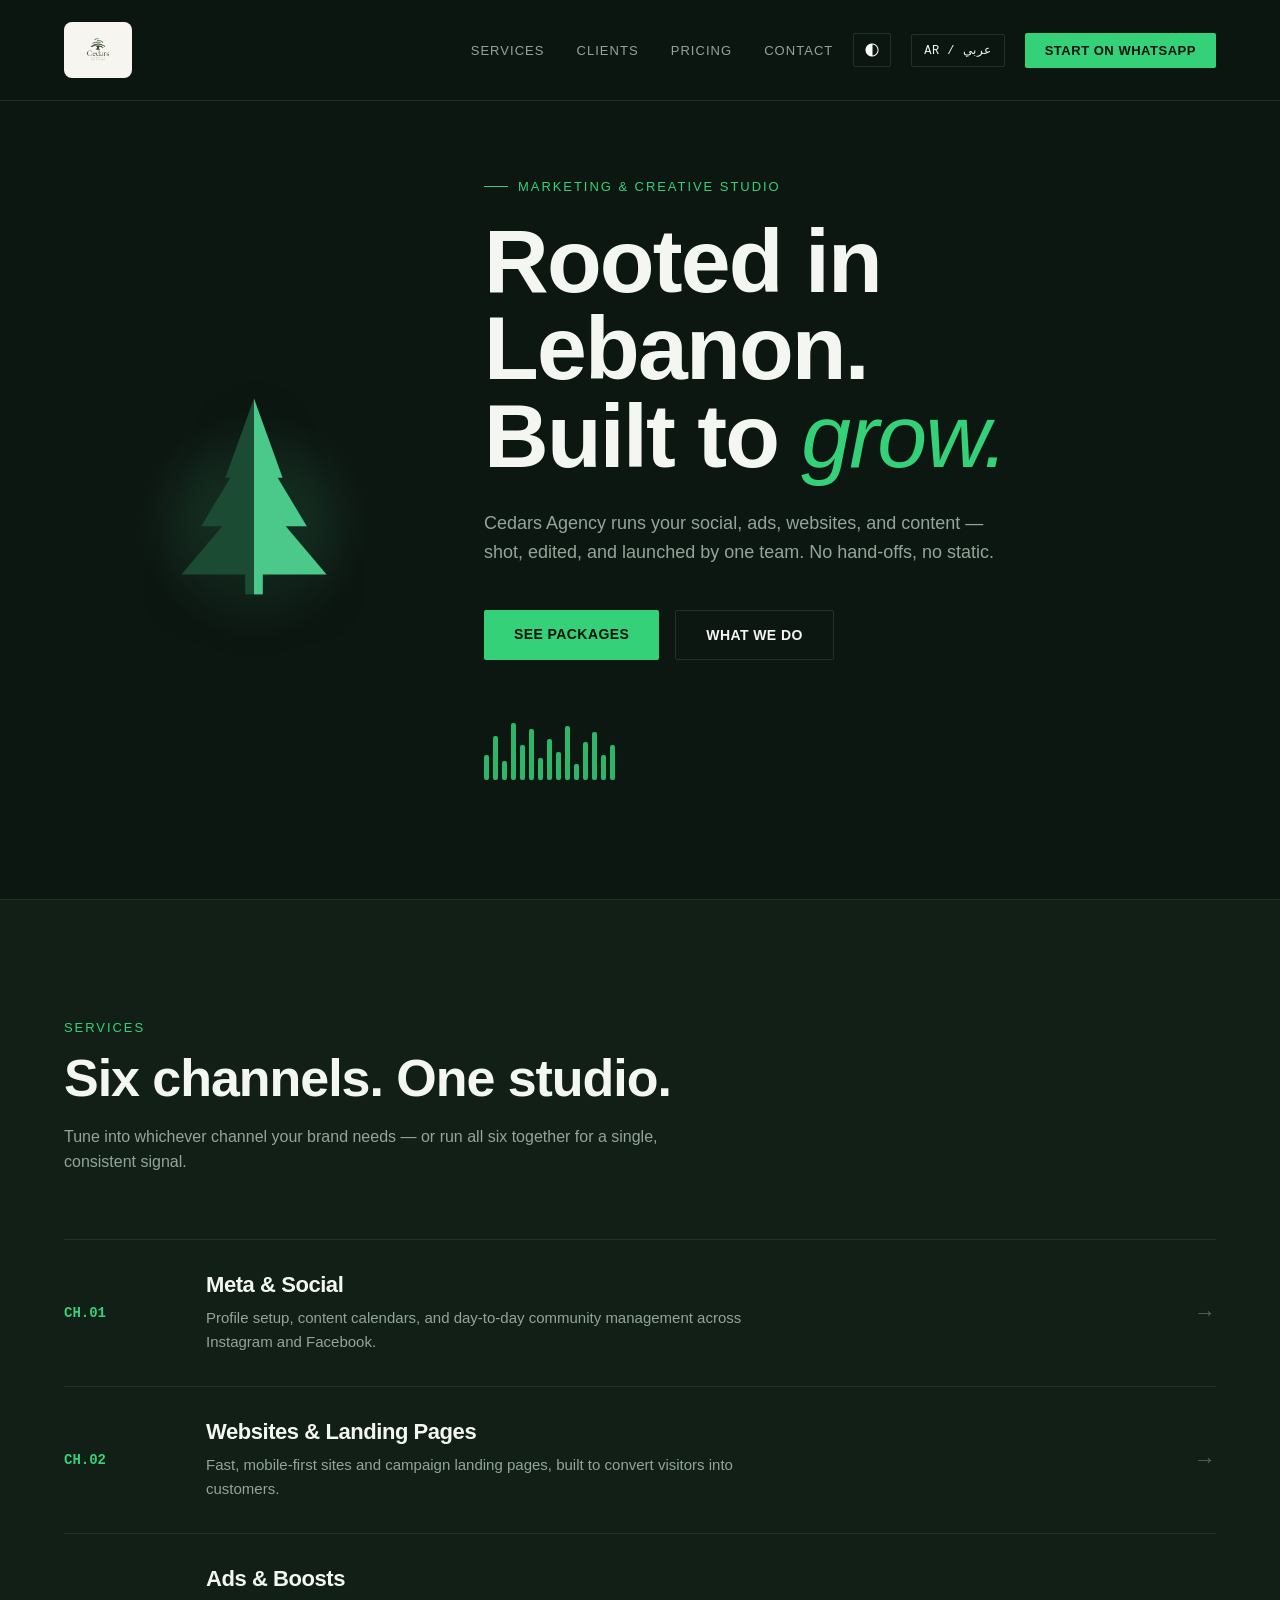
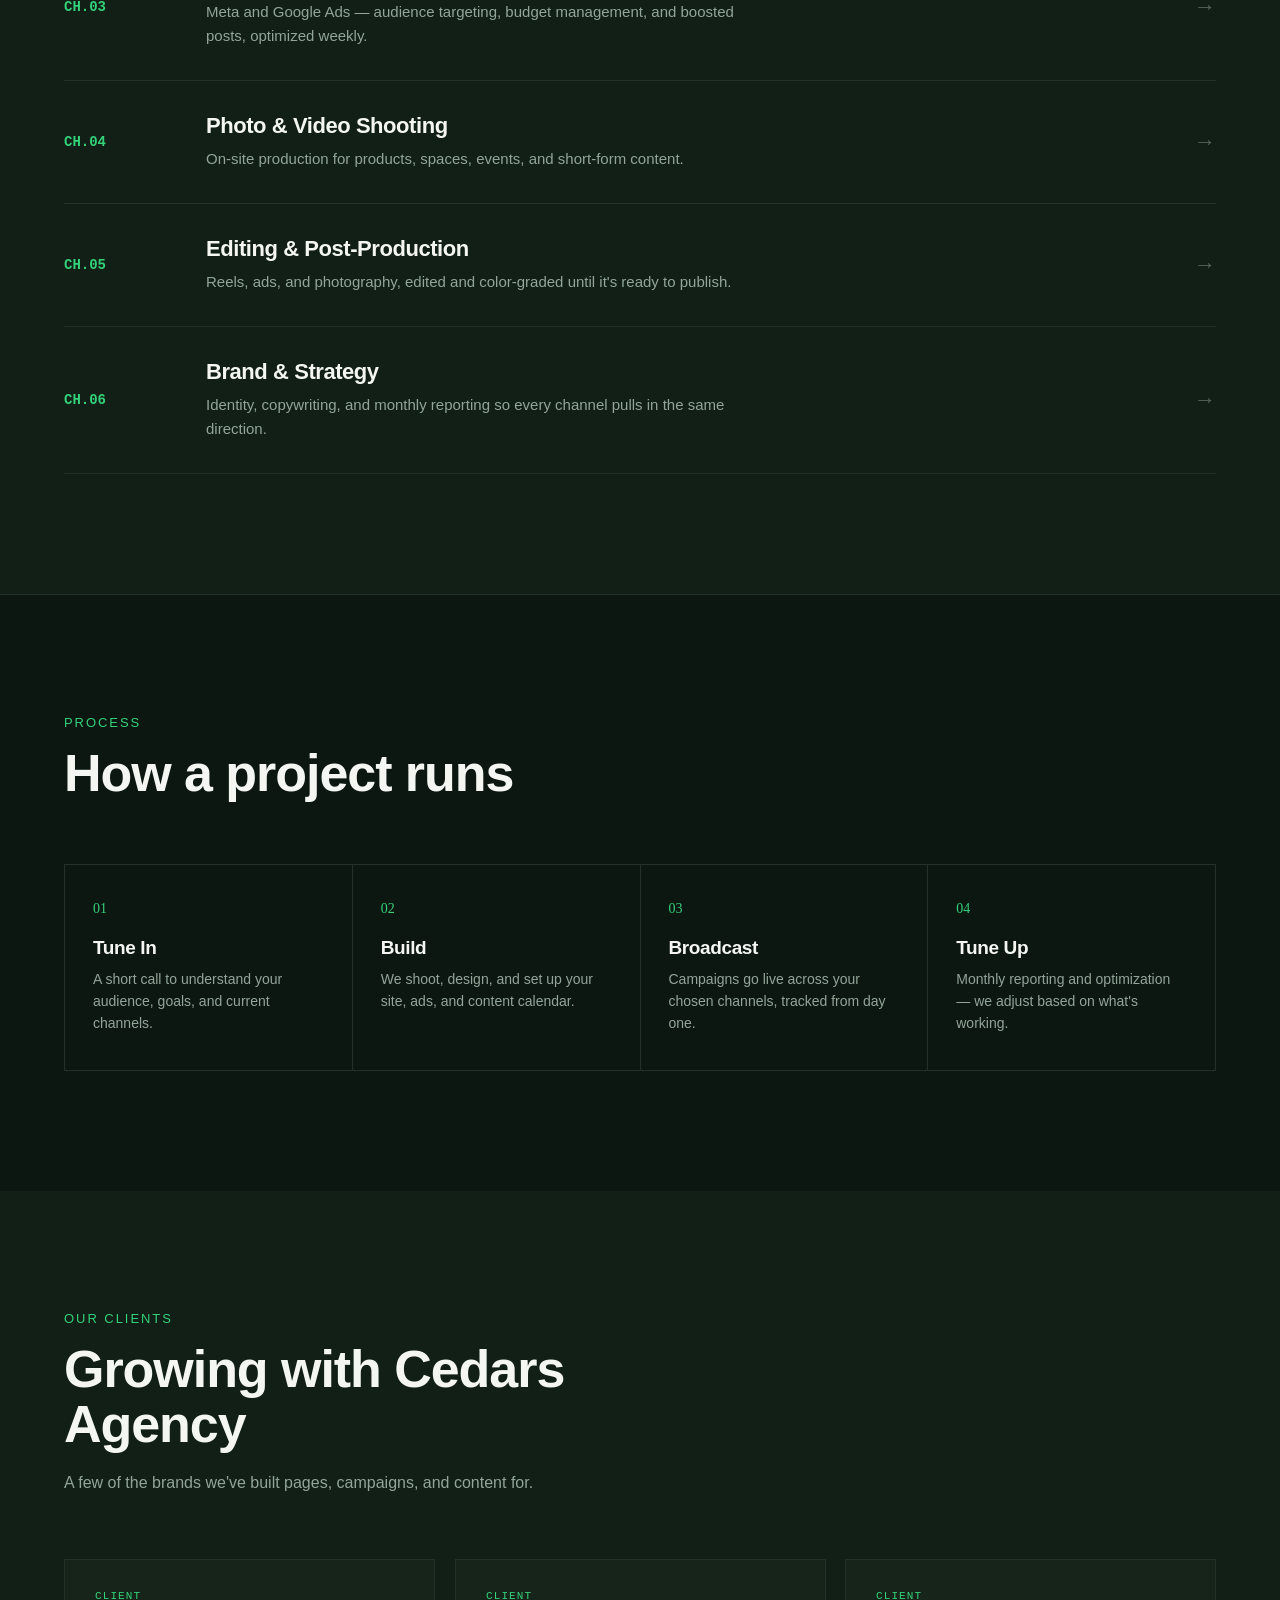
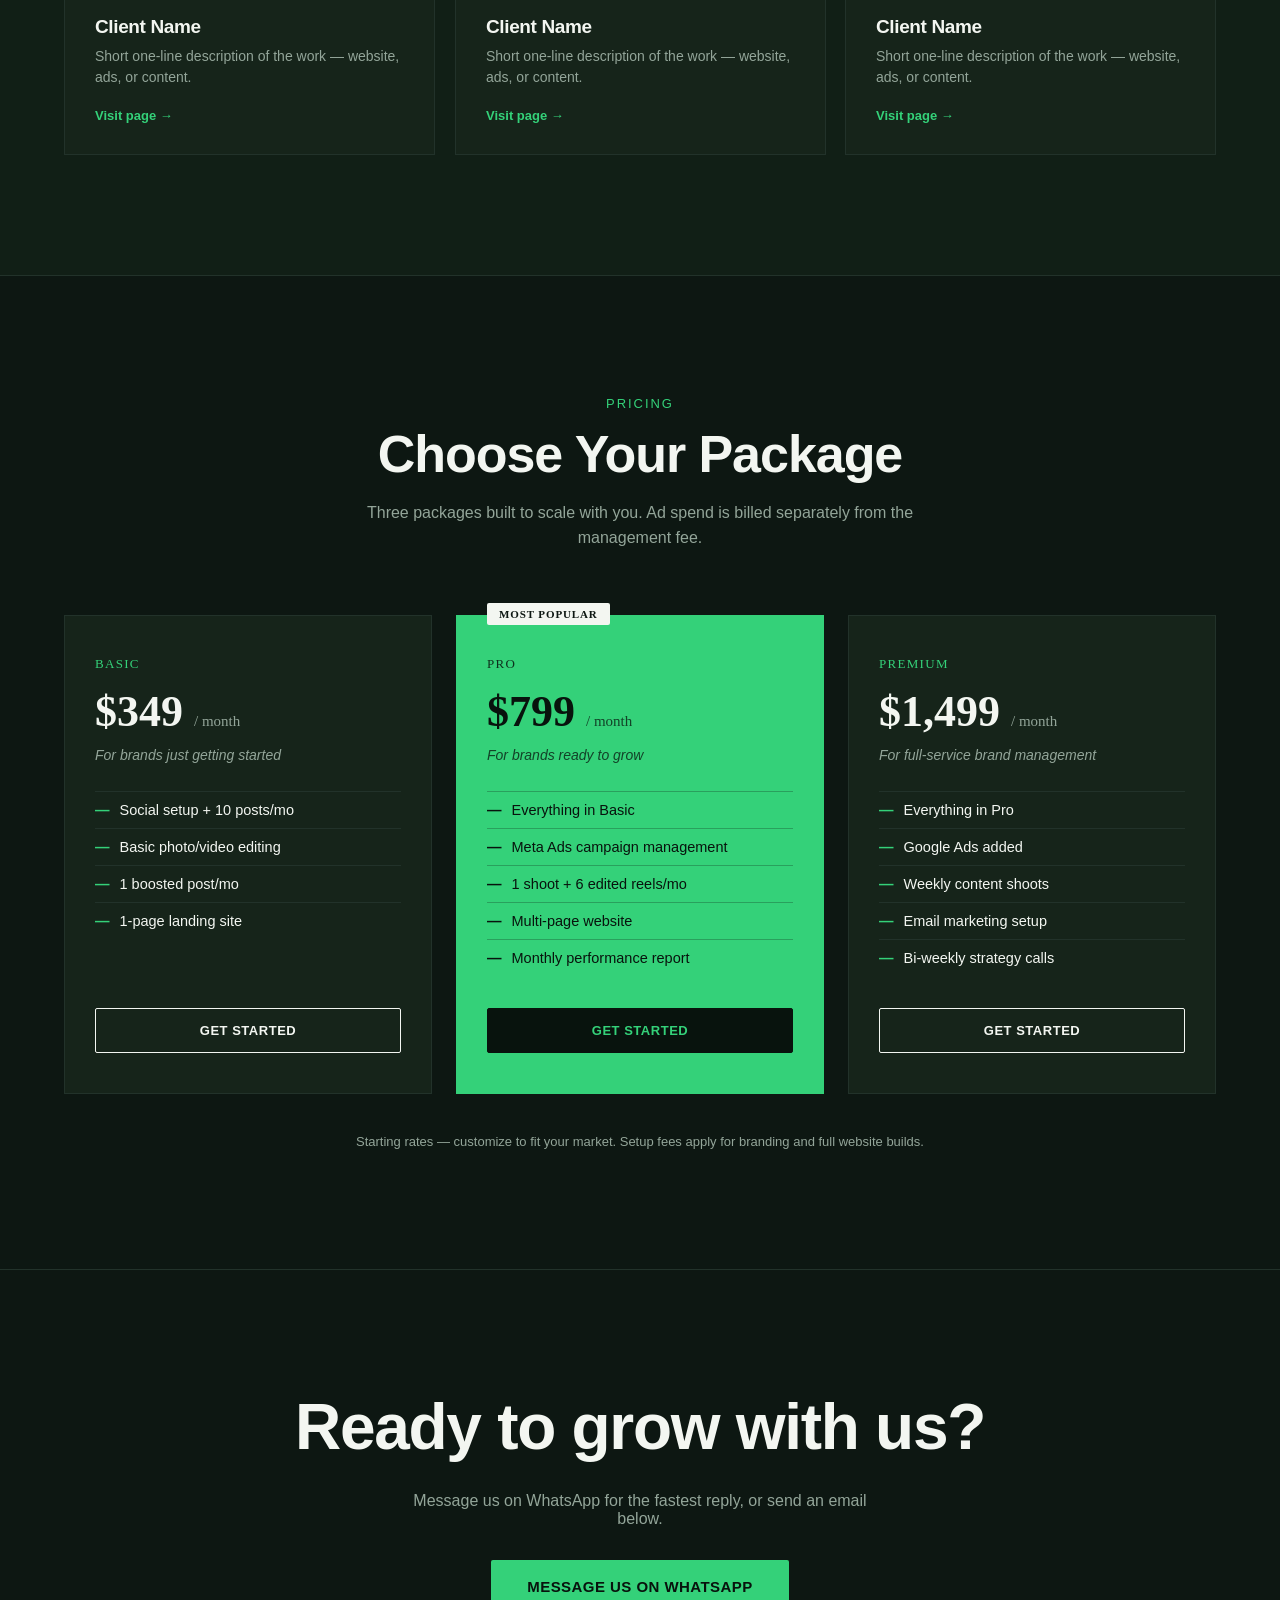
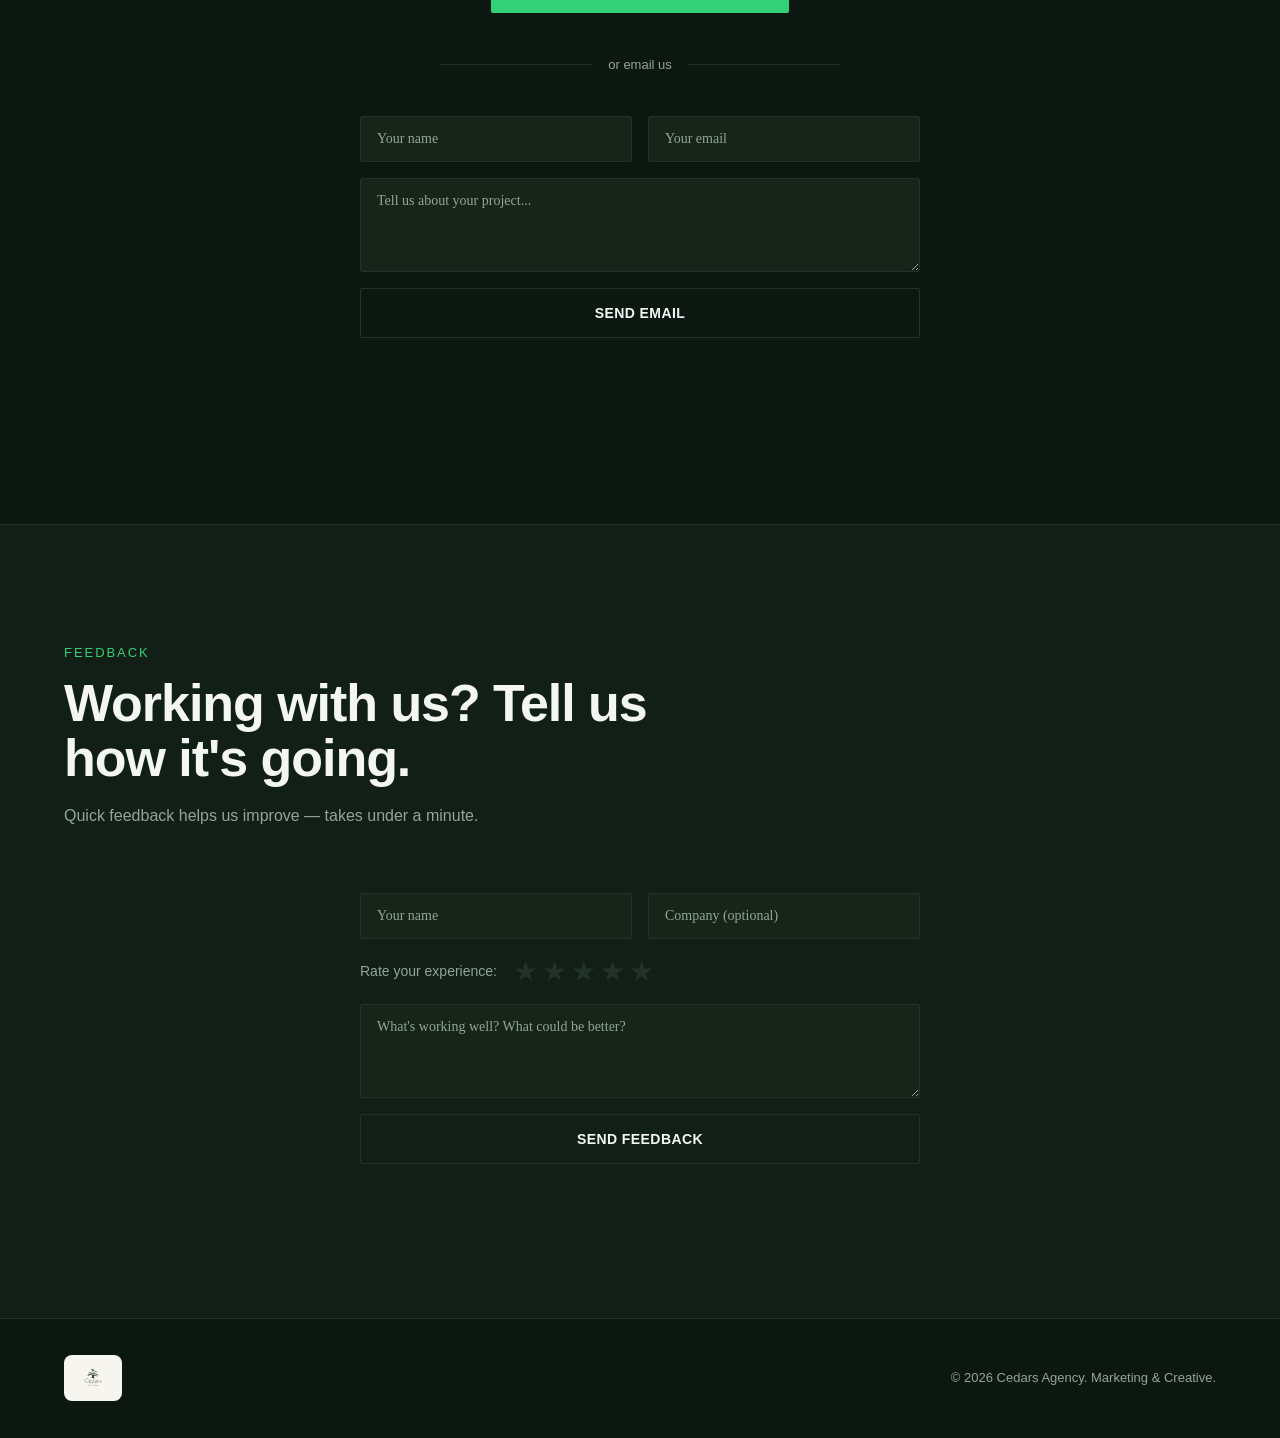
==== index.html @ 01dc51f8 "Initial commit" ====
<!DOCTYPE html>
<html lang="en" dir="ltr">
<head>
<meta charset="UTF-8">
<meta name="viewport" content="width=device-width, initial-scale=1.0, maximum-scale=1.0, minimum-scale=1.0, user-scalable=no">
<title>Cedars Agency — Marketing & Creative Studio in Lebanon</title>

<!-- ============================================================
  SEO — basic on-page tags.
  IMPORTANT: replace "https://www.cedarsagency.com/" everywhere
  below with your real domain once you have one (canonical, OG,
  Twitter, and the JSON-LD "url" field, plus robots.txt/sitemap.xml).
============================================================= -->
<meta name="description" content="Cedars Agency is a full-service marketing and creative studio in Lebanon — Meta & social management, websites, ad campaigns, boosts, photography, video, and editing, all from one team.">
<link rel="canonical" href="https://www.cedarsagency.com/">
<link rel="icon" type="image/png" href="logo/cedars-icon.png">

<meta property="og:type" content="website">
<meta property="og:site_name" content="Cedars Agency">
<meta property="og:title" content="Cedars Agency — Marketing & Creative Studio in Lebanon">
<meta property="og:description" content="Meta & social, websites, ads & boosts, photo/video shooting and editing — one team, rooted in Lebanon.">
<meta property="og:image" content="https://www.cedarsagency.com/logo/cedars-logo.png">
<meta property="og:image:width" content="500">
<meta property="og:image:height" content="500">
<meta property="og:url" content="https://www.cedarsagency.com/">
<meta property="og:locale" content="en">
<meta property="og:locale:alternate" content="ar">

<meta name="theme-color" content="#FFFFFF" id="themeColorMeta">
<link rel="manifest" href="manifest.json">

<meta name="twitter:card" content="summary_large_image">
<meta name="twitter:title" content="Cedars Agency — Marketing & Creative Studio in Lebanon">
<meta name="twitter:description" content="Meta & social, websites, ads & boosts, photo/video shooting and editing — one team, rooted in Lebanon.">
<meta name="twitter:image" content="https://www.cedarsagency.com/logo/cedars-logo.png">

<!-- Structured data: helps Google understand this is a real local business -->
<script type="application/ld+json">
{
  "@context": "https://schema.org",
  "@type": "MarketingAgency",
  "name": "Cedars Agency",
  "url": "https://www.cedarsagency.com/",
  "logo": "https://www.cedarsagency.com/logo/cedars-logo.png",
  "areaServed": "LB",
  "description": "Full-service marketing and creative studio in Lebanon offering Meta & social management, websites, ad campaigns, boosts, photography, video, and editing.",
  "sameAs": []
}
</script>

<!-- ============================================================
  SECURITY: Content-Security-Policy
  Only allow scripts/styles/fonts/connections from trusted origins.
  No third-party JS libraries are loaded — the 3D/animation effects
  below are pure CSS + vanilla JS, so script-src stays locked to 'self'.
============================================================= -->
<meta http-equiv="Content-Security-Policy"
  content="default-src 'self';
           style-src 'self' 'unsafe-inline' https://fonts.googleapis.com;
           font-src https://fonts.gstatic.com;
           img-src 'self' data:;
           script-src 'self';
           connect-src 'self' https://formspree.io;
           frame-ancestors 'none';
           base-uri 'self';
           form-action 'self' https://formspree.io https://wa.me;">
<meta http-equiv="X-Content-Type-Options" content="nosniff">
<meta name="referrer" content="strict-origin-when-cross-origin">

<link rel="preconnect" href="https://fonts.googleapis.com">
<link rel="preconnect" href="https://fonts.gstatic.com" crossorigin>
<link href="https://fonts.googleapis.com/css2?family=Space+Grotesk:wght@400;500;600;700&family=Inter:wght@400;500;600;700&family=IBM+Plex+Mono:wght@400;500;600&family=IBM+Plex+Sans+Arabic:wght@400;500;600;700&display=swap" rel="stylesheet">
<link rel="stylesheet" href="styles.css">
</head>
<body>

<header>
<nav>
  <div class="logo">
    <img class="logo-mark" src="logo/cedars-logo.png" alt="Cedars Agency — Marketing & Growth">
    <span class="sr-only" data-i18n="brand">CEDARS AGENCY</span>
  </div>
  <div class="nav-links">
    <ul>
      <li><a href="#channels" data-i18n="nav_services">Services</a></li>
      <li><a href="#clients" data-i18n="nav_clients">Clients</a></li>
      <li><a href="#pricing" data-i18n="nav_pricing">Pricing</a></li>
      <li><a href="#contact" data-i18n="nav_contact">Contact</a></li>
    </ul>
    <button id="themeToggle" class="theme-btn" type="button" aria-label="Toggle dark/light mode">
      <img class="theme-icon" src="icons/dark-mode.png" alt="">
    </button>
    <button id="langToggle" class="lang-btn" type="button">AR / عربي</button>
    <a id="nav-whatsapp" href="#" target="_blank" rel="noopener noreferrer" class="nav-cta" data-i18n="start_whatsapp">Start on WhatsApp</a>
  </div>
  <button class="menu-btn" id="menuBtn" aria-label="Open menu" aria-expanded="false">☰</button>
</nav>

<!-- Mobile menu -->
<div class="mobile-menu" id="mobileMenu">
  <a href="#channels" data-i18n="nav_services">Services</a>
  <a href="#clients" data-i18n="nav_clients">Clients</a>
  <a href="#pricing" data-i18n="nav_pricing">Pricing</a>
  <a href="#contact" data-i18n="nav_contact">Contact</a>
  <button id="themeToggleMobile" class="theme-btn" type="button" aria-label="Toggle dark/light mode">
    <img class="theme-icon" src="icons/dark-mode.png" alt=""> <span data-i18n="toggle_theme">Theme</span>
  </button>
  <button id="langToggleMobile" class="lang-btn" type="button">AR / عربي</button>
  <a id="mobile-whatsapp" href="#" target="_blank" rel="noopener noreferrer" class="nav-cta" data-i18n="start_whatsapp">Start on WhatsApp</a>
</div>
</header>

<main>
<section class="hero">
  <!-- ============================================================
    "3D" hero visual — pure CSS 3D transforms, no libraries.
    A layered, two-tone cedar silhouette (left half shaded darker,
    right half lighter, like sunlight from one side) gently sways
    on its Y axis inside a perspective container — reads as a
    dimensional cedar tree, not a flat icon.
  ============================================================= -->
  <div class="cedar-wrap" aria-hidden="true">
    <div class="cedar-glow"></div>
    <svg class="cedar-3d" viewBox="0 0 200 220" xmlns="http://www.w3.org/2000/svg">
      <!-- trunk -->
      <rect class="cedar-trunk-l" x="92" y="192" width="8" height="22"/>
      <rect class="cedar-trunk-r" x="100" y="192" width="8" height="22"/>
      <!-- bottom tier -->
      <polygon class="cedar-l" points="100,118 34,196 100,196"/>
      <polygon class="cedar-r" points="100,118 100,196 166,196"/>
      <!-- middle tier -->
      <polygon class="cedar-l" points="100,72 52,152 100,152"/>
      <polygon class="cedar-r" points="100,72 100,152 148,152"/>
      <!-- top tier -->
      <polygon class="cedar-l" points="100,36 74,108 100,108"/>
      <polygon class="cedar-r" points="100,36 100,108 126,108"/>
    </svg>
  </div>

  <div class="hero-content">
    <div class="hero-eyebrow" data-i18n="hero_eyebrow">Marketing &amp; Creative Studio</div>
    <h1><span data-i18n="hero_h1_line1">Rooted in Lebanon.</span><br><span data-i18n="hero_h1_line2">Built to</span> <span class="accent" data-i18n="hero_h1_accent">grow.</span></h1>
    <p class="hero-sub" data-i18n="hero_sub">Cedars Agency runs your social, ads, websites, and content — shot, edited, and launched by one team. No hand-offs, no static.</p>
    <div class="hero-actions">
      <a href="#pricing" class="btn-primary" data-i18n="see_packages">See Packages</a>
      <a href="#channels" class="btn-secondary" data-i18n="what_we_do">What We Do</a>
    </div>
    <div class="waveform" aria-hidden="true">
      <span style="height:40%;animation-delay:0s"></span>
      <span style="height:70%;animation-delay:0.1s"></span>
      <span style="height:30%;animation-delay:0.2s"></span>
      <span style="height:90%;animation-delay:0.3s"></span>
      <span style="height:55%;animation-delay:0.4s"></span>
      <span style="height:80%;animation-delay:0.5s"></span>
      <span style="height:35%;animation-delay:0.6s"></span>
      <span style="height:65%;animation-delay:0.7s"></span>
      <span style="height:45%;animation-delay:0.8s"></span>
      <span style="height:85%;animation-delay:0.9s"></span>
      <span style="height:25%;animation-delay:1s"></span>
      <span style="height:60%;animation-delay:1.1s"></span>
      <span style="height:75%;animation-delay:1.2s"></span>
      <span style="height:40%;animation-delay:1.3s"></span>
      <span style="height:55%;animation-delay:1.4s"></span>
    </div>
  </div>
</section>

<section class="channels" id="channels">
  <div class="section-head reveal">
    <span class="eyebrow" data-i18n="services_eyebrow">Services</span>
    <h2 data-i18n="services_h2">Six channels. One studio.</h2>
    <p data-i18n="services_p">Tune into whichever channel your brand needs — or run all six together for a single, consistent signal.</p>
  </div>
  <div class="channel-list">
    <div class="channel reveal">
      <div class="channel-code mono">CH.01</div>
      <div class="channel-body">
        <h3 data-i18n="ch1_title">Meta &amp; Social</h3>
        <p data-i18n="ch1_desc">Profile setup, content calendars, and day-to-day community management across Instagram and Facebook.</p>
      </div>
      <div class="channel-arrow">→</div>
    </div>
    <div class="channel reveal">
      <div class="channel-code mono">CH.02</div>
      <div class="channel-body">
        <h3 data-i18n="ch2_title">Websites &amp; Landing Pages</h3>
        <p data-i18n="ch2_desc">Fast, mobile-first sites and campaign landing pages, built to convert visitors into customers.</p>
      </div>
      <div class="channel-arrow">→</div>
    </div>
    <div class="channel reveal">
      <div class="channel-code mono">CH.03</div>
      <div class="channel-body">
        <h3 data-i18n="ch3_title">Ads &amp; Boosts</h3>
        <p data-i18n="ch3_desc">Meta and Google Ads — audience targeting, budget management, and boosted posts, optimized weekly.</p>
      </div>
      <div class="channel-arrow">→</div>
    </div>
    <div class="channel reveal">
      <div class="channel-code mono">CH.04</div>
      <div class="channel-body">
        <h3 data-i18n="ch4_title">Photo &amp; Video Shooting</h3>
        <p data-i18n="ch4_desc">On-site production for products, spaces, events, and short-form content.</p>
      </div>
      <div class="channel-arrow">→</div>
    </div>
    <div class="channel reveal">
      <div class="channel-code mono">CH.05</div>
      <div class="channel-body">
        <h3 data-i18n="ch5_title">Editing &amp; Post-Production</h3>
        <p data-i18n="ch5_desc">Reels, ads, and photography, edited and color-graded until it's ready to publish.</p>
      </div>
      <div class="channel-arrow">→</div>
    </div>
    <div class="channel reveal">
      <div class="channel-code mono">CH.06</div>
      <div class="channel-body">
        <h3 data-i18n="ch6_title">Brand &amp; Strategy</h3>
        <p data-i18n="ch6_desc">Identity, copywriting, and monthly reporting so every channel pulls in the same direction.</p>
      </div>
      <div class="channel-arrow">→</div>
    </div>
  </div>
</section>

<section id="process">
  <div class="section-head reveal">
    <span class="eyebrow" data-i18n="process_eyebrow">Process</span>
    <h2 data-i18n="process_h2">How a project runs</h2>
  </div>
  <div class="process-grid">
    <div class="process-step reveal">
      <span class="num mono">01</span>
      <h3 data-i18n="proc1_title">Tune In</h3>
      <p data-i18n="proc1_desc">A short call to understand your audience, goals, and current channels.</p>
    </div>
    <div class="process-step reveal">
      <span class="num mono">02</span>
      <h3 data-i18n="proc2_title">Build</h3>
      <p data-i18n="proc2_desc">We shoot, design, and set up your site, ads, and content calendar.</p>
    </div>
    <div class="process-step reveal">
      <span class="num mono">03</span>
      <h3 data-i18n="proc3_title">Broadcast</h3>
      <p data-i18n="proc3_desc">Campaigns go live across your chosen channels, tracked from day one.</p>
    </div>
    <div class="process-step reveal">
      <span class="num mono">04</span>
      <h3 data-i18n="proc4_title">Tune Up</h3>
      <p data-i18n="proc4_desc">Monthly reporting and optimization — we adjust based on what's working.</p>
    </div>
  </div>
</section>

<section class="clients" id="clients">
  <div class="section-head reveal">
    <span class="eyebrow" data-i18n="clients_eyebrow">Our Clients</span>
    <h2 data-i18n="clients_h2">Growing with Cedars Agency</h2>
    <p data-i18n="clients_p">A few of the brands we've built pages, campaigns, and content for.</p>
  </div>
  <div class="client-grid" id="clientGrid">
    <!-- Duplicate this block for each client. Replace href, name, and description. -->
    <a class="client-card tilt reveal" href="https://example.com" target="_blank" rel="noopener noreferrer">
      <div class="client-tag mono" data-i18n="client_tag">CLIENT</div>
      <h3 data-i18n="client_name">Client Name</h3>
      <p data-i18n="client_desc">Short one-line description of the work — website, ads, or content.</p>
      <span class="client-link" data-i18n="client_link">Visit page →</span>
    </a>
    <a class="client-card tilt reveal" href="https://example.com" target="_blank" rel="noopener noreferrer">
      <div class="client-tag mono" data-i18n="client_tag">CLIENT</div>
      <h3 data-i18n="client_name">Client Name</h3>
      <p data-i18n="client_desc">Short one-line description of the work — website, ads, or content.</p>
      <span class="client-link" data-i18n="client_link">Visit page →</span>
    </a>
    <a class="client-card tilt reveal" href="https://example.com" target="_blank" rel="noopener noreferrer">
      <div class="client-tag mono" data-i18n="client_tag">CLIENT</div>
      <h3 data-i18n="client_name">Client Name</h3>
      <p data-i18n="client_desc">Short one-line description of the work — website, ads, or content.</p>
      <span class="client-link" data-i18n="client_link">Visit page →</span>
    </a>
  </div>
</section>

<section class="pricing" id="pricing">
  <div class="section-head reveal" style="margin-left:auto;margin-right:auto;text-align:center;">
    <span class="eyebrow" data-i18n="pricing_eyebrow">Pricing</span>
    <h2 data-i18n="pricing_h2">Choose Your Package</h2>
    <p data-i18n="pricing_p">Three packages built to scale with you. Ad spend is billed separately from the management fee.</p>
  </div>
  <div class="tiers">
    <div class="tier tilt reveal">
      <div class="tier-label mono" data-i18n="tier_basic_label">Basic</div>
      <div class="tier-price">$349 <span data-i18n="per_month">/ month</span></div>
      <div class="tier-desc" data-i18n="tier_basic_desc">For brands just getting started</div>
      <ul class="tier-features">
        <li data-i18n="basic_f1">Social setup + 10 posts/mo</li>
        <li data-i18n="basic_f2">Basic photo/video editing</li>
        <li data-i18n="basic_f3">1 boosted post/mo</li>
        <li data-i18n="basic_f4">1-page landing site</li>
      </ul>
      <a href="#" class="tier-cta whatsapp-link" data-msg="Hi Cedars Agency, I'm interested in the Basic package." target="_blank" rel="noopener noreferrer" data-i18n="get_started">Get Started</a>
    </div>
    <div class="tier featured tilt reveal">
      <div class="tier-badge" data-i18n="most_popular">Most Popular</div>
      <div class="tier-label mono" data-i18n="tier_pro_label">Pro</div>
      <div class="tier-price">$799 <span data-i18n="per_month">/ month</span></div>
      <div class="tier-desc" data-i18n="tier_pro_desc">For brands ready to grow</div>
      <ul class="tier-features">
        <li data-i18n="pro_f1">Everything in Basic</li>
        <li data-i18n="pro_f2">Meta Ads campaign management</li>
        <li data-i18n="pro_f3">1 shoot + 6 edited reels/mo</li>
        <li data-i18n="pro_f4">Multi-page website</li>
        <li data-i18n="pro_f5">Monthly performance report</li>
      </ul>
      <a href="#" class="tier-cta whatsapp-link" data-msg="Hi Cedars Agency, I'm interested in the Pro package." target="_blank" rel="noopener noreferrer" data-i18n="get_started">Get Started</a>
    </div>
    <div class="tier tilt reveal">
      <div class="tier-label mono" data-i18n="tier_premium_label">Premium</div>
      <div class="tier-price">$1,499 <span data-i18n="per_month">/ month</span></div>
      <div class="tier-desc" data-i18n="tier_premium_desc">For full-service brand management</div>
      <ul class="tier-features">
        <li data-i18n="premium_f1">Everything in Pro</li>
        <li data-i18n="premium_f2">Google Ads added</li>
        <li data-i18n="premium_f3">Weekly content shoots</li>
        <li data-i18n="premium_f4">Email marketing setup</li>
        <li data-i18n="premium_f5">Bi-weekly strategy calls</li>
      </ul>
      <a href="#" class="tier-cta whatsapp-link" data-msg="Hi Cedars Agency, I'm interested in the Premium package." target="_blank" rel="noopener noreferrer" data-i18n="get_started">Get Started</a>
    </div>
  </div>
  <p class="pricing-note" data-i18n="pricing_note">Starting rates — customize to fit your market. Setup fees apply for branding and full website builds.</p>
</section>

<section class="contact" id="contact">
  <h2 data-i18n="contact_h2">Ready to grow with us?</h2>
  <p data-i18n="contact_p">Message us on WhatsApp for the fastest reply, or send an email below.</p>

  <a id="contact-whatsapp" href="#" target="_blank" rel="noopener noreferrer" class="btn-primary whatsapp-btn" data-i18n="message_whatsapp">
    Message us on WhatsApp
  </a>

  <div class="divider"><span data-i18n="or_email">or email us</span></div>

  <form id="contactForm" class="contact-form" action="https://formspree.io/f/REPLACE_WITH_YOUR_FORM_ID" method="POST" autocomplete="off">
    <input type="text" name="_gotcha" class="honeypot" tabindex="-1" autocomplete="off">
    <div class="form-row">
      <input type="text" name="name" data-i18n-placeholder="your_name" placeholder="Your name" required maxlength="80">
      <input type="email" name="email" data-i18n-placeholder="your_email" placeholder="Your email" required maxlength="120">
    </div>
    <textarea name="message" data-i18n-placeholder="tell_project" placeholder="Tell us about your project..." required maxlength="1000" rows="4"></textarea>
    <button type="submit" class="btn-secondary" style="width:100%;" data-i18n="send_email">Send Email</button>
    <p class="form-status" id="formStatus" role="status" aria-live="polite"></p>
  </form>
</section>

<section class="feedback" id="feedback">
  <div class="section-head reveal">
    <span class="eyebrow" data-i18n="feedback_eyebrow">Feedback</span>
    <h2 data-i18n="feedback_h2">Working with us? Tell us how it's going.</h2>
    <p data-i18n="feedback_p">Quick feedback helps us improve — takes under a minute.</p>
  </div>
  <form id="feedbackForm" class="feedback-form reveal" action="https://formspree.io/f/REPLACE_WITH_YOUR_FEEDBACK_FORM_ID" method="POST" autocomplete="off">
    <input type="text" name="_gotcha" class="honeypot" tabindex="-1" autocomplete="off">
    <div class="form-row">
      <input type="text" name="name" data-i18n-placeholder="your_name" placeholder="Your name" required maxlength="80">
      <input type="text" name="company" data-i18n-placeholder="company_optional" placeholder="Company (optional)" maxlength="80">
    </div>
    <div class="rating-row" role="radiogroup" aria-label="Rate your experience">
      <span class="rating-label" data-i18n="rate_experience">Rate your experience:</span>
      <div class="stars" id="starRating">
        <input type="radio" name="rating" value="5" id="r5"><label for="r5">★</label>
        <input type="radio" name="rating" value="4" id="r4"><label for="r4">★</label>
        <input type="radio" name="rating" value="3" id="r3"><label for="r3">★</label>
        <input type="radio" name="rating" value="2" id="r2"><label for="r2">★</label>
        <input type="radio" name="rating" value="1" id="r1"><label for="r1">★</label>
      </div>
    </div>
    <textarea name="feedback" data-i18n-placeholder="feedback_placeholder" placeholder="What's working well? What could be better?" required maxlength="1000" rows="4"></textarea>
    <button type="submit" class="btn-secondary" style="width:100%;" data-i18n="send_feedback">Send Feedback</button>
    <p class="form-status" id="feedbackStatus" role="status" aria-live="polite"></p>
  </form>
</section>
</main>

<footer>
  <div class="logo" style="font-size:16px;">
    <img class="logo-mark logo-mark-sm" src="logo/cedars-logo.png" alt="Cedars Agency — Marketing & Growth">
    <span class="sr-only" data-i18n="brand">CEDARS AGENCY</span>
  </div>
  <div data-i18n="footer_text">© 2026 Cedars Agency. Marketing &amp; Creative.</div>
</footer>

<script src="theme.js"></script>
<script src="i18n.js"></script>
<script src="script.js"></script>
</body>
</html>
---- styles.css ----
/* ============================================================
   THEME SYSTEM — green & white, light by day / dark by night.
   theme.js sets <html data-theme="light|dark">. All colors below
   are semantic variables so every section follows the theme
   automatically — nothing is hardcoded per-section.
============================================================= */
html[data-theme="light"]{
  --bg:#FFFFFF;
  --bg-alt:#F0F5F1;      /* subtle green-tinted alt sections */
  --bg-card:#FFFFFF;
  --text:#0F241A;
  --text-muted:#5C6B60;
  --accent:#1E8A57;       /* cool saturated green — pops on white */
  --accent-contrast:#FFFFFF;
  --line:#DDE5DE;
  --cedar-dark:#155C3B;
  --cedar-light:#2FA06B;
}
html[data-theme="dark"]{
  --bg:#0D1712;
  --bg-alt:#111F16;
  --bg-card:#16241A;
  --text:#F3F6F1;
  --text-muted:#93A599;
  --accent:#34D179;       /* bright cool mint — pops on near-black */
  --accent-contrast:#08130D;
  --line:#22322A;
  --cedar-dark:#1B4B32;
  --cedar-light:#4BC98A;
}

*{margin:0;padding:0;box-sizing:border-box;}
html{touch-action:manipulation;} /* backup for iOS Safari, which sometimes ignores user-scalable=no */
html{scroll-behavior:smooth;}
body{
  background:var(--bg);
  color:var(--text);
  font-family:'Inter',sans-serif;
  overflow-x:hidden;
  transition:background .4s ease, color .4s ease;
}
h1,h2,h3,.display{
  font-family:'Space Grotesk',sans-serif;
  font-weight:700;
  letter-spacing:-0.02em;
}
.mono{font-family:'IBM Plex Mono',monospace; direction:ltr; unicode-bidi:isolate;}
a{text-decoration:none;color:inherit;}
::selection{background:var(--accent);color:var(--accent-contrast);}

/* ============================================================
   ARABIC / RTL SUPPORT
============================================================= */
html[dir="rtl"] body,
html[dir="rtl"] h1,
html[dir="rtl"] h2,
html[dir="rtl"] h3,
html[dir="rtl"] .tier-price,
html[dir="rtl"] .tier-label{
  font-family:'IBM Plex Sans Arabic','Inter',sans-serif;
  letter-spacing:0;
}
html[dir="rtl"] .hero-eyebrow::before{margin-inline-end:0;}
html[dir="rtl"] .tier-badge{left:auto; right:30px;}
html[dir="rtl"] .channel-arrow,
html[dir="rtl"] .client-link{transform:scaleX(-1); display:inline-block;}
html[dir="rtl"] .tier-features li::before{content:'—';}

@media (prefers-reduced-motion: reduce){
  *{animation-duration:0.01ms !important; animation-iteration-count:1 !important; transition-duration:0.01ms !important;}
}

/* NAV */
nav{
  position:fixed; top:0; left:0; right:0; z-index:100;
  display:flex; align-items:center; justify-content:space-between;
  padding:22px 5%;
  background:color-mix(in srgb, var(--bg) 85%, transparent);
  backdrop-filter:blur(10px);
  border-bottom:1px solid var(--line);
  transition:background .4s ease, border-color .4s ease;
}
.logo{font-size:22px; font-weight:700; display:flex; align-items:center; gap:10px; white-space:nowrap;}
.logo-mark{height:44px; width:auto; flex-shrink:0; display:block;}
.logo-mark-sm{height:34px; width:auto;}
/* This logo image has a fixed dark-green color with no light variant,
   so it has poor contrast against the dark-mode background (~1.9:1,
   below the 3:1 minimum for graphics). Give it a light backing plate
   in dark mode only, so the artwork stays untouched but stays visible. */
html[data-theme="dark"] .logo{
  background:#F7F5EF; padding:6px 12px; border-radius:8px;
}
.sr-only{
  position:absolute; width:1px; height:1px; padding:0; margin:-1px;
  overflow:hidden; clip:rect(0,0,0,0); white-space:nowrap; border:0;
}
nav ul{display:flex; gap:32px; list-style:none;}
nav ul li a{
  font-size:13px; letter-spacing:0.08em; text-transform:uppercase;
  color:var(--text-muted); transition:color .2s;
}
nav ul li a:hover{color:var(--text);}
nav ul li a:focus-visible, a:focus-visible, button:focus-visible{outline:2px solid var(--accent); outline-offset:4px;}
.nav-links{display:flex;align-items:center;gap:20px;}
.nav-cta{
  background:var(--accent); color:var(--accent-contrast) !important; padding:10px 20px;
  border-radius:2px; font-weight:600; font-size:13px; letter-spacing:0.04em;
  text-transform:uppercase; white-space:nowrap; transition:filter .2s;
}
.nav-cta:hover{filter:brightness(1.1);}
.lang-btn, .theme-btn{
  background:transparent; border:1px solid var(--line); color:var(--text);
  padding:8px 12px; font-size:12px; letter-spacing:0.04em; border-radius:2px;
  cursor:pointer; font-family:'IBM Plex Mono',monospace; white-space:nowrap;
  transition:border-color .2s;
}
.theme-btn{font-size:15px; line-height:1; padding:8px 10px; display:inline-flex; align-items:center; gap:8px;}
.theme-icon{
  width:16px; height:16px; display:inline-block; vertical-align:middle;
  transition:filter .3s ease;
}
/* Icons are plain black shapes on a transparent background — invert
   them to white in dark mode so they stay visible on the dark bg. */
html[data-theme="dark"] .theme-icon{filter:invert(1);}
.lang-btn:hover, .theme-btn:hover{border-color:var(--accent);}
.menu-btn{display:none; background:none; border:none; color:var(--text); font-size:24px; cursor:pointer;}

/* Mobile menu */
.mobile-menu{
  display:none; flex-direction:column; gap:0; position:fixed; top:73px; left:0; right:0;
  background:var(--bg); border-bottom:1px solid var(--line); z-index:99;
  padding:8px 5% 20px;
}
.mobile-menu.open{display:flex;}
.mobile-menu a{
  padding:14px 0; border-bottom:1px solid var(--line); font-size:14px; text-transform:uppercase; letter-spacing:0.06em; color:var(--text-muted);
}
.mobile-menu .lang-btn, .mobile-menu .theme-btn{margin-top:14px; text-align:center;}
.mobile-menu a.nav-cta{
  text-align:center; margin-top:14px; border-bottom:none;
}

/* HERO */
.hero{
  min-height:100vh;
  display:flex; align-items:center; justify-content:space-between; gap:40px;
  flex-wrap:wrap;
  padding:140px 5% 80px;
  position:relative;
  border-bottom:1px solid var(--line);
}
.hero-content{flex:1 1 480px; position:relative; z-index:2;}
.hero-eyebrow{
  color:var(--accent); font-size:13px; letter-spacing:0.15em; text-transform:uppercase;
  margin-bottom:24px; display:flex; align-items:center; gap:10px;
}
.hero-eyebrow::before{content:''; width:24px; height:1px; background:var(--accent); flex-shrink:0;}
.hero h1{
  font-size:clamp(44px, 7vw, 100px);
  line-height:0.98;
  max-width:900px;
}
.hero h1 .accent{color:var(--accent); font-style:italic; font-weight:500;}
.hero-sub{
  max-width:520px; margin-top:28px; font-size:18px; color:var(--text-muted); line-height:1.6;
}
html[dir="rtl"] .hero h1{font-style:normal;}
html[dir="rtl"] .hero h1 .accent{font-style:normal;}
.hero-actions{display:flex; gap:16px; margin-top:44px; flex-wrap:wrap;}
.btn-primary{
  background:var(--accent); color:var(--accent-contrast); padding:16px 30px; font-weight:600;
  font-size:14px; letter-spacing:0.03em; text-transform:uppercase; border-radius:2px;
  transition:transform .2s, filter .2s; display:inline-block; border:none; cursor:pointer;
}
.btn-primary:hover{filter:brightness(1.1); transform:translateY(-2px);}
.btn-secondary{
  border:1px solid var(--line); color:var(--text); padding:16px 30px; font-weight:600;
  font-size:14px; letter-spacing:0.03em; text-transform:uppercase; border-radius:2px;
  transition:border-color .2s; display:inline-block; background:transparent; cursor:pointer;
}
.btn-secondary:hover{border-color:var(--text);}

/* waveform */
.waveform{
  display:flex; align-items:flex-end; gap:4px; height:64px; margin-top:56px;
}
.waveform span{
  width:5px; background:var(--accent); border-radius:2px; opacity:0.85;
  animation:wave 1.4s ease-in-out infinite;
}
@keyframes wave{
  0%,100%{transform:scaleY(0.25);}
  50%{transform:scaleY(1);}
}

/* ============================================================
   3D CEDAR — pure CSS/SVG, no libraries.
   Each tier of the tree is split into a left (darker) and right
   (lighter) polygon, like sunlight falling on one side. The whole
   tree sways gently on its Y axis inside a perspective container,
   which reads as a dimensional object rather than a flat icon.
============================================================= */
.cedar-wrap{
  flex:0 0 380px;
  width:380px; height:380px;
  display:flex; align-items:center; justify-content:center;
  perspective:1200px;
  position:relative;
  z-index:1;
}
.cedar-glow{
  position:absolute; left:50%; top:62%; width:220px; height:220px; margin:-110px;
  background:radial-gradient(circle, var(--cedar-light) 0%, transparent 70%);
  opacity:0.25; filter:blur(10px);
  animation:cedar-glow-pulse 4s ease-in-out infinite;
}
@keyframes cedar-glow-pulse{
  0%,100%{opacity:0.18; transform:scale(1);}
  50%{opacity:0.32; transform:scale(1.08);}
}
.cedar-3d{
  width:220px; height:242px;
  transform-style:preserve-3d;
  animation:cedar-sway 6s ease-in-out infinite alternate;
  filter:drop-shadow(0 18px 24px rgba(0,0,0,0.25));
}
@keyframes cedar-sway{
  0%{transform:rotateY(-16deg) rotateX(2deg);}
  100%{transform:rotateY(16deg) rotateX(-2deg);}
}
.cedar-l{fill:var(--cedar-dark);}
.cedar-r{fill:var(--cedar-light);}
.cedar-trunk-l{fill:var(--cedar-dark);}
.cedar-trunk-r{fill:var(--cedar-light);}

/* section shared */
section{padding:120px 5%;}
.section-head{max-width:640px; margin-bottom:64px;}
.eyebrow{
  color:var(--accent); font-size:13px; letter-spacing:0.15em; text-transform:uppercase; margin-bottom:16px; display:block;
}
.section-head h2{font-size:clamp(32px,4.5vw,52px); line-height:1.05;}
.section-head p{color:var(--text-muted); margin-top:18px; font-size:16px; line-height:1.6;}

/* ============================================================
   SCROLL-REVEAL
============================================================= */
.reveal{
  opacity:0; transform:translateY(28px);
  transition:opacity .7s ease, transform .7s ease;
}
.reveal.in-view{opacity:1; transform:translateY(0);}

/* CHANNELS (services) */
.channels{border-bottom:1px solid var(--line); background:var(--bg-alt);}
.channel-list{border-top:1px solid var(--line);}
.channel{
  display:grid; grid-template-columns:110px 1fr 40px; align-items:center; gap:32px;
  padding:32px 0; border-bottom:1px solid var(--line);
  transition:padding-inline-start .3s, background .3s;
  cursor:default;
}
.channel:hover{padding-inline-start:16px; background:color-mix(in srgb, var(--accent) 6%, transparent);}
.channel-code{font-size:14px; color:var(--accent); font-weight:600;}
.channel-body h3{font-size:22px; font-weight:600; margin-bottom:8px; font-family:'Space Grotesk',sans-serif;}
.channel-body p{color:var(--text-muted); font-size:15px; max-width:560px; line-height:1.6;}
.channel-arrow{font-size:22px; color:var(--text-muted); opacity:0.5; text-align:end;}

/* PROCESS */
.process-grid{
  display:grid; grid-template-columns:repeat(4,1fr); gap:1px; background:var(--line);
  border:1px solid var(--line);
}
.process-step{background:var(--bg); padding:36px 28px;}
.process-step .num{font-family:'IBM Plex Mono'; color:var(--accent); font-size:14px; margin-bottom:20px; display:block;}
.process-step h3{font-size:19px; margin-bottom:10px;}
.process-step p{color:var(--text-muted); font-size:14px; line-height:1.55;}

/* CLIENTS */
.clients{background:var(--bg-alt); border-bottom:1px solid var(--line);}
.client-grid{
  display:grid; grid-template-columns:repeat(3,1fr); gap:20px;
}
.client-card{
  border:1px solid var(--line); padding:30px; display:block;
  background:var(--bg-card);
  transition:border-color .25s;
  transform-style:preserve-3d;
  will-change:transform;
}
.client-card:hover{border-color:var(--accent);}
.client-tag{font-size:11px; color:var(--accent); letter-spacing:0.1em; margin-bottom:14px;}
.client-card h3{font-size:19px; margin-bottom:8px;}
.client-card p{color:var(--text-muted); font-size:14px; line-height:1.5; margin-bottom:18px;}
.client-link{font-size:13px; font-weight:600; color:var(--accent); display:inline-block;}

/* PRICING */
.pricing{background:var(--bg);}
.tiers{
  display:grid; grid-template-columns:repeat(3,1fr); gap:24px;
}
.tier{
  border:1px solid var(--line); background:var(--bg-card); padding:40px 30px;
  display:flex; flex-direction:column;
  transition:box-shadow .25s;
  transform-style:preserve-3d;
  will-change:transform;
}
.tier:hover{box-shadow:0 24px 48px rgba(0,0,0,0.08);}
.tier.featured{
  background:var(--accent); color:var(--accent-contrast); border-color:var(--accent);
  position:relative;
}
.tier-badge{
  position:absolute; top:-13px; left:30px; background:var(--text); color:var(--bg);
  font-size:11px; font-weight:700; letter-spacing:0.08em; padding:5px 12px; border-radius:2px;
  text-transform:uppercase; font-family:'IBM Plex Mono';
}
.tier-label{font-family:'IBM Plex Mono'; font-size:13px; letter-spacing:0.1em; color:var(--accent); margin-bottom:14px; text-transform:uppercase;}
.tier.featured .tier-label{color:var(--accent-contrast); opacity:0.85;}
.tier-price{font-family:'Space Grotesk'; font-size:44px; font-weight:700;}
.tier-price span{font-size:15px; font-weight:500; color:var(--text-muted); font-family:'Inter';}
.tier.featured .tier-price span{color:var(--accent-contrast); opacity:0.75;}
.tier-desc{font-size:14px; color:var(--text-muted); margin:10px 0 28px; font-style:italic;}
html[dir="rtl"] .tier-desc{font-style:normal;}
.tier.featured .tier-desc{color:var(--accent-contrast); opacity:0.75;}
.tier-features{list-style:none; margin-bottom:32px; flex:1;}
.tier-features li{
  font-size:14.5px; padding:10px 0; border-top:1px solid var(--line); display:flex; gap:10px;
}
.tier.featured .tier-features li{border-top-color:color-mix(in srgb, var(--accent-contrast) 25%, transparent);}
.tier-features li::before{content:'—'; color:var(--accent); font-weight:700;}
.tier.featured .tier-features li::before{color:var(--accent-contrast);}
.tier-cta{
  text-align:center; padding:14px; border:1px solid var(--text); font-weight:600; font-size:13px;
  letter-spacing:0.04em; text-transform:uppercase; border-radius:2px; transition:background .2s,color .2s;
  color:var(--text);
}
.tier-cta:hover{background:var(--text); color:var(--bg);}
.tier.featured .tier-cta{border-color:var(--accent-contrast); background:var(--accent-contrast); color:var(--accent);}
.tier.featured .tier-cta:hover{background:transparent; color:var(--accent-contrast);}
.pricing-note{text-align:center; margin-top:40px; font-size:13px; color:var(--text-muted);}

/* CONTACT */
.contact{
  background:var(--bg); text-align:center; border-top:1px solid var(--line);
}
.contact h2{font-size:clamp(32px,6vw,64px); max-width:800px; margin:0 auto 28px;}
.contact p{color:var(--text-muted); max-width:460px; margin:0 auto 32px; font-size:16px;}
.whatsapp-btn{font-size:15px; padding:18px 36px;}
.divider{
  display:flex; align-items:center; gap:16px; max-width:400px; margin:44px auto; color:var(--text-muted); font-size:13px;
}
.divider::before,.divider::after{content:''; flex:1; height:1px; background:var(--line);}

/* FORMS (contact + feedback) */
.contact-form, .feedback-form{
  max-width:560px; margin:0 auto; text-align:start; display:flex; flex-direction:column; gap:16px;
}
.form-row{display:flex; gap:16px;}
.form-row input, .contact-form textarea, .feedback-form textarea{flex:1;}
input, textarea{
  background:var(--bg-card); border:1px solid var(--line); color:var(--text);
  padding:14px 16px; font-family:'Inter'; font-size:14px; border-radius:2px; width:100%;
  transition:border-color .2s;
}
html[dir="rtl"] input, html[dir="rtl"] textarea{font-family:'IBM Plex Sans Arabic','Inter',sans-serif;}
input:focus, textarea:focus{outline:none; border-color:var(--accent);}
input::placeholder, textarea::placeholder{color:var(--text-muted);}
.honeypot{position:absolute; left:-9999px; opacity:0; height:0; width:0;}
.form-status{font-size:13px; color:var(--text-muted); min-height:18px;}
.form-status.success{color:var(--accent);}
.form-status.error{color:#E0555C;}

.feedback{background:var(--bg-alt); border-top:1px solid var(--line);}
.rating-row{display:flex; align-items:center; gap:16px; flex-wrap:wrap;}
.rating-label{font-size:14px; color:var(--text-muted);}
.stars{display:flex; flex-direction:row-reverse; gap:4px;}
.stars input{position:absolute; opacity:0; width:0; height:0;}
.stars label{
  font-size:28px; color:var(--line); cursor:pointer; transition:color .15s;
}
.stars input:checked ~ label,
.stars label:hover,
.stars label:hover ~ label{color:var(--accent);}

/* FOOTER */
footer{
  padding:36px 5%; border-top:1px solid var(--line); display:flex; justify-content:space-between;
  align-items:center; flex-wrap:wrap; gap:16px; font-size:13px; color:var(--text-muted);
}

@media (max-width:860px){
  .nav-links{display:none;}
  .menu-btn{display:block;}
  .hero{flex-direction:column; padding-top:120px;}
  .cedar-wrap{width:220px; height:220px; order:2; opacity:0.9;}
  .cedar-3d{width:150px; height:165px;}
  .hero-content{order:1;}
  .process-grid{grid-template-columns:1fr 1fr;}
  .client-grid{grid-template-columns:1fr;}
  .tiers{grid-template-columns:1fr;}
  .channel{grid-template-columns:70px 1fr; }
  .channel-arrow{display:none;}
  .form-row{flex-direction:column;}
}

/* ============================================================
   Fallback for browsers without color-mix() support (older
   Safari/Firefox). Slightly less precise but never breaks layout.
============================================================= */
@supports not (background: color-mix(in srgb, red 50%, blue)){
  nav{background:var(--bg);}
  .channel:hover{background:var(--bg-alt);}
}
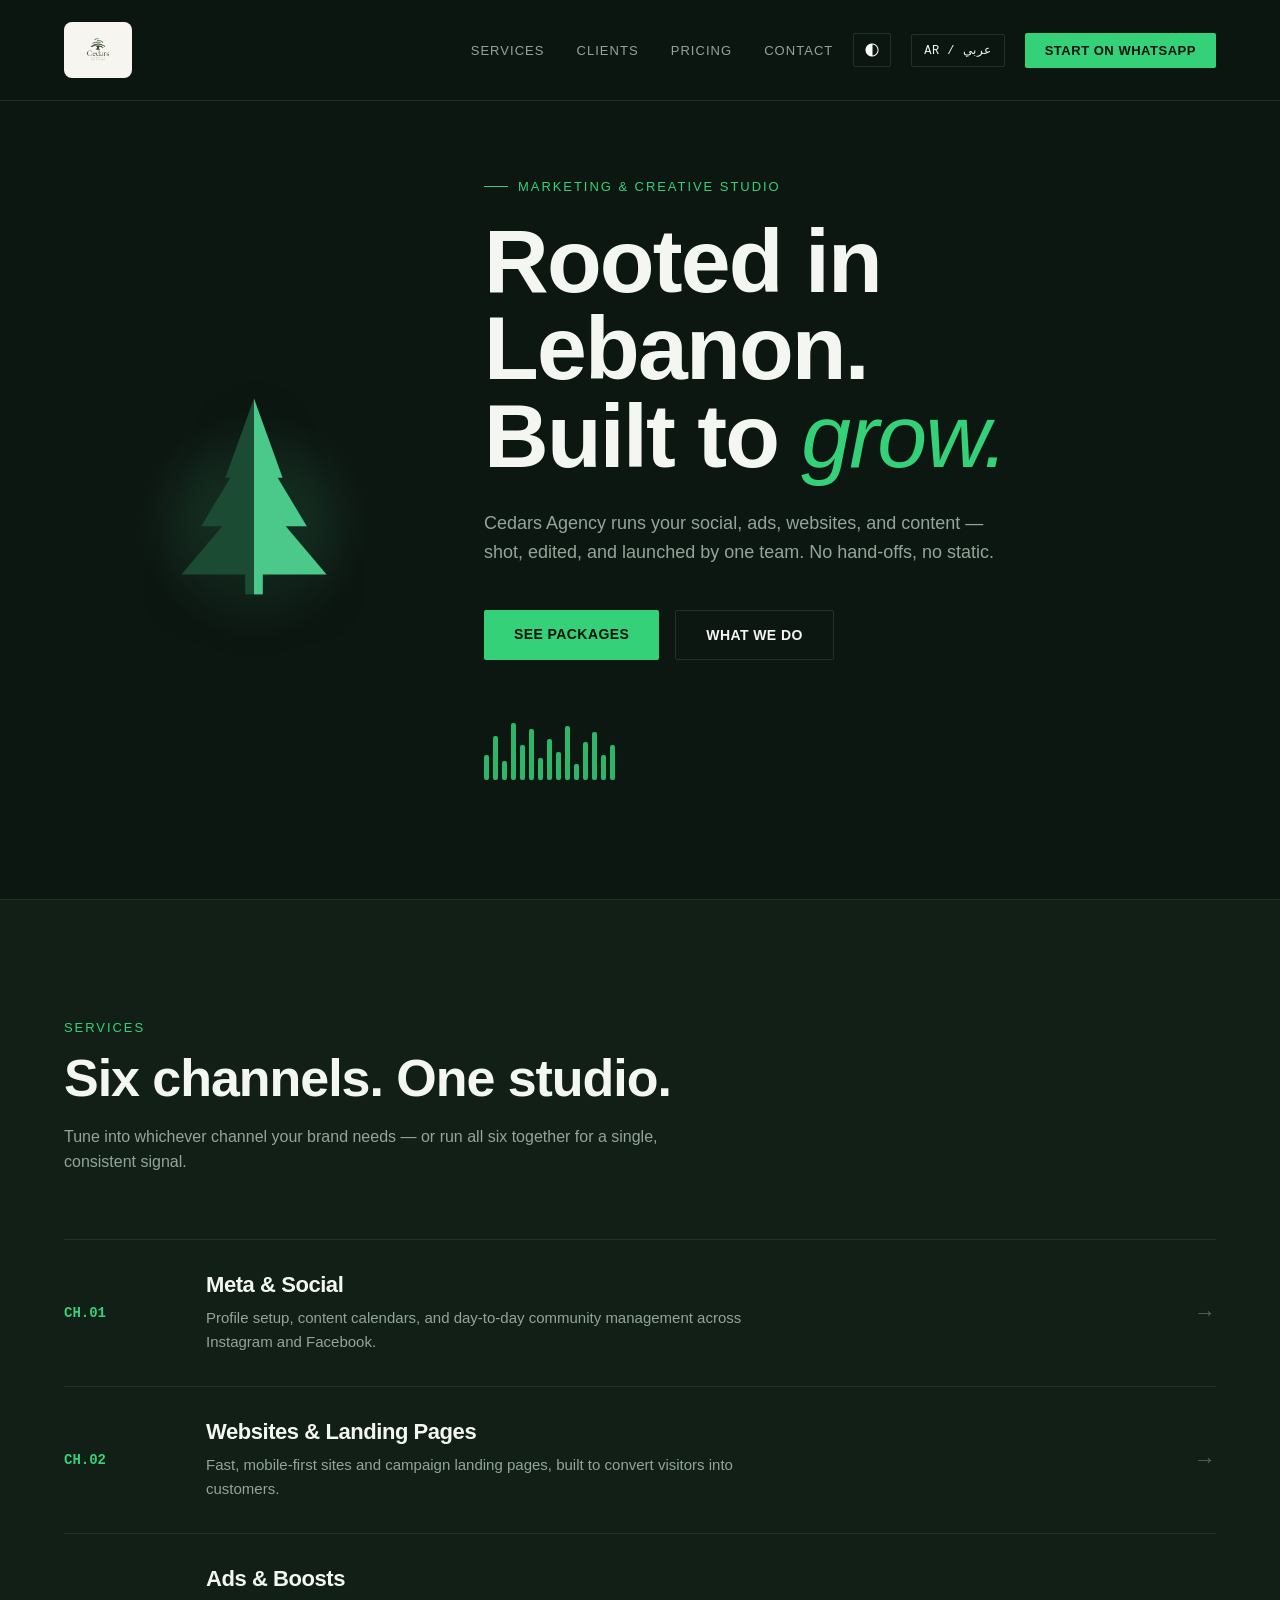
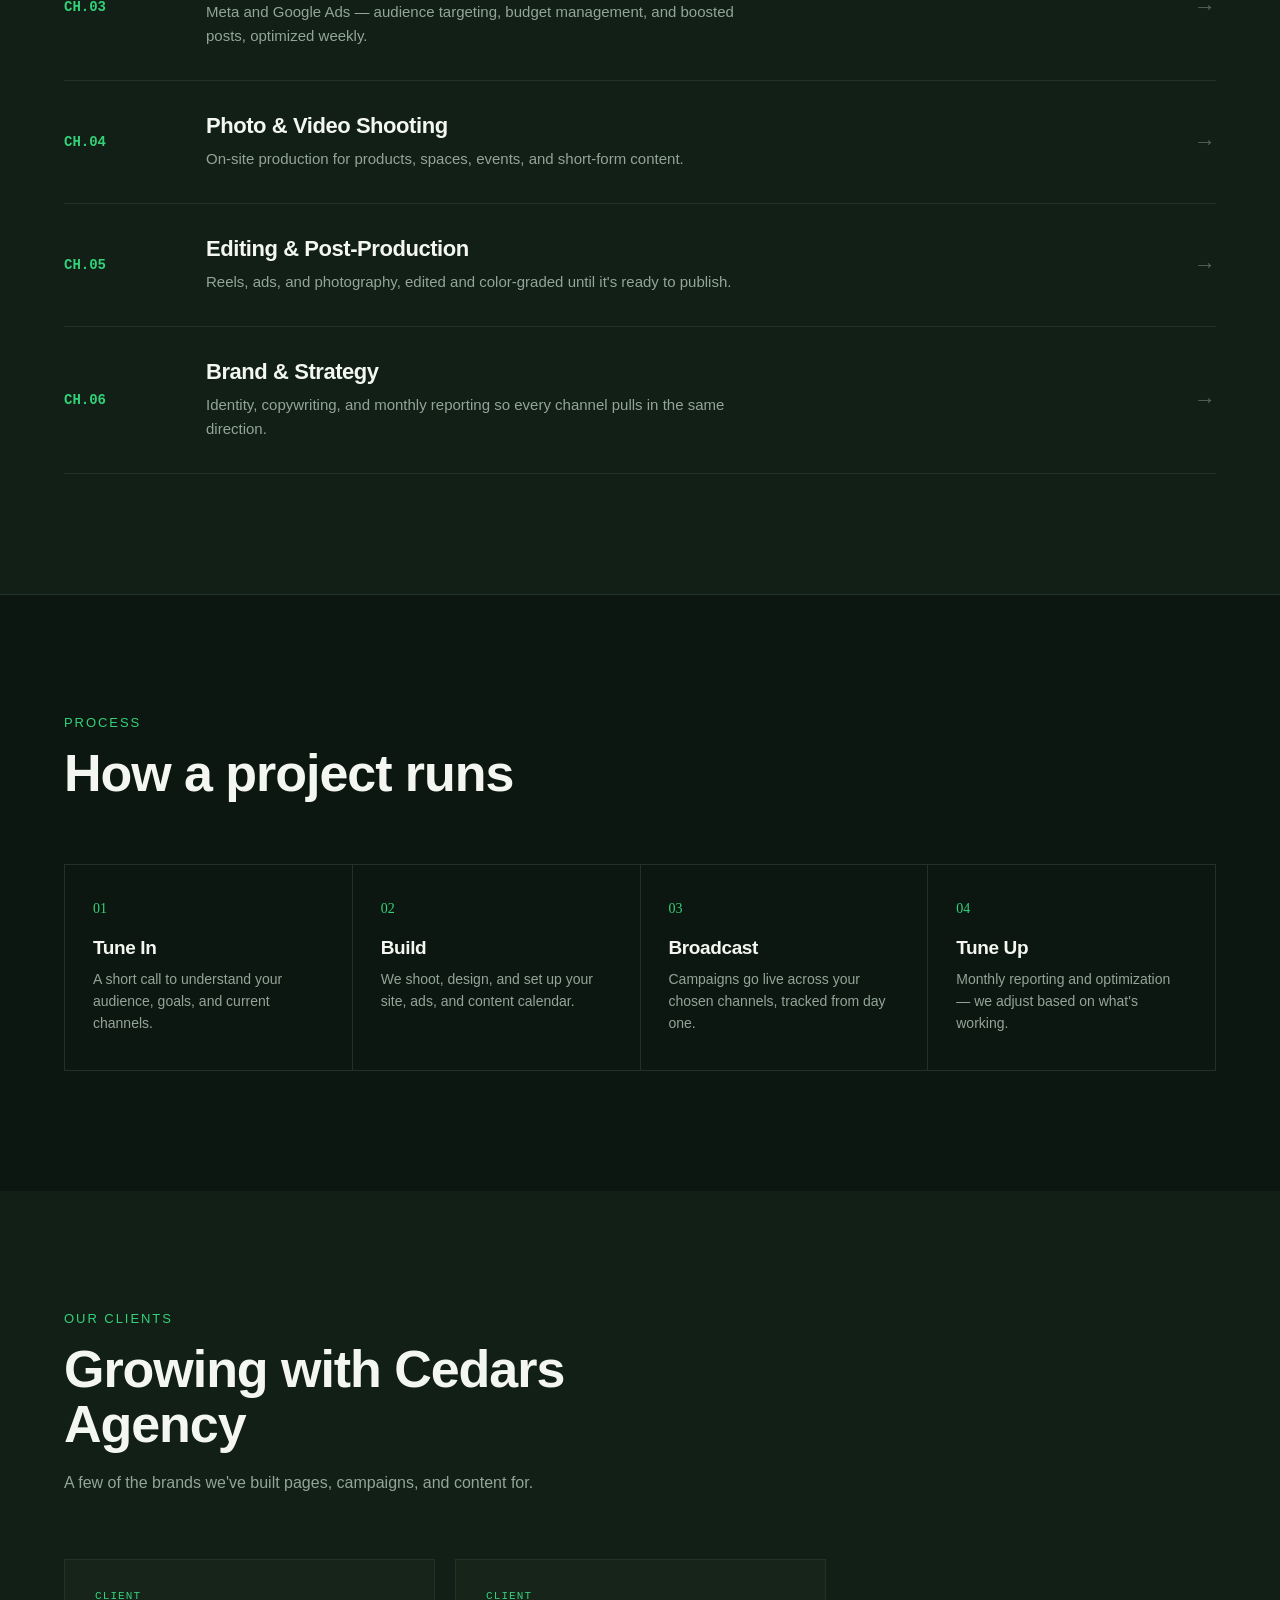
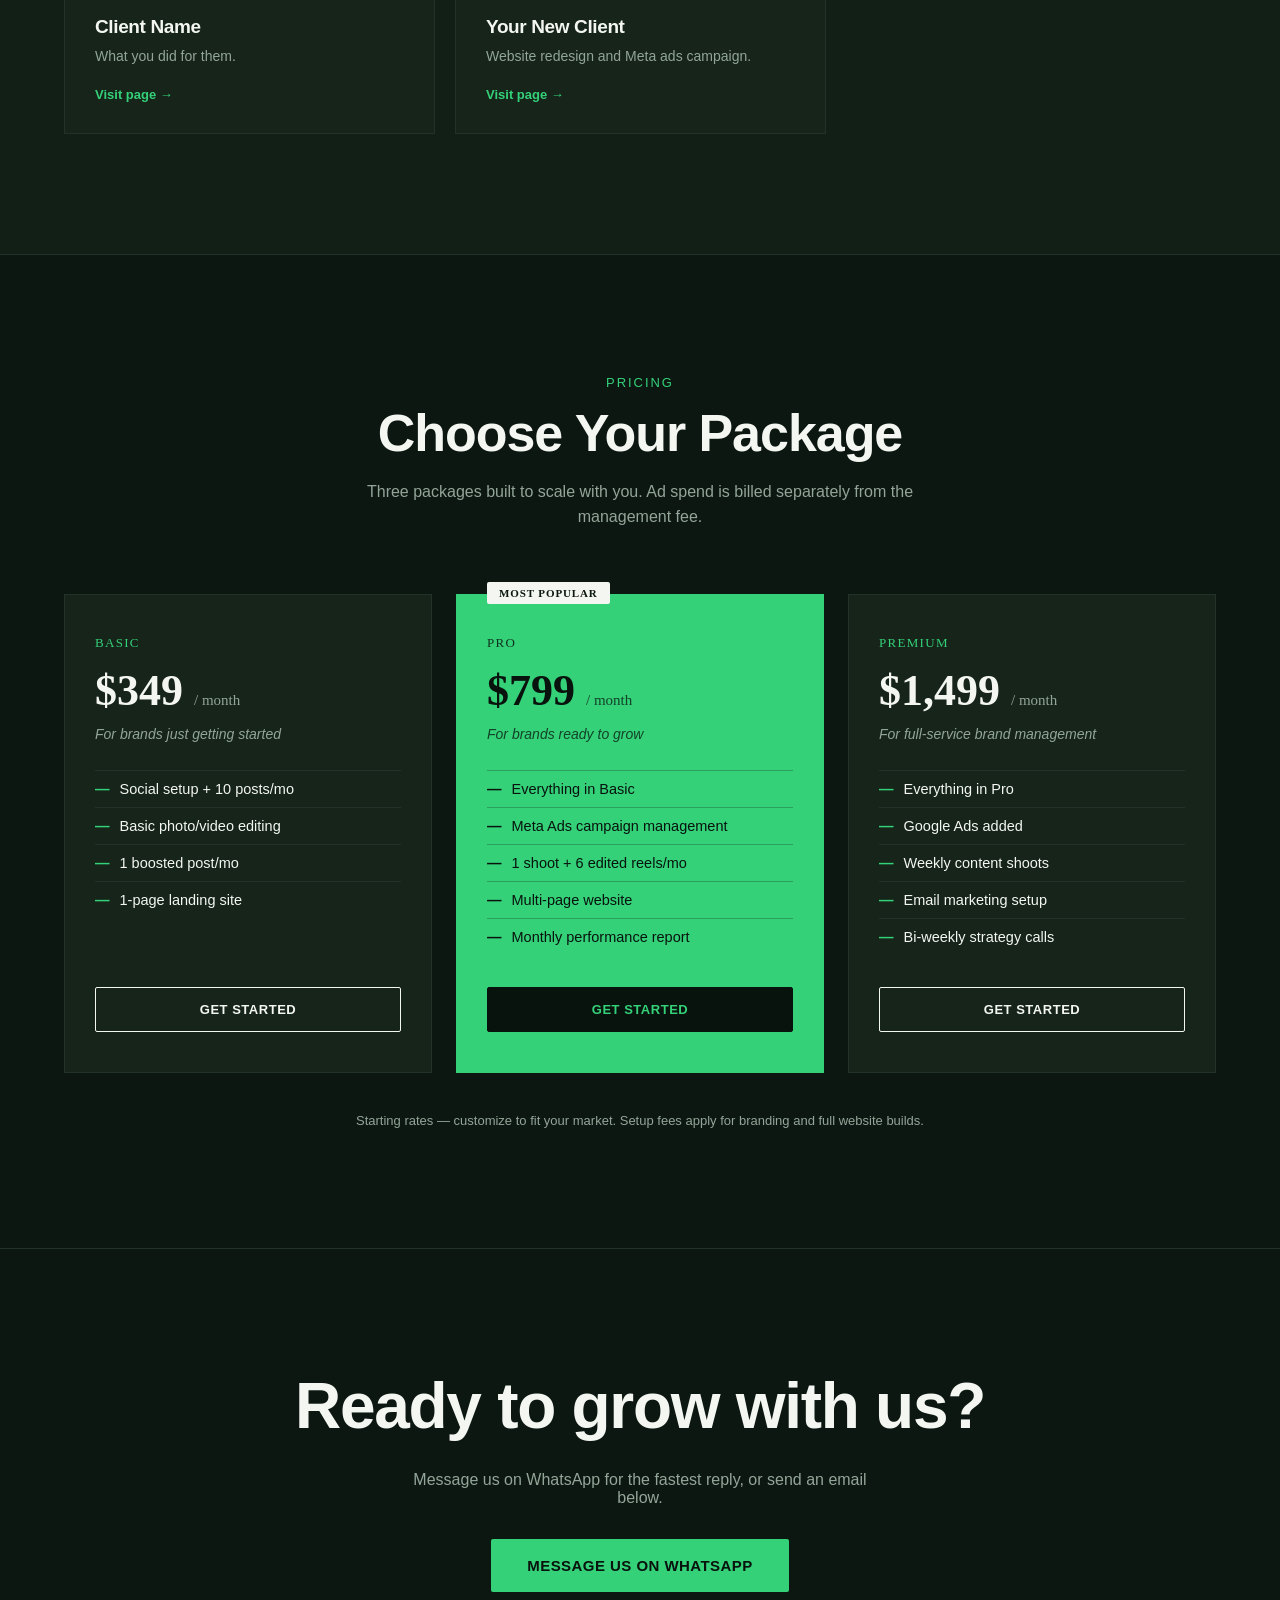
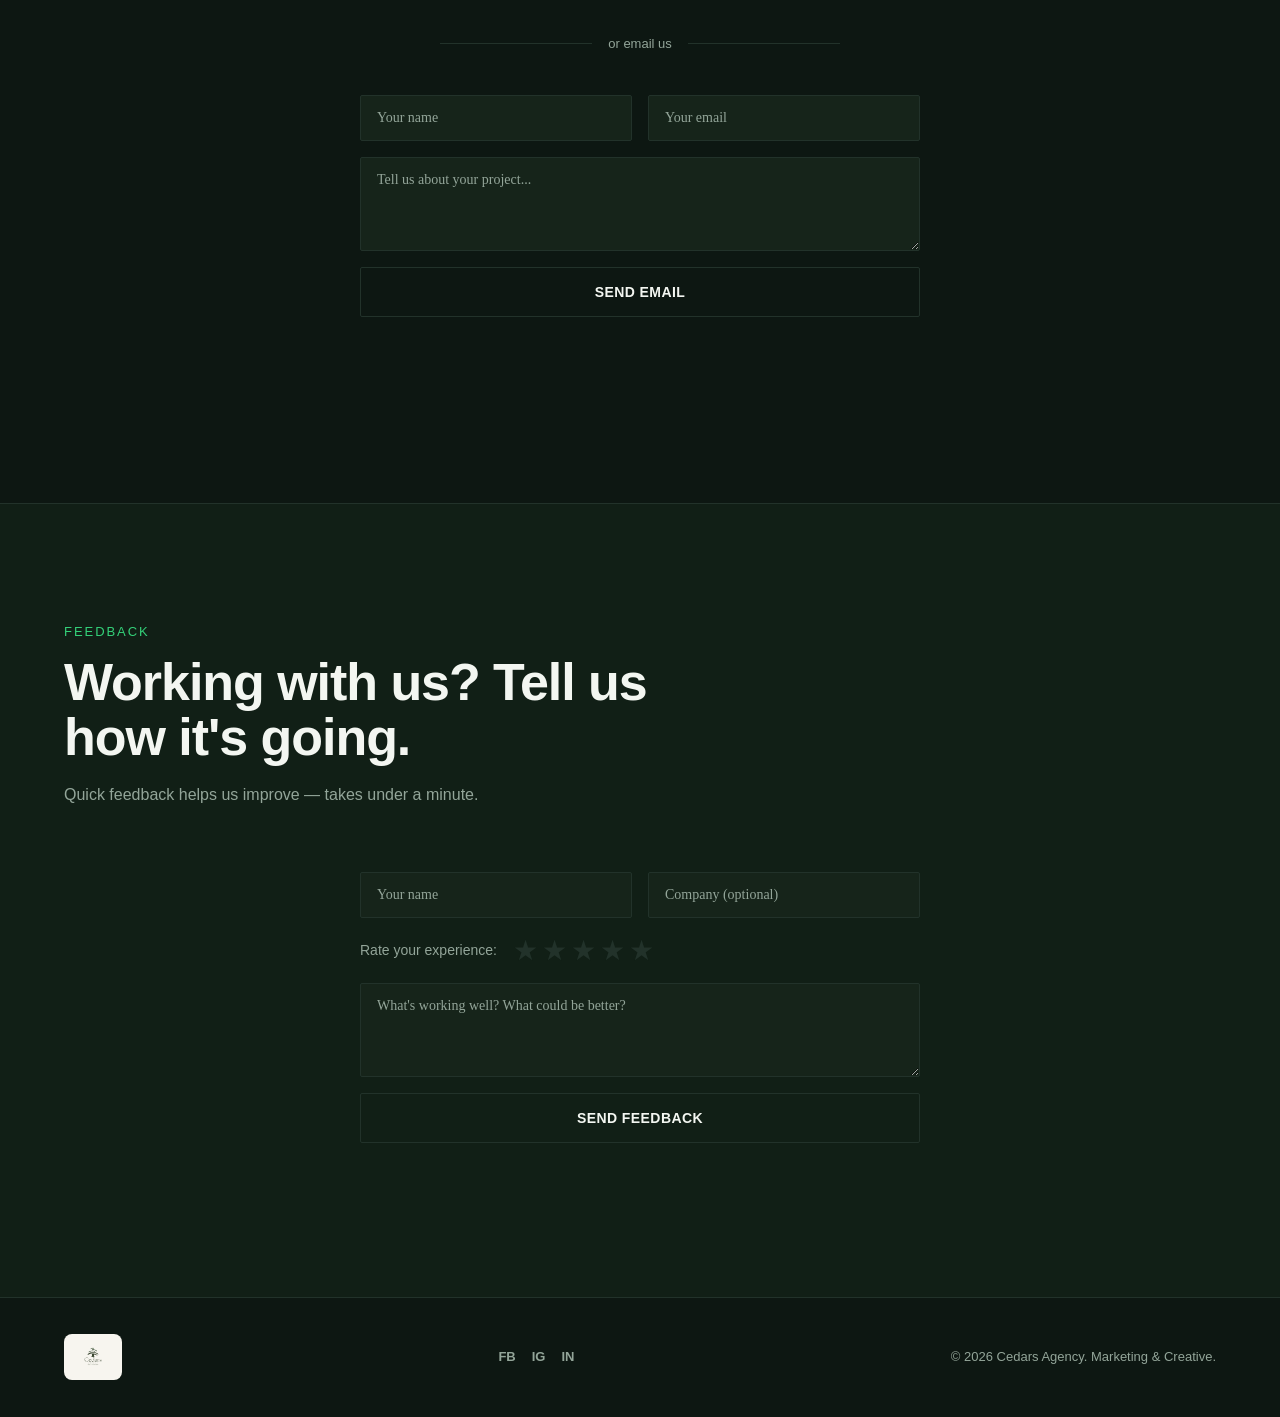
==== commit 799e4a89: "Fix the clients now they are dynamicly added and fix the social medias so now the client can visit t" ====
--- a/index.html
+++ b/index.html
@@ -1,41 +1,46 @@
 <!DOCTYPE html>
 <html lang="en" dir="ltr">
+
 <head>
-<meta charset="UTF-8">
-<meta name="viewport" content="width=device-width, initial-scale=1.0, maximum-scale=1.0, minimum-scale=1.0, user-scalable=no">
-<title>Cedars Agency — Marketing & Creative Studio in Lebanon</title>
-
-<!-- ============================================================
+  <meta charset="UTF-8">
+  <meta name="viewport"
+    content="width=device-width, initial-scale=1.0, maximum-scale=1.0, minimum-scale=1.0, user-scalable=no">
+  <title>Cedars Agency — Marketing & Creative Studio in Lebanon</title>
+
+  <!-- ============================================================
   SEO — basic on-page tags.
   IMPORTANT: replace "https://www.cedarsagency.com/" everywhere
   below with your real domain once you have one (canonical, OG,
   Twitter, and the JSON-LD "url" field, plus robots.txt/sitemap.xml).
 ============================================================= -->
-<meta name="description" content="Cedars Agency is a full-service marketing and creative studio in Lebanon — Meta & social management, websites, ad campaigns, boosts, photography, video, and editing, all from one team.">
-<link rel="canonical" href="https://www.cedarsagency.com/">
-<link rel="icon" type="image/png" href="logo/cedars-icon.png">
-
-<meta property="og:type" content="website">
-<meta property="og:site_name" content="Cedars Agency">
-<meta property="og:title" content="Cedars Agency — Marketing & Creative Studio in Lebanon">
-<meta property="og:description" content="Meta & social, websites, ads & boosts, photo/video shooting and editing — one team, rooted in Lebanon.">
-<meta property="og:image" content="https://www.cedarsagency.com/logo/cedars-logo.png">
-<meta property="og:image:width" content="500">
-<meta property="og:image:height" content="500">
-<meta property="og:url" content="https://www.cedarsagency.com/">
-<meta property="og:locale" content="en">
-<meta property="og:locale:alternate" content="ar">
-
-<meta name="theme-color" content="#FFFFFF" id="themeColorMeta">
-<link rel="manifest" href="manifest.json">
-
-<meta name="twitter:card" content="summary_large_image">
-<meta name="twitter:title" content="Cedars Agency — Marketing & Creative Studio in Lebanon">
-<meta name="twitter:description" content="Meta & social, websites, ads & boosts, photo/video shooting and editing — one team, rooted in Lebanon.">
-<meta name="twitter:image" content="https://www.cedarsagency.com/logo/cedars-logo.png">
-
-<!-- Structured data: helps Google understand this is a real local business -->
-<script type="application/ld+json">
+  <meta name="description"
+    content="Cedars Agency is a full-service marketing and creative studio in Lebanon — Meta & social management, websites, ad campaigns, boosts, photography, video, and editing, all from one team.">
+  <link rel="canonical" href="https://www.cedarsagency.com/">
+  <link rel="icon" type="image/png" href="logo/cedars-icon.png">
+
+  <meta property="og:type" content="website">
+  <meta property="og:site_name" content="Cedars Agency">
+  <meta property="og:title" content="Cedars Agency — Marketing & Creative Studio in Lebanon">
+  <meta property="og:description"
+    content="Meta & social, websites, ads & boosts, photo/video shooting and editing — one team, rooted in Lebanon.">
+  <meta property="og:image" content="https://www.cedarsagency.com/logo/cedars-logo.png">
+  <meta property="og:image:width" content="500">
+  <meta property="og:image:height" content="500">
+  <meta property="og:url" content="https://www.cedarsagency.com/">
+  <meta property="og:locale" content="en">
+  <meta property="og:locale:alternate" content="ar">
+
+  <meta name="theme-color" content="#FFFFFF" id="themeColorMeta">
+  <link rel="manifest" href="manifest.json">
+
+  <meta name="twitter:card" content="summary_large_image">
+  <meta name="twitter:title" content="Cedars Agency — Marketing & Creative Studio in Lebanon">
+  <meta name="twitter:description"
+    content="Meta & social, websites, ads & boosts, photo/video shooting and editing — one team, rooted in Lebanon.">
+  <meta name="twitter:image" content="https://www.cedarsagency.com/logo/cedars-logo.png">
+
+  <!-- Structured data: helps Google understand this is a real local business -->
+  <script type="application/ld+json">
 {
   "@context": "https://schema.org",
   "@type": "MarketingAgency",
@@ -48,14 +53,13 @@
 }
 </script>
 
-<!-- ============================================================
+  <!-- ============================================================
   SECURITY: Content-Security-Policy
   Only allow scripts/styles/fonts/connections from trusted origins.
   No third-party JS libraries are loaded — the 3D/animation effects
   below are pure CSS + vanilla JS, so script-src stays locked to 'self'.
 ============================================================= -->
-<meta http-equiv="Content-Security-Policy"
-  content="default-src 'self';
+  <meta http-equiv="Content-Security-Policy" content="default-src 'self';
            style-src 'self' 'unsafe-inline' https://fonts.googleapis.com;
            font-src https://fonts.gstatic.com;
            img-src 'self' data:;
@@ -64,334 +68,356 @@
            frame-ancestors 'none';
            base-uri 'self';
            form-action 'self' https://formspree.io https://wa.me;">
-<meta http-equiv="X-Content-Type-Options" content="nosniff">
-<meta name="referrer" content="strict-origin-when-cross-origin">
-
-<link rel="preconnect" href="https://fonts.googleapis.com">
-<link rel="preconnect" href="https://fonts.gstatic.com" crossorigin>
-<link href="https://fonts.googleapis.com/css2?family=Space+Grotesk:wght@400;500;600;700&family=Inter:wght@400;500;600;700&family=IBM+Plex+Mono:wght@400;500;600&family=IBM+Plex+Sans+Arabic:wght@400;500;600;700&display=swap" rel="stylesheet">
-<link rel="stylesheet" href="styles.css">
+  <meta http-equiv="X-Content-Type-Options" content="nosniff">
+  <meta name="referrer" content="strict-origin-when-cross-origin">
+
+  <link rel="preconnect" href="https://fonts.googleapis.com">
+  <link rel="preconnect" href="https://fonts.gstatic.com" crossorigin>
+  <link
+    href="https://fonts.googleapis.com/css2?family=Space+Grotesk:wght@400;500;600;700&family=Inter:wght@400;500;600;700&family=IBM+Plex+Mono:wght@400;500;600&family=IBM+Plex+Sans+Arabic:wght@400;500;600;700&display=swap"
+    rel="stylesheet">
+  <link rel="stylesheet" href="styles.css">
 </head>
+
 <body>
 
-<header>
-<nav>
-  <div class="logo">
-    <img class="logo-mark" src="logo/cedars-logo.png" alt="Cedars Agency — Marketing & Growth">
-    <span class="sr-only" data-i18n="brand">CEDARS AGENCY</span>
-  </div>
-  <div class="nav-links">
-    <ul>
-      <li><a href="#channels" data-i18n="nav_services">Services</a></li>
-      <li><a href="#clients" data-i18n="nav_clients">Clients</a></li>
-      <li><a href="#pricing" data-i18n="nav_pricing">Pricing</a></li>
-      <li><a href="#contact" data-i18n="nav_contact">Contact</a></li>
-    </ul>
-    <button id="themeToggle" class="theme-btn" type="button" aria-label="Toggle dark/light mode">
-      <img class="theme-icon" src="icons/dark-mode.png" alt="">
-    </button>
-    <button id="langToggle" class="lang-btn" type="button">AR / عربي</button>
-    <a id="nav-whatsapp" href="#" target="_blank" rel="noopener noreferrer" class="nav-cta" data-i18n="start_whatsapp">Start on WhatsApp</a>
-  </div>
-  <button class="menu-btn" id="menuBtn" aria-label="Open menu" aria-expanded="false">☰</button>
-</nav>
-
-<!-- Mobile menu -->
-<div class="mobile-menu" id="mobileMenu">
-  <a href="#channels" data-i18n="nav_services">Services</a>
-  <a href="#clients" data-i18n="nav_clients">Clients</a>
-  <a href="#pricing" data-i18n="nav_pricing">Pricing</a>
-  <a href="#contact" data-i18n="nav_contact">Contact</a>
-  <button id="themeToggleMobile" class="theme-btn" type="button" aria-label="Toggle dark/light mode">
-    <img class="theme-icon" src="icons/dark-mode.png" alt=""> <span data-i18n="toggle_theme">Theme</span>
-  </button>
-  <button id="langToggleMobile" class="lang-btn" type="button">AR / عربي</button>
-  <a id="mobile-whatsapp" href="#" target="_blank" rel="noopener noreferrer" class="nav-cta" data-i18n="start_whatsapp">Start on WhatsApp</a>
-</div>
-</header>
-
-<main>
-<section class="hero">
-  <!-- ============================================================
+  <header>
+    <nav>
+      <div class="logo">
+        <img class="logo-mark" src="logo/cedars-logo.png" alt="Cedars Agency — Marketing & Growth">
+        <span class="sr-only" data-i18n="brand">CEDARS AGENCY</span>
+      </div>
+      <div class="nav-links">
+        <ul>
+          <li><a href="#channels" data-i18n="nav_services">Services</a></li>
+          <li><a href="#clients" data-i18n="nav_clients">Clients</a></li>
+          <li><a href="#pricing" data-i18n="nav_pricing">Pricing</a></li>
+          <li><a href="#contact" data-i18n="nav_contact">Contact</a></li>
+        </ul>
+        <button id="themeToggle" class="theme-btn" type="button" aria-label="Toggle dark/light mode">
+          <img class="theme-icon" src="icons/dark-mode.png" alt="">
+        </button>
+        <button id="langToggle" class="lang-btn" type="button">AR / عربي</button>
+        <a id="nav-whatsapp" href="#" target="_blank" rel="noopener noreferrer" class="nav-cta"
+          data-i18n="start_whatsapp">Start on WhatsApp</a>
+      </div>
+      <button class="menu-btn" id="menuBtn" aria-label="Open menu" aria-expanded="false">☰</button>
+    </nav>
+
+    <!-- Mobile menu -->
+    <div class="mobile-menu" id="mobileMenu">
+      <a href="#channels" data-i18n="nav_services">Services</a>
+      <a href="#clients" data-i18n="nav_clients">Clients</a>
+      <a href="#pricing" data-i18n="nav_pricing">Pricing</a>
+      <a href="#contact" data-i18n="nav_contact">Contact</a>
+      <button id="themeToggleMobile" class="theme-btn" type="button" aria-label="Toggle dark/light mode">
+        <img class="theme-icon" src="icons/dark-mode.png" alt=""> <span data-i18n="toggle_theme">Theme</span>
+      </button>
+      <button id="langToggleMobile" class="lang-btn" type="button">AR / عربي</button>
+      <a id="mobile-whatsapp" href="#" target="_blank" rel="noopener noreferrer" class="nav-cta"
+        data-i18n="start_whatsapp">Start on WhatsApp</a>
+    </div>
+  </header>
+
+  <main>
+    <section class="hero">
+      <!-- ============================================================
     "3D" hero visual — pure CSS 3D transforms, no libraries.
     A layered, two-tone cedar silhouette (left half shaded darker,
     right half lighter, like sunlight from one side) gently sways
     on its Y axis inside a perspective container — reads as a
     dimensional cedar tree, not a flat icon.
   ============================================================= -->
-  <div class="cedar-wrap" aria-hidden="true">
-    <div class="cedar-glow"></div>
-    <svg class="cedar-3d" viewBox="0 0 200 220" xmlns="http://www.w3.org/2000/svg">
-      <!-- trunk -->
-      <rect class="cedar-trunk-l" x="92" y="192" width="8" height="22"/>
-      <rect class="cedar-trunk-r" x="100" y="192" width="8" height="22"/>
-      <!-- bottom tier -->
-      <polygon class="cedar-l" points="100,118 34,196 100,196"/>
-      <polygon class="cedar-r" points="100,118 100,196 166,196"/>
-      <!-- middle tier -->
-      <polygon class="cedar-l" points="100,72 52,152 100,152"/>
-      <polygon class="cedar-r" points="100,72 100,152 148,152"/>
-      <!-- top tier -->
-      <polygon class="cedar-l" points="100,36 74,108 100,108"/>
-      <polygon class="cedar-r" points="100,36 100,108 126,108"/>
-    </svg>
-  </div>
-
-  <div class="hero-content">
-    <div class="hero-eyebrow" data-i18n="hero_eyebrow">Marketing &amp; Creative Studio</div>
-    <h1><span data-i18n="hero_h1_line1">Rooted in Lebanon.</span><br><span data-i18n="hero_h1_line2">Built to</span> <span class="accent" data-i18n="hero_h1_accent">grow.</span></h1>
-    <p class="hero-sub" data-i18n="hero_sub">Cedars Agency runs your social, ads, websites, and content — shot, edited, and launched by one team. No hand-offs, no static.</p>
-    <div class="hero-actions">
-      <a href="#pricing" class="btn-primary" data-i18n="see_packages">See Packages</a>
-      <a href="#channels" class="btn-secondary" data-i18n="what_we_do">What We Do</a>
+      <div class="cedar-wrap" aria-hidden="true">
+        <div class="cedar-glow"></div>
+        <svg class="cedar-3d" viewBox="0 0 200 220" xmlns="http://www.w3.org/2000/svg">
+          <!-- trunk -->
+          <rect class="cedar-trunk-l" x="92" y="192" width="8" height="22" />
+          <rect class="cedar-trunk-r" x="100" y="192" width="8" height="22" />
+          <!-- bottom tier -->
+          <polygon class="cedar-l" points="100,118 34,196 100,196" />
+          <polygon class="cedar-r" points="100,118 100,196 166,196" />
+          <!-- middle tier -->
+          <polygon class="cedar-l" points="100,72 52,152 100,152" />
+          <polygon class="cedar-r" points="100,72 100,152 148,152" />
+          <!-- top tier -->
+          <polygon class="cedar-l" points="100,36 74,108 100,108" />
+          <polygon class="cedar-r" points="100,36 100,108 126,108" />
+        </svg>
+      </div>
+
+      <div class="hero-content">
+        <div class="hero-eyebrow" data-i18n="hero_eyebrow">Marketing &amp; Creative Studio</div>
+        <h1><span data-i18n="hero_h1_line1">Rooted in Lebanon.</span><br><span data-i18n="hero_h1_line2">Built to</span>
+          <span class="accent" data-i18n="hero_h1_accent">grow.</span>
+        </h1>
+        <p class="hero-sub" data-i18n="hero_sub">Cedars Agency runs your social, ads, websites, and content — shot,
+          edited, and launched by one team. No hand-offs, no static.</p>
+        <div class="hero-actions">
+          <a href="#pricing" class="btn-primary" data-i18n="see_packages">See Packages</a>
+          <a href="#channels" class="btn-secondary" data-i18n="what_we_do">What We Do</a>
+        </div>
+        <div class="waveform" aria-hidden="true">
+          <span style="height:40%;animation-delay:0s"></span>
+          <span style="height:70%;animation-delay:0.1s"></span>
+          <span style="height:30%;animation-delay:0.2s"></span>
+          <span style="height:90%;animation-delay:0.3s"></span>
+          <span style="height:55%;animation-delay:0.4s"></span>
+          <span style="height:80%;animation-delay:0.5s"></span>
+          <span style="height:35%;animation-delay:0.6s"></span>
+          <span style="height:65%;animation-delay:0.7s"></span>
+          <span style="height:45%;animation-delay:0.8s"></span>
+          <span style="height:85%;animation-delay:0.9s"></span>
+          <span style="height:25%;animation-delay:1s"></span>
+          <span style="height:60%;animation-delay:1.1s"></span>
+          <span style="height:75%;animation-delay:1.2s"></span>
+          <span style="height:40%;animation-delay:1.3s"></span>
+          <span style="height:55%;animation-delay:1.4s"></span>
+        </div>
+      </div>
+    </section>
+
+    <section class="channels" id="channels">
+      <div class="section-head reveal">
+        <span class="eyebrow" data-i18n="services_eyebrow">Services</span>
+        <h2 data-i18n="services_h2">Six channels. One studio.</h2>
+        <p data-i18n="services_p">Tune into whichever channel your brand needs — or run all six together for a single,
+          consistent signal.</p>
+      </div>
+      <div class="channel-list">
+        <div class="channel reveal">
+          <div class="channel-code mono">CH.01</div>
+          <div class="channel-body">
+            <h3 data-i18n="ch1_title">Meta &amp; Social</h3>
+            <p data-i18n="ch1_desc">Profile setup, content calendars, and day-to-day community management across
+              Instagram and Facebook.</p>
+          </div>
+          <div class="channel-arrow">→</div>
+        </div>
+        <div class="channel reveal">
+          <div class="channel-code mono">CH.02</div>
+          <div class="channel-body">
+            <h3 data-i18n="ch2_title">Websites &amp; Landing Pages</h3>
+            <p data-i18n="ch2_desc">Fast, mobile-first sites and campaign landing pages, built to convert visitors into
+              customers.</p>
+          </div>
+          <div class="channel-arrow">→</div>
+        </div>
+        <div class="channel reveal">
+          <div class="channel-code mono">CH.03</div>
+          <div class="channel-body">
+            <h3 data-i18n="ch3_title">Ads &amp; Boosts</h3>
+            <p data-i18n="ch3_desc">Meta and Google Ads — audience targeting, budget management, and boosted posts,
+              optimized weekly.</p>
+          </div>
+          <div class="channel-arrow">→</div>
+        </div>
+        <div class="channel reveal">
+          <div class="channel-code mono">CH.04</div>
+          <div class="channel-body">
+            <h3 data-i18n="ch4_title">Photo &amp; Video Shooting</h3>
+            <p data-i18n="ch4_desc">On-site production for products, spaces, events, and short-form content.</p>
+          </div>
+          <div class="channel-arrow">→</div>
+        </div>
+        <div class="channel reveal">
+          <div class="channel-code mono">CH.05</div>
+          <div class="channel-body">
+            <h3 data-i18n="ch5_title">Editing &amp; Post-Production</h3>
+            <p data-i18n="ch5_desc">Reels, ads, and photography, edited and color-graded until it's ready to publish.
+            </p>
+          </div>
+          <div class="channel-arrow">→</div>
+        </div>
+        <div class="channel reveal">
+          <div class="channel-code mono">CH.06</div>
+          <div class="channel-body">
+            <h3 data-i18n="ch6_title">Brand &amp; Strategy</h3>
+            <p data-i18n="ch6_desc">Identity, copywriting, and monthly reporting so every channel pulls in the same
+              direction.</p>
+          </div>
+          <div class="channel-arrow">→</div>
+        </div>
+      </div>
+    </section>
+
+    <section id="process">
+      <div class="section-head reveal">
+        <span class="eyebrow" data-i18n="process_eyebrow">Process</span>
+        <h2 data-i18n="process_h2">How a project runs</h2>
+      </div>
+      <div class="process-grid">
+        <div class="process-step reveal">
+          <span class="num mono">01</span>
+          <h3 data-i18n="proc1_title">Tune In</h3>
+          <p data-i18n="proc1_desc">A short call to understand your audience, goals, and current channels.</p>
+        </div>
+        <div class="process-step reveal">
+          <span class="num mono">02</span>
+          <h3 data-i18n="proc2_title">Build</h3>
+          <p data-i18n="proc2_desc">We shoot, design, and set up your site, ads, and content calendar.</p>
+        </div>
+        <div class="process-step reveal">
+          <span class="num mono">03</span>
+          <h3 data-i18n="proc3_title">Broadcast</h3>
+          <p data-i18n="proc3_desc">Campaigns go live across your chosen channels, tracked from day one.</p>
+        </div>
+        <div class="process-step reveal">
+          <span class="num mono">04</span>
+          <h3 data-i18n="proc4_title">Tune Up</h3>
+          <p data-i18n="proc4_desc">Monthly reporting and optimization — we adjust based on what's working.</p>
+        </div>
+      </div>
+    </section>
+
+    <section class="clients" id="clients">
+      <div class="section-head reveal">
+        <span class="eyebrow" data-i18n="clients_eyebrow">Our Clients</span>
+        <h2 data-i18n="clients_h2">Growing with Cedars Agency</h2>
+        <p data-i18n="clients_p">A few of the brands we've built pages, campaigns, and content for.</p>
+      </div>
+      <div class="client-grid" id="clientGrid">
+        <!-- Duplicate this block for each client. Replace href, name, and description. -->
+
+      </div>
+    </section>
+
+    <section class="pricing" id="pricing">
+      <div class="section-head reveal" style="margin-left:auto;margin-right:auto;text-align:center;">
+        <span class="eyebrow" data-i18n="pricing_eyebrow">Pricing</span>
+        <h2 data-i18n="pricing_h2">Choose Your Package</h2>
+        <p data-i18n="pricing_p">Three packages built to scale with you. Ad spend is billed separately from the
+          management fee.</p>
+      </div>
+      <div class="tiers">
+        <div class="tier tilt reveal">
+          <div class="tier-label mono" data-i18n="tier_basic_label">Basic</div>
+          <div class="tier-price">$349 <span data-i18n="per_month">/ month</span></div>
+          <div class="tier-desc" data-i18n="tier_basic_desc">For brands just getting started</div>
+          <ul class="tier-features">
+            <li data-i18n="basic_f1">Social setup + 10 posts/mo</li>
+            <li data-i18n="basic_f2">Basic photo/video editing</li>
+            <li data-i18n="basic_f3">1 boosted post/mo</li>
+            <li data-i18n="basic_f4">1-page landing site</li>
+          </ul>
+          <a href="#" class="tier-cta whatsapp-link" data-msg="Hi Cedars Agency, I'm interested in the Basic package."
+            target="_blank" rel="noopener noreferrer" data-i18n="get_started">Get Started</a>
+        </div>
+        <div class="tier featured tilt reveal">
+          <div class="tier-badge" data-i18n="most_popular">Most Popular</div>
+          <div class="tier-label mono" data-i18n="tier_pro_label">Pro</div>
+          <div class="tier-price">$799 <span data-i18n="per_month">/ month</span></div>
+          <div class="tier-desc" data-i18n="tier_pro_desc">For brands ready to grow</div>
+          <ul class="tier-features">
+            <li data-i18n="pro_f1">Everything in Basic</li>
+            <li data-i18n="pro_f2">Meta Ads campaign management</li>
+            <li data-i18n="pro_f3">1 shoot + 6 edited reels/mo</li>
+            <li data-i18n="pro_f4">Multi-page website</li>
+            <li data-i18n="pro_f5">Monthly performance report</li>
+          </ul>
+          <a href="#" class="tier-cta whatsapp-link" data-msg="Hi Cedars Agency, I'm interested in the Pro package."
+            target="_blank" rel="noopener noreferrer" data-i18n="get_started">Get Started</a>
+        </div>
+        <div class="tier tilt reveal">
+          <div class="tier-label mono" data-i18n="tier_premium_label">Premium</div>
+          <div class="tier-price">$1,499 <span data-i18n="per_month">/ month</span></div>
+          <div class="tier-desc" data-i18n="tier_premium_desc">For full-service brand management</div>
+          <ul class="tier-features">
+            <li data-i18n="premium_f1">Everything in Pro</li>
+            <li data-i18n="premium_f2">Google Ads added</li>
+            <li data-i18n="premium_f3">Weekly content shoots</li>
+            <li data-i18n="premium_f4">Email marketing setup</li>
+            <li data-i18n="premium_f5">Bi-weekly strategy calls</li>
+          </ul>
+          <a href="#" class="tier-cta whatsapp-link" data-msg="Hi Cedars Agency, I'm interested in the Premium package."
+            target="_blank" rel="noopener noreferrer" data-i18n="get_started">Get Started</a>
+        </div>
+      </div>
+      <p class="pricing-note" data-i18n="pricing_note">Starting rates — customize to fit your market. Setup fees apply
+        for branding and full website builds.</p>
+    </section>
+
+    <section class="contact" id="contact">
+      <h2 data-i18n="contact_h2">Ready to grow with us?</h2>
+      <p data-i18n="contact_p">Message us on WhatsApp for the fastest reply, or send an email below.</p>
+
+      <a id="contact-whatsapp" href="#" target="_blank" rel="noopener noreferrer" class="btn-primary whatsapp-btn"
+        data-i18n="message_whatsapp">
+        Message us on WhatsApp
+      </a>
+
+      <div class="divider"><span data-i18n="or_email">or email us</span></div>
+
+      <form id="contactForm" class="contact-form" action="https://formspree.io/f/xrewrvnk" method="POST"
+        autocomplete="off">
+        <input type="text" name="_gotcha" class="honeypot" tabindex="-1" autocomplete="off">
+        <div class="form-row">
+          <input type="text" name="name" data-i18n-placeholder="your_name" placeholder="Your name" required
+            maxlength="80">
+          <input type="email" name="email" data-i18n-placeholder="your_email" placeholder="Your email" required
+            maxlength="120">
+        </div>
+        <textarea name="message" data-i18n-placeholder="tell_project" placeholder="Tell us about your project..."
+          required maxlength="1000" rows="4"></textarea>
+        <button type="submit" class="btn-secondary" style="width:100%;" data-i18n="send_email">Send Email</button>
+        <p class="form-status" id="formStatus" role="status" aria-live="polite"></p>
+      </form>
+    </section>
+
+    <section class="feedback" id="feedback">
+      <div class="section-head reveal">
+        <span class="eyebrow" data-i18n="feedback_eyebrow">Feedback</span>
+        <h2 data-i18n="feedback_h2">Working with us? Tell us how it's going.</h2>
+        <p data-i18n="feedback_p">Quick feedback helps us improve — takes under a minute.</p>
+      </div>
+      <form id="feedbackForm" class="feedback-form reveal" action="https://formspree.io/f/xrewrvnk" method="POST"
+        autocomplete="off">
+        <input type="text" name="_gotcha" class="honeypot" tabindex="-1" autocomplete="off">
+        <div class="form-row">
+          <input type="text" name="name" data-i18n-placeholder="your_name" placeholder="Your name" required
+            maxlength="80">
+          <input type="text" name="company" data-i18n-placeholder="company_optional" placeholder="Company (optional)"
+            maxlength="80">
+        </div>
+        <div class="rating-row" role="radiogroup" aria-label="Rate your experience">
+          <span class="rating-label" data-i18n="rate_experience">Rate your experience:</span>
+          <div class="stars" id="starRating">
+            <input type="radio" name="rating" value="5" id="r5"><label for="r5">★</label>
+            <input type="radio" name="rating" value="4" id="r4"><label for="r4">★</label>
+            <input type="radio" name="rating" value="3" id="r3"><label for="r3">★</label>
+            <input type="radio" name="rating" value="2" id="r2"><label for="r2">★</label>
+            <input type="radio" name="rating" value="1" id="r1"><label for="r1">★</label>
+          </div>
+        </div>
+        <textarea name="feedback" data-i18n-placeholder="feedback_placeholder"
+          placeholder="What's working well? What could be better?" required maxlength="1000" rows="4"></textarea>
+        <button type="submit" class="btn-secondary" style="width:100%;" data-i18n="send_feedback">Send Feedback</button>
+        <p class="form-status" id="feedbackStatus" role="status" aria-live="polite"></p>
+      </form>
+    </section>
+  </main>
+
+  <footer>
+    <div class="logo" style="font-size:16px;">
+      <img class="logo-mark logo-mark-sm" src="logo/cedars-logo.png" alt="Cedars Agency — Marketing & Growth">
+      <span class="sr-only" data-i18n="brand">CEDARS AGENCY</span>
     </div>
-    <div class="waveform" aria-hidden="true">
-      <span style="height:40%;animation-delay:0s"></span>
-      <span style="height:70%;animation-delay:0.1s"></span>
-      <span style="height:30%;animation-delay:0.2s"></span>
-      <span style="height:90%;animation-delay:0.3s"></span>
-      <span style="height:55%;animation-delay:0.4s"></span>
-      <span style="height:80%;animation-delay:0.5s"></span>
-      <span style="height:35%;animation-delay:0.6s"></span>
-      <span style="height:65%;animation-delay:0.7s"></span>
-      <span style="height:45%;animation-delay:0.8s"></span>
-      <span style="height:85%;animation-delay:0.9s"></span>
-      <span style="height:25%;animation-delay:1s"></span>
-      <span style="height:60%;animation-delay:1.1s"></span>
-      <span style="height:75%;animation-delay:1.2s"></span>
-      <span style="height:40%;animation-delay:1.3s"></span>
-      <span style="height:55%;animation-delay:1.4s"></span>
+    <div class="social-links">
+      <a href="https://facebook.com/YOUR_PAGE" target="_blank" rel="noopener noreferrer" aria-label="Facebook">FB</a>
+      <a href="https://instagram.com/YOUR_HANDLE" target="_blank" rel="noopener noreferrer"
+        aria-label="Instagram">IG</a>
+      <a href="https://linkedin.com/company/YOUR_PAGE" target="_blank" rel="noopener noreferrer"
+        aria-label="LinkedIn">IN</a>
+
     </div>
-  </div>
-</section>
-
-<section class="channels" id="channels">
-  <div class="section-head reveal">
-    <span class="eyebrow" data-i18n="services_eyebrow">Services</span>
-    <h2 data-i18n="services_h2">Six channels. One studio.</h2>
-    <p data-i18n="services_p">Tune into whichever channel your brand needs — or run all six together for a single, consistent signal.</p>
-  </div>
-  <div class="channel-list">
-    <div class="channel reveal">
-      <div class="channel-code mono">CH.01</div>
-      <div class="channel-body">
-        <h3 data-i18n="ch1_title">Meta &amp; Social</h3>
-        <p data-i18n="ch1_desc">Profile setup, content calendars, and day-to-day community management across Instagram and Facebook.</p>
-      </div>
-      <div class="channel-arrow">→</div>
-    </div>
-    <div class="channel reveal">
-      <div class="channel-code mono">CH.02</div>
-      <div class="channel-body">
-        <h3 data-i18n="ch2_title">Websites &amp; Landing Pages</h3>
-        <p data-i18n="ch2_desc">Fast, mobile-first sites and campaign landing pages, built to convert visitors into customers.</p>
-      </div>
-      <div class="channel-arrow">→</div>
-    </div>
-    <div class="channel reveal">
-      <div class="channel-code mono">CH.03</div>
-      <div class="channel-body">
-        <h3 data-i18n="ch3_title">Ads &amp; Boosts</h3>
-        <p data-i18n="ch3_desc">Meta and Google Ads — audience targeting, budget management, and boosted posts, optimized weekly.</p>
-      </div>
-      <div class="channel-arrow">→</div>
-    </div>
-    <div class="channel reveal">
-      <div class="channel-code mono">CH.04</div>
-      <div class="channel-body">
-        <h3 data-i18n="ch4_title">Photo &amp; Video Shooting</h3>
-        <p data-i18n="ch4_desc">On-site production for products, spaces, events, and short-form content.</p>
-      </div>
-      <div class="channel-arrow">→</div>
-    </div>
-    <div class="channel reveal">
-      <div class="channel-code mono">CH.05</div>
-      <div class="channel-body">
-        <h3 data-i18n="ch5_title">Editing &amp; Post-Production</h3>
-        <p data-i18n="ch5_desc">Reels, ads, and photography, edited and color-graded until it's ready to publish.</p>
-      </div>
-      <div class="channel-arrow">→</div>
-    </div>
-    <div class="channel reveal">
-      <div class="channel-code mono">CH.06</div>
-      <div class="channel-body">
-        <h3 data-i18n="ch6_title">Brand &amp; Strategy</h3>
-        <p data-i18n="ch6_desc">Identity, copywriting, and monthly reporting so every channel pulls in the same direction.</p>
-      </div>
-      <div class="channel-arrow">→</div>
-    </div>
-  </div>
-</section>
-
-<section id="process">
-  <div class="section-head reveal">
-    <span class="eyebrow" data-i18n="process_eyebrow">Process</span>
-    <h2 data-i18n="process_h2">How a project runs</h2>
-  </div>
-  <div class="process-grid">
-    <div class="process-step reveal">
-      <span class="num mono">01</span>
-      <h3 data-i18n="proc1_title">Tune In</h3>
-      <p data-i18n="proc1_desc">A short call to understand your audience, goals, and current channels.</p>
-    </div>
-    <div class="process-step reveal">
-      <span class="num mono">02</span>
-      <h3 data-i18n="proc2_title">Build</h3>
-      <p data-i18n="proc2_desc">We shoot, design, and set up your site, ads, and content calendar.</p>
-    </div>
-    <div class="process-step reveal">
-      <span class="num mono">03</span>
-      <h3 data-i18n="proc3_title">Broadcast</h3>
-      <p data-i18n="proc3_desc">Campaigns go live across your chosen channels, tracked from day one.</p>
-    </div>
-    <div class="process-step reveal">
-      <span class="num mono">04</span>
-      <h3 data-i18n="proc4_title">Tune Up</h3>
-      <p data-i18n="proc4_desc">Monthly reporting and optimization — we adjust based on what's working.</p>
-    </div>
-  </div>
-</section>
-
-<section class="clients" id="clients">
-  <div class="section-head reveal">
-    <span class="eyebrow" data-i18n="clients_eyebrow">Our Clients</span>
-    <h2 data-i18n="clients_h2">Growing with Cedars Agency</h2>
-    <p data-i18n="clients_p">A few of the brands we've built pages, campaigns, and content for.</p>
-  </div>
-  <div class="client-grid" id="clientGrid">
-    <!-- Duplicate this block for each client. Replace href, name, and description. -->
-    <a class="client-card tilt reveal" href="https://example.com" target="_blank" rel="noopener noreferrer">
-      <div class="client-tag mono" data-i18n="client_tag">CLIENT</div>
-      <h3 data-i18n="client_name">Client Name</h3>
-      <p data-i18n="client_desc">Short one-line description of the work — website, ads, or content.</p>
-      <span class="client-link" data-i18n="client_link">Visit page →</span>
-    </a>
-    <a class="client-card tilt reveal" href="https://example.com" target="_blank" rel="noopener noreferrer">
-      <div class="client-tag mono" data-i18n="client_tag">CLIENT</div>
-      <h3 data-i18n="client_name">Client Name</h3>
-      <p data-i18n="client_desc">Short one-line description of the work — website, ads, or content.</p>
-      <span class="client-link" data-i18n="client_link">Visit page →</span>
-    </a>
-    <a class="client-card tilt reveal" href="https://example.com" target="_blank" rel="noopener noreferrer">
-      <div class="client-tag mono" data-i18n="client_tag">CLIENT</div>
-      <h3 data-i18n="client_name">Client Name</h3>
-      <p data-i18n="client_desc">Short one-line description of the work — website, ads, or content.</p>
-      <span class="client-link" data-i18n="client_link">Visit page →</span>
-    </a>
-  </div>
-</section>
-
-<section class="pricing" id="pricing">
-  <div class="section-head reveal" style="margin-left:auto;margin-right:auto;text-align:center;">
-    <span class="eyebrow" data-i18n="pricing_eyebrow">Pricing</span>
-    <h2 data-i18n="pricing_h2">Choose Your Package</h2>
-    <p data-i18n="pricing_p">Three packages built to scale with you. Ad spend is billed separately from the management fee.</p>
-  </div>
-  <div class="tiers">
-    <div class="tier tilt reveal">
-      <div class="tier-label mono" data-i18n="tier_basic_label">Basic</div>
-      <div class="tier-price">$349 <span data-i18n="per_month">/ month</span></div>
-      <div class="tier-desc" data-i18n="tier_basic_desc">For brands just getting started</div>
-      <ul class="tier-features">
-        <li data-i18n="basic_f1">Social setup + 10 posts/mo</li>
-        <li data-i18n="basic_f2">Basic photo/video editing</li>
-        <li data-i18n="basic_f3">1 boosted post/mo</li>
-        <li data-i18n="basic_f4">1-page landing site</li>
-      </ul>
-      <a href="#" class="tier-cta whatsapp-link" data-msg="Hi Cedars Agency, I'm interested in the Basic package." target="_blank" rel="noopener noreferrer" data-i18n="get_started">Get Started</a>
-    </div>
-    <div class="tier featured tilt reveal">
-      <div class="tier-badge" data-i18n="most_popular">Most Popular</div>
-      <div class="tier-label mono" data-i18n="tier_pro_label">Pro</div>
-      <div class="tier-price">$799 <span data-i18n="per_month">/ month</span></div>
-      <div class="tier-desc" data-i18n="tier_pro_desc">For brands ready to grow</div>
-      <ul class="tier-features">
-        <li data-i18n="pro_f1">Everything in Basic</li>
-        <li data-i18n="pro_f2">Meta Ads campaign management</li>
-        <li data-i18n="pro_f3">1 shoot + 6 edited reels/mo</li>
-        <li data-i18n="pro_f4">Multi-page website</li>
-        <li data-i18n="pro_f5">Monthly performance report</li>
-      </ul>
-      <a href="#" class="tier-cta whatsapp-link" data-msg="Hi Cedars Agency, I'm interested in the Pro package." target="_blank" rel="noopener noreferrer" data-i18n="get_started">Get Started</a>
-    </div>
-    <div class="tier tilt reveal">
-      <div class="tier-label mono" data-i18n="tier_premium_label">Premium</div>
-      <div class="tier-price">$1,499 <span data-i18n="per_month">/ month</span></div>
-      <div class="tier-desc" data-i18n="tier_premium_desc">For full-service brand management</div>
-      <ul class="tier-features">
-        <li data-i18n="premium_f1">Everything in Pro</li>
-        <li data-i18n="premium_f2">Google Ads added</li>
-        <li data-i18n="premium_f3">Weekly content shoots</li>
-        <li data-i18n="premium_f4">Email marketing setup</li>
-        <li data-i18n="premium_f5">Bi-weekly strategy calls</li>
-      </ul>
-      <a href="#" class="tier-cta whatsapp-link" data-msg="Hi Cedars Agency, I'm interested in the Premium package." target="_blank" rel="noopener noreferrer" data-i18n="get_started">Get Started</a>
-    </div>
-  </div>
-  <p class="pricing-note" data-i18n="pricing_note">Starting rates — customize to fit your market. Setup fees apply for branding and full website builds.</p>
-</section>
-
-<section class="contact" id="contact">
-  <h2 data-i18n="contact_h2">Ready to grow with us?</h2>
-  <p data-i18n="contact_p">Message us on WhatsApp for the fastest reply, or send an email below.</p>
-
-  <a id="contact-whatsapp" href="#" target="_blank" rel="noopener noreferrer" class="btn-primary whatsapp-btn" data-i18n="message_whatsapp">
-    Message us on WhatsApp
-  </a>
-
-  <div class="divider"><span data-i18n="or_email">or email us</span></div>
-
-  <form id="contactForm" class="contact-form" action="https://formspree.io/f/REPLACE_WITH_YOUR_FORM_ID" method="POST" autocomplete="off">
-    <input type="text" name="_gotcha" class="honeypot" tabindex="-1" autocomplete="off">
-    <div class="form-row">
-      <input type="text" name="name" data-i18n-placeholder="your_name" placeholder="Your name" required maxlength="80">
-      <input type="email" name="email" data-i18n-placeholder="your_email" placeholder="Your email" required maxlength="120">
-    </div>
-    <textarea name="message" data-i18n-placeholder="tell_project" placeholder="Tell us about your project..." required maxlength="1000" rows="4"></textarea>
-    <button type="submit" class="btn-secondary" style="width:100%;" data-i18n="send_email">Send Email</button>
-    <p class="form-status" id="formStatus" role="status" aria-live="polite"></p>
-  </form>
-</section>
-
-<section class="feedback" id="feedback">
-  <div class="section-head reveal">
-    <span class="eyebrow" data-i18n="feedback_eyebrow">Feedback</span>
-    <h2 data-i18n="feedback_h2">Working with us? Tell us how it's going.</h2>
-    <p data-i18n="feedback_p">Quick feedback helps us improve — takes under a minute.</p>
-  </div>
-  <form id="feedbackForm" class="feedback-form reveal" action="https://formspree.io/f/REPLACE_WITH_YOUR_FEEDBACK_FORM_ID" method="POST" autocomplete="off">
-    <input type="text" name="_gotcha" class="honeypot" tabindex="-1" autocomplete="off">
-    <div class="form-row">
-      <input type="text" name="name" data-i18n-placeholder="your_name" placeholder="Your name" required maxlength="80">
-      <input type="text" name="company" data-i18n-placeholder="company_optional" placeholder="Company (optional)" maxlength="80">
-    </div>
-    <div class="rating-row" role="radiogroup" aria-label="Rate your experience">
-      <span class="rating-label" data-i18n="rate_experience">Rate your experience:</span>
-      <div class="stars" id="starRating">
-        <input type="radio" name="rating" value="5" id="r5"><label for="r5">★</label>
-        <input type="radio" name="rating" value="4" id="r4"><label for="r4">★</label>
-        <input type="radio" name="rating" value="3" id="r3"><label for="r3">★</label>
-        <input type="radio" name="rating" value="2" id="r2"><label for="r2">★</label>
-        <input type="radio" name="rating" value="1" id="r1"><label for="r1">★</label>
-      </div>
-    </div>
-    <textarea name="feedback" data-i18n-placeholder="feedback_placeholder" placeholder="What's working well? What could be better?" required maxlength="1000" rows="4"></textarea>
-    <button type="submit" class="btn-secondary" style="width:100%;" data-i18n="send_feedback">Send Feedback</button>
-    <p class="form-status" id="feedbackStatus" role="status" aria-live="polite"></p>
-  </form>
-</section>
-</main>
-
-<footer>
-  <div class="logo" style="font-size:16px;">
-    <img class="logo-mark logo-mark-sm" src="logo/cedars-logo.png" alt="Cedars Agency — Marketing & Growth">
-    <span class="sr-only" data-i18n="brand">CEDARS AGENCY</span>
-  </div>
-  <div data-i18n="footer_text">© 2026 Cedars Agency. Marketing &amp; Creative.</div>
-</footer>
-
-<script src="theme.js"></script>
-<script src="i18n.js"></script>
-<script src="script.js"></script>
+    <div data-i18n="footer_text">© 2026 Cedars Agency. Marketing &amp; Creative.</div>
+  </footer>
+
+
+  <script src="theme.js"></script>
+  <script src="i18n.js"></script>
+  <script src="script.js"></script>
+  <script src="clients.js"></script>
 </body>
-</html>
+
+</html>
--- a/styles.css
+++ b/styles.css
@@ -4,49 +4,87 @@
    are semantic variables so every section follows the theme
    automatically — nothing is hardcoded per-section.
 ============================================================= */
-html[data-theme="light"]{
-  --bg:#FFFFFF;
-  --bg-alt:#F0F5F1;      /* subtle green-tinted alt sections */
-  --bg-card:#FFFFFF;
-  --text:#0F241A;
-  --text-muted:#5C6B60;
-  --accent:#1E8A57;       /* cool saturated green — pops on white */
-  --accent-contrast:#FFFFFF;
-  --line:#DDE5DE;
-  --cedar-dark:#155C3B;
-  --cedar-light:#2FA06B;
-}
-html[data-theme="dark"]{
-  --bg:#0D1712;
-  --bg-alt:#111F16;
-  --bg-card:#16241A;
-  --text:#F3F6F1;
-  --text-muted:#93A599;
-  --accent:#34D179;       /* bright cool mint — pops on near-black */
-  --accent-contrast:#08130D;
-  --line:#22322A;
-  --cedar-dark:#1B4B32;
-  --cedar-light:#4BC98A;
-}
-
-*{margin:0;padding:0;box-sizing:border-box;}
-html{touch-action:manipulation;} /* backup for iOS Safari, which sometimes ignores user-scalable=no */
-html{scroll-behavior:smooth;}
-body{
-  background:var(--bg);
-  color:var(--text);
-  font-family:'Inter',sans-serif;
-  overflow-x:hidden;
-  transition:background .4s ease, color .4s ease;
-}
-h1,h2,h3,.display{
-  font-family:'Space Grotesk',sans-serif;
-  font-weight:700;
-  letter-spacing:-0.02em;
-}
-.mono{font-family:'IBM Plex Mono',monospace; direction:ltr; unicode-bidi:isolate;}
-a{text-decoration:none;color:inherit;}
-::selection{background:var(--accent);color:var(--accent-contrast);}
+html[data-theme="light"] {
+  --bg: #FFFFFF;
+  --bg-alt: #F0F5F1;
+  /* subtle green-tinted alt sections */
+  --bg-card: #FFFFFF;
+  --text: #0F241A;
+  --text-muted: #5C6B60;
+  --accent: #1E8A57;
+  /* cool saturated green — pops on white */
+  --accent-contrast: #FFFFFF;
+  --line: #DDE5DE;
+  --cedar-dark: #155C3B;
+  --cedar-light: #2FA06B;
+}
+
+html[data-theme="dark"] {
+  --bg: #0D1712;
+  --bg-alt: #111F16;
+  --bg-card: #16241A;
+  --text: #F3F6F1;
+  --text-muted: #93A599;
+  --accent: #34D179;
+  /* bright cool mint — pops on near-black */
+  --accent-contrast: #08130D;
+  --line: #22322A;
+  --cedar-dark: #1B4B32;
+  --cedar-light: #4BC98A;
+}
+
+* {
+  margin: 0;
+  padding: 0;
+  box-sizing: border-box;
+}
+
+html {
+  touch-action: pan-y;
+}
+
+/* backup for iOS Safari, which sometimes ignores user-scalable=no */
+html {
+  scroll-behavior: smooth;
+}
+
+html {
+  overflow-x: hidden;
+  max-width: 100%;
+}
+
+body {
+  background: var(--bg);
+  color: var(--text);
+  font-family: 'Inter', sans-serif;
+  overflow-x: hidden;
+  transition: background .4s ease, color .4s ease;
+}
+
+h1,
+h2,
+h3,
+.display {
+  font-family: 'Space Grotesk', sans-serif;
+  font-weight: 700;
+  letter-spacing: -0.02em;
+}
+
+.mono {
+  font-family: 'IBM Plex Mono', monospace;
+  direction: ltr;
+  unicode-bidi: isolate;
+}
+
+a {
+  text-decoration: none;
+  color: inherit;
+}
+
+::selection {
+  background: var(--accent);
+  color: var(--accent-contrast);
+}
 
 /* ============================================================
    ARABIC / RTL SUPPORT
@@ -56,141 +94,377 @@
 html[dir="rtl"] h2,
 html[dir="rtl"] h3,
 html[dir="rtl"] .tier-price,
-html[dir="rtl"] .tier-label{
-  font-family:'IBM Plex Sans Arabic','Inter',sans-serif;
-  letter-spacing:0;
-}
-html[dir="rtl"] .hero-eyebrow::before{margin-inline-end:0;}
-html[dir="rtl"] .tier-badge{left:auto; right:30px;}
+html[dir="rtl"] .tier-label {
+  font-family: 'IBM Plex Sans Arabic', 'Inter', sans-serif;
+  letter-spacing: 0;
+}
+
+html[dir="rtl"] .hero-eyebrow::before {
+  margin-inline-end: 0;
+}
+
+html[dir="rtl"] .tier-badge {
+  left: auto;
+  right: 30px;
+}
+
 html[dir="rtl"] .channel-arrow,
-html[dir="rtl"] .client-link{transform:scaleX(-1); display:inline-block;}
-html[dir="rtl"] .tier-features li::before{content:'—';}
-
-@media (prefers-reduced-motion: reduce){
-  *{animation-duration:0.01ms !important; animation-iteration-count:1 !important; transition-duration:0.01ms !important;}
+html[dir="rtl"] .client-link {
+  transform: scaleX(-1);
+  display: inline-block;
+}
+
+html[dir="rtl"] .tier-features li::before {
+  content: '—';
+}
+
+@media (prefers-reduced-motion: reduce) {
+  * {
+    animation-duration: 0.01ms !important;
+    animation-iteration-count: 1 !important;
+    transition-duration: 0.01ms !important;
+  }
 }
 
 /* NAV */
-nav{
-  position:fixed; top:0; left:0; right:0; z-index:100;
-  display:flex; align-items:center; justify-content:space-between;
-  padding:22px 5%;
-  background:color-mix(in srgb, var(--bg) 85%, transparent);
-  backdrop-filter:blur(10px);
-  border-bottom:1px solid var(--line);
-  transition:background .4s ease, border-color .4s ease;
-}
-.logo{font-size:22px; font-weight:700; display:flex; align-items:center; gap:10px; white-space:nowrap;}
-.logo-mark{height:44px; width:auto; flex-shrink:0; display:block;}
-.logo-mark-sm{height:34px; width:auto;}
+nav {
+  position: fixed;
+  top: 0;
+  left: 0;
+  right: 0;
+  z-index: 100;
+  display: flex;
+  align-items: center;
+  justify-content: space-between;
+  padding: 22px 5%;
+  background: color-mix(in srgb, var(--bg) 85%, transparent);
+  backdrop-filter: blur(10px);
+  border-bottom: 1px solid var(--line);
+  transition: background .4s ease, border-color .4s ease;
+}
+
+.logo {
+  font-size: 22px;
+  font-weight: 700;
+  display: flex;
+  align-items: center;
+  gap: 10px;
+  white-space: nowrap;
+}
+
+.logo-mark {
+  height: 44px;
+  width: auto;
+  flex-shrink: 0;
+  display: block;
+}
+
+.logo-mark-sm {
+  height: 34px;
+  width: auto;
+}
+
 /* This logo image has a fixed dark-green color with no light variant,
    so it has poor contrast against the dark-mode background (~1.9:1,
    below the 3:1 minimum for graphics). Give it a light backing plate
    in dark mode only, so the artwork stays untouched but stays visible. */
-html[data-theme="dark"] .logo{
-  background:#F7F5EF; padding:6px 12px; border-radius:8px;
-}
-.sr-only{
-  position:absolute; width:1px; height:1px; padding:0; margin:-1px;
-  overflow:hidden; clip:rect(0,0,0,0); white-space:nowrap; border:0;
-}
-nav ul{display:flex; gap:32px; list-style:none;}
-nav ul li a{
-  font-size:13px; letter-spacing:0.08em; text-transform:uppercase;
-  color:var(--text-muted); transition:color .2s;
-}
-nav ul li a:hover{color:var(--text);}
-nav ul li a:focus-visible, a:focus-visible, button:focus-visible{outline:2px solid var(--accent); outline-offset:4px;}
-.nav-links{display:flex;align-items:center;gap:20px;}
-.nav-cta{
-  background:var(--accent); color:var(--accent-contrast) !important; padding:10px 20px;
-  border-radius:2px; font-weight:600; font-size:13px; letter-spacing:0.04em;
-  text-transform:uppercase; white-space:nowrap; transition:filter .2s;
-}
-.nav-cta:hover{filter:brightness(1.1);}
-.lang-btn, .theme-btn{
-  background:transparent; border:1px solid var(--line); color:var(--text);
-  padding:8px 12px; font-size:12px; letter-spacing:0.04em; border-radius:2px;
-  cursor:pointer; font-family:'IBM Plex Mono',monospace; white-space:nowrap;
-  transition:border-color .2s;
-}
-.theme-btn{font-size:15px; line-height:1; padding:8px 10px; display:inline-flex; align-items:center; gap:8px;}
-.theme-icon{
-  width:16px; height:16px; display:inline-block; vertical-align:middle;
-  transition:filter .3s ease;
-}
+html[data-theme="dark"] .logo {
+  background: #F7F5EF;
+  padding: 6px 12px;
+  border-radius: 8px;
+}
+
+.sr-only {
+  position: absolute;
+  width: 1px;
+  height: 1px;
+  padding: 0;
+  margin: -1px;
+  overflow: hidden;
+  clip: rect(0, 0, 0, 0);
+  white-space: nowrap;
+  border: 0;
+}
+
+nav ul {
+  display: flex;
+  gap: 32px;
+  list-style: none;
+}
+
+nav ul li a {
+  font-size: 13px;
+  letter-spacing: 0.08em;
+  text-transform: uppercase;
+  color: var(--text-muted);
+  transition: color .2s;
+}
+
+nav ul li a:hover {
+  color: var(--text);
+}
+
+nav ul li a:focus-visible,
+a:focus-visible,
+button:focus-visible {
+  outline: 2px solid var(--accent);
+  outline-offset: 4px;
+}
+
+.nav-links {
+  display: flex;
+  align-items: center;
+  gap: 20px;
+}
+
+.nav-cta {
+  background: var(--accent);
+  color: var(--accent-contrast) !important;
+  padding: 10px 20px;
+  border-radius: 2px;
+  font-weight: 600;
+  font-size: 13px;
+  letter-spacing: 0.04em;
+  text-transform: uppercase;
+  white-space: nowrap;
+  transition: filter .2s;
+}
+
+.nav-cta:hover {
+  filter: brightness(1.1);
+}
+
+.lang-btn,
+.theme-btn {
+  background: transparent;
+  border: 1px solid var(--line);
+  color: var(--text);
+  padding: 8px 12px;
+  font-size: 12px;
+  letter-spacing: 0.04em;
+  border-radius: 2px;
+  cursor: pointer;
+  font-family: 'IBM Plex Mono', monospace;
+  white-space: nowrap;
+  transition: border-color .2s;
+}
+
+.theme-btn {
+  font-size: 15px;
+  line-height: 1;
+  padding: 8px 10px;
+  display: inline-flex;
+  align-items: center;
+  gap: 8px;
+}
+
+.theme-icon {
+  width: 16px;
+  height: 16px;
+  display: inline-block;
+  vertical-align: middle;
+  transition: filter .3s ease;
+}
+
 /* Icons are plain black shapes on a transparent background — invert
    them to white in dark mode so they stay visible on the dark bg. */
-html[data-theme="dark"] .theme-icon{filter:invert(1);}
-.lang-btn:hover, .theme-btn:hover{border-color:var(--accent);}
-.menu-btn{display:none; background:none; border:none; color:var(--text); font-size:24px; cursor:pointer;}
+html[data-theme="dark"] .theme-icon {
+  filter: invert(1);
+}
+
+.lang-btn:hover,
+.theme-btn:hover {
+  border-color: var(--accent);
+}
+
+.menu-btn {
+  display: none;
+  background: none;
+  border: none;
+  color: var(--text);
+  font-size: 24px;
+  cursor: pointer;
+}
 
 /* Mobile menu */
-.mobile-menu{
-  display:none; flex-direction:column; gap:0; position:fixed; top:73px; left:0; right:0;
-  background:var(--bg); border-bottom:1px solid var(--line); z-index:99;
-  padding:8px 5% 20px;
-}
-.mobile-menu.open{display:flex;}
-.mobile-menu a{
-  padding:14px 0; border-bottom:1px solid var(--line); font-size:14px; text-transform:uppercase; letter-spacing:0.06em; color:var(--text-muted);
-}
-.mobile-menu .lang-btn, .mobile-menu .theme-btn{margin-top:14px; text-align:center;}
-.mobile-menu a.nav-cta{
-  text-align:center; margin-top:14px; border-bottom:none;
+.mobile-menu {
+  display: none;
+  flex-direction: column;
+  gap: 0;
+  position: fixed;
+  top: 73px;
+  left: 0;
+  right: 0;
+  background: var(--bg);
+  border-bottom: 1px solid var(--line);
+  z-index: 99;
+  padding: 8px 5% 20px;
+}
+
+.mobile-menu.open {
+  display: flex;
+}
+
+.mobile-menu a {
+  padding: 14px 0;
+  border-bottom: 1px solid var(--line);
+  font-size: 14px;
+  text-transform: uppercase;
+  letter-spacing: 0.06em;
+  color: var(--text-muted);
+}
+
+.mobile-menu .lang-btn,
+.mobile-menu .theme-btn {
+  margin-top: 14px;
+  text-align: center;
+}
+
+.mobile-menu a.nav-cta {
+  text-align: center;
+  margin-top: 14px;
+  border-bottom: none;
 }
 
 /* HERO */
-.hero{
-  min-height:100vh;
-  display:flex; align-items:center; justify-content:space-between; gap:40px;
-  flex-wrap:wrap;
-  padding:140px 5% 80px;
-  position:relative;
-  border-bottom:1px solid var(--line);
-}
-.hero-content{flex:1 1 480px; position:relative; z-index:2;}
-.hero-eyebrow{
-  color:var(--accent); font-size:13px; letter-spacing:0.15em; text-transform:uppercase;
-  margin-bottom:24px; display:flex; align-items:center; gap:10px;
-}
-.hero-eyebrow::before{content:''; width:24px; height:1px; background:var(--accent); flex-shrink:0;}
-.hero h1{
-  font-size:clamp(44px, 7vw, 100px);
-  line-height:0.98;
-  max-width:900px;
-}
-.hero h1 .accent{color:var(--accent); font-style:italic; font-weight:500;}
-.hero-sub{
-  max-width:520px; margin-top:28px; font-size:18px; color:var(--text-muted); line-height:1.6;
-}
-html[dir="rtl"] .hero h1{font-style:normal;}
-html[dir="rtl"] .hero h1 .accent{font-style:normal;}
-.hero-actions{display:flex; gap:16px; margin-top:44px; flex-wrap:wrap;}
-.btn-primary{
-  background:var(--accent); color:var(--accent-contrast); padding:16px 30px; font-weight:600;
-  font-size:14px; letter-spacing:0.03em; text-transform:uppercase; border-radius:2px;
-  transition:transform .2s, filter .2s; display:inline-block; border:none; cursor:pointer;
-}
-.btn-primary:hover{filter:brightness(1.1); transform:translateY(-2px);}
-.btn-secondary{
-  border:1px solid var(--line); color:var(--text); padding:16px 30px; font-weight:600;
-  font-size:14px; letter-spacing:0.03em; text-transform:uppercase; border-radius:2px;
-  transition:border-color .2s; display:inline-block; background:transparent; cursor:pointer;
-}
-.btn-secondary:hover{border-color:var(--text);}
+.hero {
+  min-height: 100vh;
+  display: flex;
+  align-items: center;
+  justify-content: space-between;
+  gap: 40px;
+  flex-wrap: wrap;
+  padding: 140px 5% 80px;
+  position: relative;
+  border-bottom: 1px solid var(--line);
+}
+
+.hero-content {
+  flex: 1 1 480px;
+  position: relative;
+  z-index: 2;
+}
+
+.hero-eyebrow {
+  color: var(--accent);
+  font-size: 13px;
+  letter-spacing: 0.15em;
+  text-transform: uppercase;
+  margin-bottom: 24px;
+  display: flex;
+  align-items: center;
+  gap: 10px;
+}
+
+.hero-eyebrow::before {
+  content: '';
+  width: 24px;
+  height: 1px;
+  background: var(--accent);
+  flex-shrink: 0;
+}
+
+.hero h1 {
+  font-size: clamp(44px, 7vw, 100px);
+  line-height: 0.98;
+  max-width: 900px;
+}
+
+.hero h1 .accent {
+  color: var(--accent);
+  font-style: italic;
+  font-weight: 500;
+}
+
+.hero-sub {
+  max-width: 520px;
+  margin-top: 28px;
+  font-size: 18px;
+  color: var(--text-muted);
+  line-height: 1.6;
+}
+
+html[dir="rtl"] .hero h1 {
+  font-style: normal;
+}
+
+html[dir="rtl"] .hero h1 .accent {
+  font-style: normal;
+}
+
+.hero-actions {
+  display: flex;
+  gap: 16px;
+  margin-top: 44px;
+  flex-wrap: wrap;
+}
+
+.btn-primary {
+  background: var(--accent);
+  color: var(--accent-contrast);
+  padding: 16px 30px;
+  font-weight: 600;
+  font-size: 14px;
+  letter-spacing: 0.03em;
+  text-transform: uppercase;
+  border-radius: 2px;
+  transition: transform .2s, filter .2s;
+  display: inline-block;
+  border: none;
+  cursor: pointer;
+}
+
+.btn-primary:hover {
+  filter: brightness(1.1);
+  transform: translateY(-2px);
+}
+
+.btn-secondary {
+  border: 1px solid var(--line);
+  color: var(--text);
+  padding: 16px 30px;
+  font-weight: 600;
+  font-size: 14px;
+  letter-spacing: 0.03em;
+  text-transform: uppercase;
+  border-radius: 2px;
+  transition: border-color .2s;
+  display: inline-block;
+  background: transparent;
+  cursor: pointer;
+}
+
+.btn-secondary:hover {
+  border-color: var(--text);
+}
 
 /* waveform */
-.waveform{
-  display:flex; align-items:flex-end; gap:4px; height:64px; margin-top:56px;
-}
-.waveform span{
-  width:5px; background:var(--accent); border-radius:2px; opacity:0.85;
-  animation:wave 1.4s ease-in-out infinite;
-}
-@keyframes wave{
-  0%,100%{transform:scaleY(0.25);}
-  50%{transform:scaleY(1);}
+.waveform {
+  display: flex;
+  align-items: flex-end;
+  gap: 4px;
+  height: 64px;
+  margin-top: 56px;
+}
+
+.waveform span {
+  width: 5px;
+  background: var(--accent);
+  border-radius: 2px;
+  opacity: 0.85;
+  animation: wave 1.4s ease-in-out infinite;
+}
+
+@keyframes wave {
+
+  0%,
+  100% {
+    transform: scaleY(0.25);
+  }
+
+  50% {
+    transform: scaleY(1);
+  }
 }
 
 /* ============================================================
@@ -200,216 +474,675 @@
    tree sways gently on its Y axis inside a perspective container,
    which reads as a dimensional object rather than a flat icon.
 ============================================================= */
-.cedar-wrap{
-  flex:0 0 380px;
-  width:380px; height:380px;
-  display:flex; align-items:center; justify-content:center;
-  perspective:1200px;
-  position:relative;
-  z-index:1;
-}
-.cedar-glow{
-  position:absolute; left:50%; top:62%; width:220px; height:220px; margin:-110px;
-  background:radial-gradient(circle, var(--cedar-light) 0%, transparent 70%);
-  opacity:0.25; filter:blur(10px);
-  animation:cedar-glow-pulse 4s ease-in-out infinite;
-}
-@keyframes cedar-glow-pulse{
-  0%,100%{opacity:0.18; transform:scale(1);}
-  50%{opacity:0.32; transform:scale(1.08);}
-}
-.cedar-3d{
-  width:220px; height:242px;
-  transform-style:preserve-3d;
-  animation:cedar-sway 6s ease-in-out infinite alternate;
-  filter:drop-shadow(0 18px 24px rgba(0,0,0,0.25));
-}
-@keyframes cedar-sway{
-  0%{transform:rotateY(-16deg) rotateX(2deg);}
-  100%{transform:rotateY(16deg) rotateX(-2deg);}
-}
-.cedar-l{fill:var(--cedar-dark);}
-.cedar-r{fill:var(--cedar-light);}
-.cedar-trunk-l{fill:var(--cedar-dark);}
-.cedar-trunk-r{fill:var(--cedar-light);}
+.cedar-wrap {
+  flex: 0 0 380px;
+  width: 380px;
+  height: 380px;
+  display: flex;
+  align-items: center;
+  justify-content: center;
+  perspective: 1200px;
+  position: relative;
+  z-index: 1;
+}
+
+.cedar-glow {
+  position: absolute;
+  left: 50%;
+  top: 62%;
+  width: 220px;
+  height: 220px;
+  margin: -110px;
+  background: radial-gradient(circle, var(--cedar-light) 0%, transparent 70%);
+  opacity: 0.25;
+  filter: blur(10px);
+  animation: cedar-glow-pulse 4s ease-in-out infinite;
+}
+
+@keyframes cedar-glow-pulse {
+
+  0%,
+  100% {
+    opacity: 0.18;
+    transform: scale(1);
+  }
+
+  50% {
+    opacity: 0.32;
+    transform: scale(1.08);
+  }
+}
+
+.cedar-3d {
+  width: 220px;
+  height: 242px;
+  transform-style: preserve-3d;
+  animation: cedar-sway 6s ease-in-out infinite alternate;
+  filter: drop-shadow(0 18px 24px rgba(0, 0, 0, 0.25));
+}
+
+@keyframes cedar-sway {
+  0% {
+    transform: rotateY(-16deg) rotateX(2deg);
+  }
+
+  100% {
+    transform: rotateY(16deg) rotateX(-2deg);
+  }
+}
+
+.cedar-l {
+  fill: var(--cedar-dark);
+}
+
+.cedar-r {
+  fill: var(--cedar-light);
+}
+
+.cedar-trunk-l {
+  fill: var(--cedar-dark);
+}
+
+.cedar-trunk-r {
+  fill: var(--cedar-light);
+}
 
 /* section shared */
-section{padding:120px 5%;}
-.section-head{max-width:640px; margin-bottom:64px;}
-.eyebrow{
-  color:var(--accent); font-size:13px; letter-spacing:0.15em; text-transform:uppercase; margin-bottom:16px; display:block;
-}
-.section-head h2{font-size:clamp(32px,4.5vw,52px); line-height:1.05;}
-.section-head p{color:var(--text-muted); margin-top:18px; font-size:16px; line-height:1.6;}
+section {
+  padding: 120px 5%;
+}
+
+.section-head {
+  max-width: 640px;
+  margin-bottom: 64px;
+}
+
+.eyebrow {
+  color: var(--accent);
+  font-size: 13px;
+  letter-spacing: 0.15em;
+  text-transform: uppercase;
+  margin-bottom: 16px;
+  display: block;
+}
+
+.section-head h2 {
+  font-size: clamp(32px, 4.5vw, 52px);
+  line-height: 1.05;
+}
+
+.section-head p {
+  color: var(--text-muted);
+  margin-top: 18px;
+  font-size: 16px;
+  line-height: 1.6;
+}
 
 /* ============================================================
    SCROLL-REVEAL
 ============================================================= */
-.reveal{
-  opacity:0; transform:translateY(28px);
-  transition:opacity .7s ease, transform .7s ease;
-}
-.reveal.in-view{opacity:1; transform:translateY(0);}
+.reveal {
+  opacity: 0;
+  transform: translateY(28px);
+  transition: opacity .7s ease, transform .7s ease;
+}
+
+.reveal.in-view {
+  opacity: 1;
+  transform: translateY(0);
+}
 
 /* CHANNELS (services) */
-.channels{border-bottom:1px solid var(--line); background:var(--bg-alt);}
-.channel-list{border-top:1px solid var(--line);}
-.channel{
-  display:grid; grid-template-columns:110px 1fr 40px; align-items:center; gap:32px;
-  padding:32px 0; border-bottom:1px solid var(--line);
-  transition:padding-inline-start .3s, background .3s;
-  cursor:default;
-}
-.channel:hover{padding-inline-start:16px; background:color-mix(in srgb, var(--accent) 6%, transparent);}
-.channel-code{font-size:14px; color:var(--accent); font-weight:600;}
-.channel-body h3{font-size:22px; font-weight:600; margin-bottom:8px; font-family:'Space Grotesk',sans-serif;}
-.channel-body p{color:var(--text-muted); font-size:15px; max-width:560px; line-height:1.6;}
-.channel-arrow{font-size:22px; color:var(--text-muted); opacity:0.5; text-align:end;}
+.channels {
+  border-bottom: 1px solid var(--line);
+  background: var(--bg-alt);
+}
+
+.channel-list {
+  border-top: 1px solid var(--line);
+}
+
+.channel {
+  display: grid;
+  grid-template-columns: 110px 1fr 40px;
+  align-items: center;
+  gap: 32px;
+  padding: 32px 0;
+  border-bottom: 1px solid var(--line);
+  transition: padding-inline-start .3s, background .3s;
+  cursor: default;
+}
+
+.channel:hover {
+  padding-inline-start: 16px;
+  background: color-mix(in srgb, var(--accent) 6%, transparent);
+}
+
+.channel-code {
+  font-size: 14px;
+  color: var(--accent);
+  font-weight: 600;
+}
+
+.channel-body h3 {
+  font-size: 22px;
+  font-weight: 600;
+  margin-bottom: 8px;
+  font-family: 'Space Grotesk', sans-serif;
+}
+
+.channel-body p {
+  color: var(--text-muted);
+  font-size: 15px;
+  max-width: 560px;
+  line-height: 1.6;
+}
+
+.channel-arrow {
+  font-size: 22px;
+  color: var(--text-muted);
+  opacity: 0.5;
+  text-align: end;
+}
 
 /* PROCESS */
-.process-grid{
-  display:grid; grid-template-columns:repeat(4,1fr); gap:1px; background:var(--line);
-  border:1px solid var(--line);
-}
-.process-step{background:var(--bg); padding:36px 28px;}
-.process-step .num{font-family:'IBM Plex Mono'; color:var(--accent); font-size:14px; margin-bottom:20px; display:block;}
-.process-step h3{font-size:19px; margin-bottom:10px;}
-.process-step p{color:var(--text-muted); font-size:14px; line-height:1.55;}
+.process-grid {
+  display: grid;
+  grid-template-columns: repeat(4, 1fr);
+  gap: 1px;
+  background: var(--line);
+  border: 1px solid var(--line);
+}
+
+.process-step {
+  background: var(--bg);
+  padding: 36px 28px;
+}
+
+.process-step .num {
+  font-family: 'IBM Plex Mono';
+  color: var(--accent);
+  font-size: 14px;
+  margin-bottom: 20px;
+  display: block;
+}
+
+.process-step h3 {
+  font-size: 19px;
+  margin-bottom: 10px;
+}
+
+.process-step p {
+  color: var(--text-muted);
+  font-size: 14px;
+  line-height: 1.55;
+}
 
 /* CLIENTS */
-.clients{background:var(--bg-alt); border-bottom:1px solid var(--line);}
-.client-grid{
-  display:grid; grid-template-columns:repeat(3,1fr); gap:20px;
-}
-.client-card{
-  border:1px solid var(--line); padding:30px; display:block;
-  background:var(--bg-card);
-  transition:border-color .25s;
-  transform-style:preserve-3d;
-  will-change:transform;
-}
-.client-card:hover{border-color:var(--accent);}
-.client-tag{font-size:11px; color:var(--accent); letter-spacing:0.1em; margin-bottom:14px;}
-.client-card h3{font-size:19px; margin-bottom:8px;}
-.client-card p{color:var(--text-muted); font-size:14px; line-height:1.5; margin-bottom:18px;}
-.client-link{font-size:13px; font-weight:600; color:var(--accent); display:inline-block;}
+.clients {
+  background: var(--bg-alt);
+  border-bottom: 1px solid var(--line);
+}
+
+.client-grid {
+  display: grid;
+  grid-template-columns: repeat(3, 1fr);
+  gap: 20px;
+}
+
+.client-card {
+  border: 1px solid var(--line);
+  padding: 30px;
+  display: block;
+  background: var(--bg-card);
+  transition: border-color .25s;
+  transform-style: preserve-3d;
+  will-change: transform;
+}
+
+.client-card:hover {
+  border-color: var(--accent);
+}
+
+.client-tag {
+  font-size: 11px;
+  color: var(--accent);
+  letter-spacing: 0.1em;
+  margin-bottom: 14px;
+}
+
+.client-card h3 {
+  font-size: 19px;
+  margin-bottom: 8px;
+}
+
+.client-card p {
+  color: var(--text-muted);
+  font-size: 14px;
+  line-height: 1.5;
+  margin-bottom: 18px;
+}
+
+.client-link {
+  font-size: 13px;
+  font-weight: 600;
+  color: var(--accent);
+  display: inline-block;
+}
 
 /* PRICING */
-.pricing{background:var(--bg);}
-.tiers{
-  display:grid; grid-template-columns:repeat(3,1fr); gap:24px;
-}
-.tier{
-  border:1px solid var(--line); background:var(--bg-card); padding:40px 30px;
-  display:flex; flex-direction:column;
-  transition:box-shadow .25s;
-  transform-style:preserve-3d;
-  will-change:transform;
-}
-.tier:hover{box-shadow:0 24px 48px rgba(0,0,0,0.08);}
-.tier.featured{
-  background:var(--accent); color:var(--accent-contrast); border-color:var(--accent);
-  position:relative;
-}
-.tier-badge{
-  position:absolute; top:-13px; left:30px; background:var(--text); color:var(--bg);
-  font-size:11px; font-weight:700; letter-spacing:0.08em; padding:5px 12px; border-radius:2px;
-  text-transform:uppercase; font-family:'IBM Plex Mono';
-}
-.tier-label{font-family:'IBM Plex Mono'; font-size:13px; letter-spacing:0.1em; color:var(--accent); margin-bottom:14px; text-transform:uppercase;}
-.tier.featured .tier-label{color:var(--accent-contrast); opacity:0.85;}
-.tier-price{font-family:'Space Grotesk'; font-size:44px; font-weight:700;}
-.tier-price span{font-size:15px; font-weight:500; color:var(--text-muted); font-family:'Inter';}
-.tier.featured .tier-price span{color:var(--accent-contrast); opacity:0.75;}
-.tier-desc{font-size:14px; color:var(--text-muted); margin:10px 0 28px; font-style:italic;}
-html[dir="rtl"] .tier-desc{font-style:normal;}
-.tier.featured .tier-desc{color:var(--accent-contrast); opacity:0.75;}
-.tier-features{list-style:none; margin-bottom:32px; flex:1;}
-.tier-features li{
-  font-size:14.5px; padding:10px 0; border-top:1px solid var(--line); display:flex; gap:10px;
-}
-.tier.featured .tier-features li{border-top-color:color-mix(in srgb, var(--accent-contrast) 25%, transparent);}
-.tier-features li::before{content:'—'; color:var(--accent); font-weight:700;}
-.tier.featured .tier-features li::before{color:var(--accent-contrast);}
-.tier-cta{
-  text-align:center; padding:14px; border:1px solid var(--text); font-weight:600; font-size:13px;
-  letter-spacing:0.04em; text-transform:uppercase; border-radius:2px; transition:background .2s,color .2s;
-  color:var(--text);
-}
-.tier-cta:hover{background:var(--text); color:var(--bg);}
-.tier.featured .tier-cta{border-color:var(--accent-contrast); background:var(--accent-contrast); color:var(--accent);}
-.tier.featured .tier-cta:hover{background:transparent; color:var(--accent-contrast);}
-.pricing-note{text-align:center; margin-top:40px; font-size:13px; color:var(--text-muted);}
+.pricing {
+  background: var(--bg);
+}
+
+.tiers {
+  display: grid;
+  grid-template-columns: repeat(3, 1fr);
+  gap: 24px;
+}
+
+.tier {
+  border: 1px solid var(--line);
+  background: var(--bg-card);
+  padding: 40px 30px;
+  display: flex;
+  flex-direction: column;
+  transition: box-shadow .25s;
+  transform-style: preserve-3d;
+  will-change: transform;
+}
+
+.tier:hover {
+  box-shadow: 0 24px 48px rgba(0, 0, 0, 0.08);
+}
+
+.tier.featured {
+  background: var(--accent);
+  color: var(--accent-contrast);
+  border-color: var(--accent);
+  position: relative;
+}
+
+.tier-badge {
+  position: absolute;
+  top: -13px;
+  left: 30px;
+  background: var(--text);
+  color: var(--bg);
+  font-size: 11px;
+  font-weight: 700;
+  letter-spacing: 0.08em;
+  padding: 5px 12px;
+  border-radius: 2px;
+  text-transform: uppercase;
+  font-family: 'IBM Plex Mono';
+}
+
+.tier-label {
+  font-family: 'IBM Plex Mono';
+  font-size: 13px;
+  letter-spacing: 0.1em;
+  color: var(--accent);
+  margin-bottom: 14px;
+  text-transform: uppercase;
+}
+
+.tier.featured .tier-label {
+  color: var(--accent-contrast);
+  opacity: 0.85;
+}
+
+.tier-price {
+  font-family: 'Space Grotesk';
+  font-size: 44px;
+  font-weight: 700;
+}
+
+.tier-price span {
+  font-size: 15px;
+  font-weight: 500;
+  color: var(--text-muted);
+  font-family: 'Inter';
+}
+
+.tier.featured .tier-price span {
+  color: var(--accent-contrast);
+  opacity: 0.75;
+}
+
+.tier-desc {
+  font-size: 14px;
+  color: var(--text-muted);
+  margin: 10px 0 28px;
+  font-style: italic;
+}
+
+html[dir="rtl"] .tier-desc {
+  font-style: normal;
+}
+
+.tier.featured .tier-desc {
+  color: var(--accent-contrast);
+  opacity: 0.75;
+}
+
+.tier-features {
+  list-style: none;
+  margin-bottom: 32px;
+  flex: 1;
+}
+
+.tier-features li {
+  font-size: 14.5px;
+  padding: 10px 0;
+  border-top: 1px solid var(--line);
+  display: flex;
+  gap: 10px;
+}
+
+.tier.featured .tier-features li {
+  border-top-color: color-mix(in srgb, var(--accent-contrast) 25%, transparent);
+}
+
+.tier-features li::before {
+  content: '—';
+  color: var(--accent);
+  font-weight: 700;
+}
+
+.tier.featured .tier-features li::before {
+  color: var(--accent-contrast);
+}
+
+.tier-cta {
+  text-align: center;
+  padding: 14px;
+  border: 1px solid var(--text);
+  font-weight: 600;
+  font-size: 13px;
+  letter-spacing: 0.04em;
+  text-transform: uppercase;
+  border-radius: 2px;
+  transition: background .2s, color .2s;
+  color: var(--text);
+}
+
+.tier-cta:hover {
+  background: var(--text);
+  color: var(--bg);
+}
+
+.tier.featured .tier-cta {
+  border-color: var(--accent-contrast);
+  background: var(--accent-contrast);
+  color: var(--accent);
+}
+
+.tier.featured .tier-cta:hover {
+  background: transparent;
+  color: var(--accent-contrast);
+}
+
+.pricing-note {
+  text-align: center;
+  margin-top: 40px;
+  font-size: 13px;
+  color: var(--text-muted);
+}
 
 /* CONTACT */
-.contact{
-  background:var(--bg); text-align:center; border-top:1px solid var(--line);
-}
-.contact h2{font-size:clamp(32px,6vw,64px); max-width:800px; margin:0 auto 28px;}
-.contact p{color:var(--text-muted); max-width:460px; margin:0 auto 32px; font-size:16px;}
-.whatsapp-btn{font-size:15px; padding:18px 36px;}
-.divider{
-  display:flex; align-items:center; gap:16px; max-width:400px; margin:44px auto; color:var(--text-muted); font-size:13px;
-}
-.divider::before,.divider::after{content:''; flex:1; height:1px; background:var(--line);}
+.contact {
+  background: var(--bg);
+  text-align: center;
+  border-top: 1px solid var(--line);
+}
+
+.contact h2 {
+  font-size: clamp(32px, 6vw, 64px);
+  max-width: 800px;
+  margin: 0 auto 28px;
+}
+
+.contact p {
+  color: var(--text-muted);
+  max-width: 460px;
+  margin: 0 auto 32px;
+  font-size: 16px;
+}
+
+.whatsapp-btn {
+  font-size: 15px;
+  padding: 18px 36px;
+}
+
+.divider {
+  display: flex;
+  align-items: center;
+  gap: 16px;
+  max-width: 400px;
+  margin: 44px auto;
+  color: var(--text-muted);
+  font-size: 13px;
+}
+
+.divider::before,
+.divider::after {
+  content: '';
+  flex: 1;
+  height: 1px;
+  background: var(--line);
+}
 
 /* FORMS (contact + feedback) */
-.contact-form, .feedback-form{
-  max-width:560px; margin:0 auto; text-align:start; display:flex; flex-direction:column; gap:16px;
-}
-.form-row{display:flex; gap:16px;}
-.form-row input, .contact-form textarea, .feedback-form textarea{flex:1;}
-input, textarea{
-  background:var(--bg-card); border:1px solid var(--line); color:var(--text);
-  padding:14px 16px; font-family:'Inter'; font-size:14px; border-radius:2px; width:100%;
-  transition:border-color .2s;
-}
-html[dir="rtl"] input, html[dir="rtl"] textarea{font-family:'IBM Plex Sans Arabic','Inter',sans-serif;}
-input:focus, textarea:focus{outline:none; border-color:var(--accent);}
-input::placeholder, textarea::placeholder{color:var(--text-muted);}
-.honeypot{position:absolute; left:-9999px; opacity:0; height:0; width:0;}
-.form-status{font-size:13px; color:var(--text-muted); min-height:18px;}
-.form-status.success{color:var(--accent);}
-.form-status.error{color:#E0555C;}
-
-.feedback{background:var(--bg-alt); border-top:1px solid var(--line);}
-.rating-row{display:flex; align-items:center; gap:16px; flex-wrap:wrap;}
-.rating-label{font-size:14px; color:var(--text-muted);}
-.stars{display:flex; flex-direction:row-reverse; gap:4px;}
-.stars input{position:absolute; opacity:0; width:0; height:0;}
-.stars label{
-  font-size:28px; color:var(--line); cursor:pointer; transition:color .15s;
-}
-.stars input:checked ~ label,
+.contact-form,
+.feedback-form {
+  max-width: 560px;
+  margin: 0 auto;
+  text-align: start;
+  display: flex;
+  flex-direction: column;
+  gap: 16px;
+}
+
+.form-row {
+  display: flex;
+  gap: 16px;
+}
+
+.form-row input,
+.contact-form textarea,
+.feedback-form textarea {
+  flex: 1;
+}
+
+input,
+textarea {
+  background: var(--bg-card);
+  border: 1px solid var(--line);
+  color: var(--text);
+  padding: 14px 16px;
+  font-family: 'Inter';
+  font-size: 14px;
+  border-radius: 2px;
+  width: 100%;
+  transition: border-color .2s;
+}
+
+html[dir="rtl"] input,
+html[dir="rtl"] textarea {
+  font-family: 'IBM Plex Sans Arabic', 'Inter', sans-serif;
+}
+
+input:focus,
+textarea:focus {
+  outline: none;
+  border-color: var(--accent);
+}
+
+input::placeholder,
+textarea::placeholder {
+  color: var(--text-muted);
+}
+
+.honeypot {
+  position: absolute;
+  left: -9999px;
+  opacity: 0;
+  height: 0;
+  width: 0;
+}
+
+.form-status {
+  font-size: 13px;
+  color: var(--text-muted);
+  min-height: 18px;
+}
+
+.form-status.success {
+  color: var(--accent);
+}
+
+.form-status.error {
+  color: #E0555C;
+}
+
+.feedback {
+  background: var(--bg-alt);
+  border-top: 1px solid var(--line);
+}
+
+.rating-row {
+  display: flex;
+  align-items: center;
+  gap: 16px;
+  flex-wrap: wrap;
+}
+
+.rating-label {
+  font-size: 14px;
+  color: var(--text-muted);
+}
+
+.stars {
+  display: flex;
+  flex-direction: row-reverse;
+  gap: 4px;
+}
+
+.stars input {
+  position: absolute;
+  opacity: 0;
+  width: 0;
+  height: 0;
+}
+
+.stars label {
+  font-size: 28px;
+  color: var(--line);
+  cursor: pointer;
+  transition: color .15s;
+}
+
+.stars input:checked~label,
 .stars label:hover,
-.stars label:hover ~ label{color:var(--accent);}
+.stars label:hover~label {
+  color: var(--accent);
+}
 
 /* FOOTER */
-footer{
-  padding:36px 5%; border-top:1px solid var(--line); display:flex; justify-content:space-between;
-  align-items:center; flex-wrap:wrap; gap:16px; font-size:13px; color:var(--text-muted);
-}
-
-@media (max-width:860px){
-  .nav-links{display:none;}
-  .menu-btn{display:block;}
-  .hero{flex-direction:column; padding-top:120px;}
-  .cedar-wrap{width:220px; height:220px; order:2; opacity:0.9;}
-  .cedar-3d{width:150px; height:165px;}
-  .hero-content{order:1;}
-  .process-grid{grid-template-columns:1fr 1fr;}
-  .client-grid{grid-template-columns:1fr;}
-  .tiers{grid-template-columns:1fr;}
-  .channel{grid-template-columns:70px 1fr; }
-  .channel-arrow{display:none;}
-  .form-row{flex-direction:column;}
+footer {
+  padding: 36px 5%;
+  border-top: 1px solid var(--line);
+  display: flex;
+  justify-content: space-between;
+  align-items: center;
+  flex-wrap: wrap;
+  gap: 16px;
+  font-size: 13px;
+  color: var(--text-muted);
+}
+
+@media (max-width:860px) {
+  .nav-links {
+    display: none;
+  }
+
+  .menu-btn {
+    display: block;
+  }
+
+  .hero {
+    flex-direction: column;
+    padding-top: 120px;
+  }
+
+  .cedar-wrap {
+    width: 220px;
+    height: 220px;
+    order: 2;
+    opacity: 0.9;
+  }
+
+  .cedar-3d {
+    width: 150px;
+    height: 165px;
+  }
+
+  .hero-content {
+    order: 1;
+  }
+
+  .process-grid {
+    grid-template-columns: 1fr 1fr;
+  }
+
+  .client-grid {
+    grid-template-columns: 1fr;
+  }
+
+  .tiers {
+    grid-template-columns: 1fr;
+  }
+
+  .channel {
+    grid-template-columns: 70px 1fr;
+  }
+
+  .channel-arrow {
+    display: none;
+  }
+
+  .form-row {
+    flex-direction: column;
+  }
 }
 
 /* ============================================================
    Fallback for browsers without color-mix() support (older
    Safari/Firefox). Slightly less precise but never breaks layout.
 ============================================================= */
-@supports not (background: color-mix(in srgb, red 50%, blue)){
-  nav{background:var(--bg);}
-  .channel:hover{background:var(--bg-alt);}
-}
+@supports not (background: color-mix(in srgb, red 50%, blue)) {
+  nav {
+    background: var(--bg);
+  }
+
+  .channel:hover {
+    background: var(--bg-alt);
+  }
+}
+
+.social-links {
+  display: flex;
+  gap: 16px;
+}
+
+.social-links a {
+  color: var(--text-muted);
+  font-size: 13px;
+  font-weight: 600;
+  transition: color .2s;
+}
+
+.social-links a:hover {
+  color: var(--accent);
+}
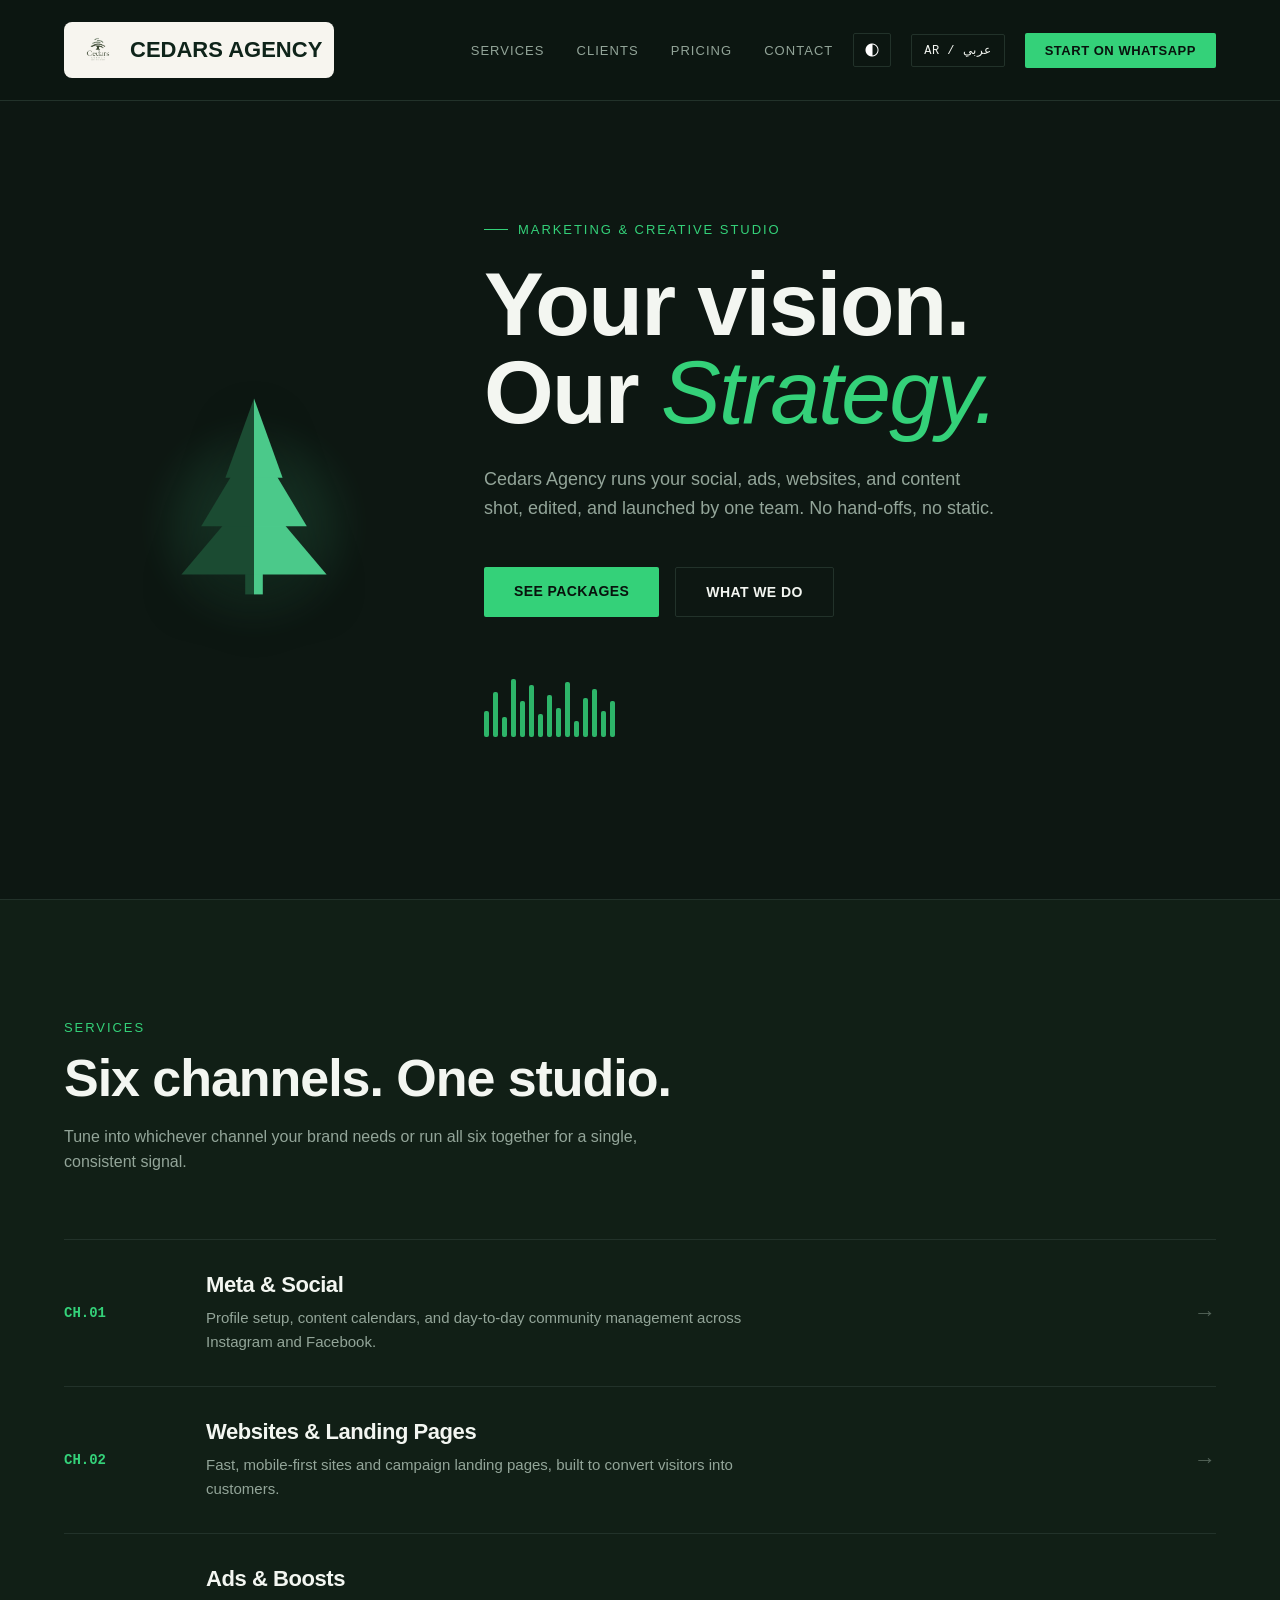
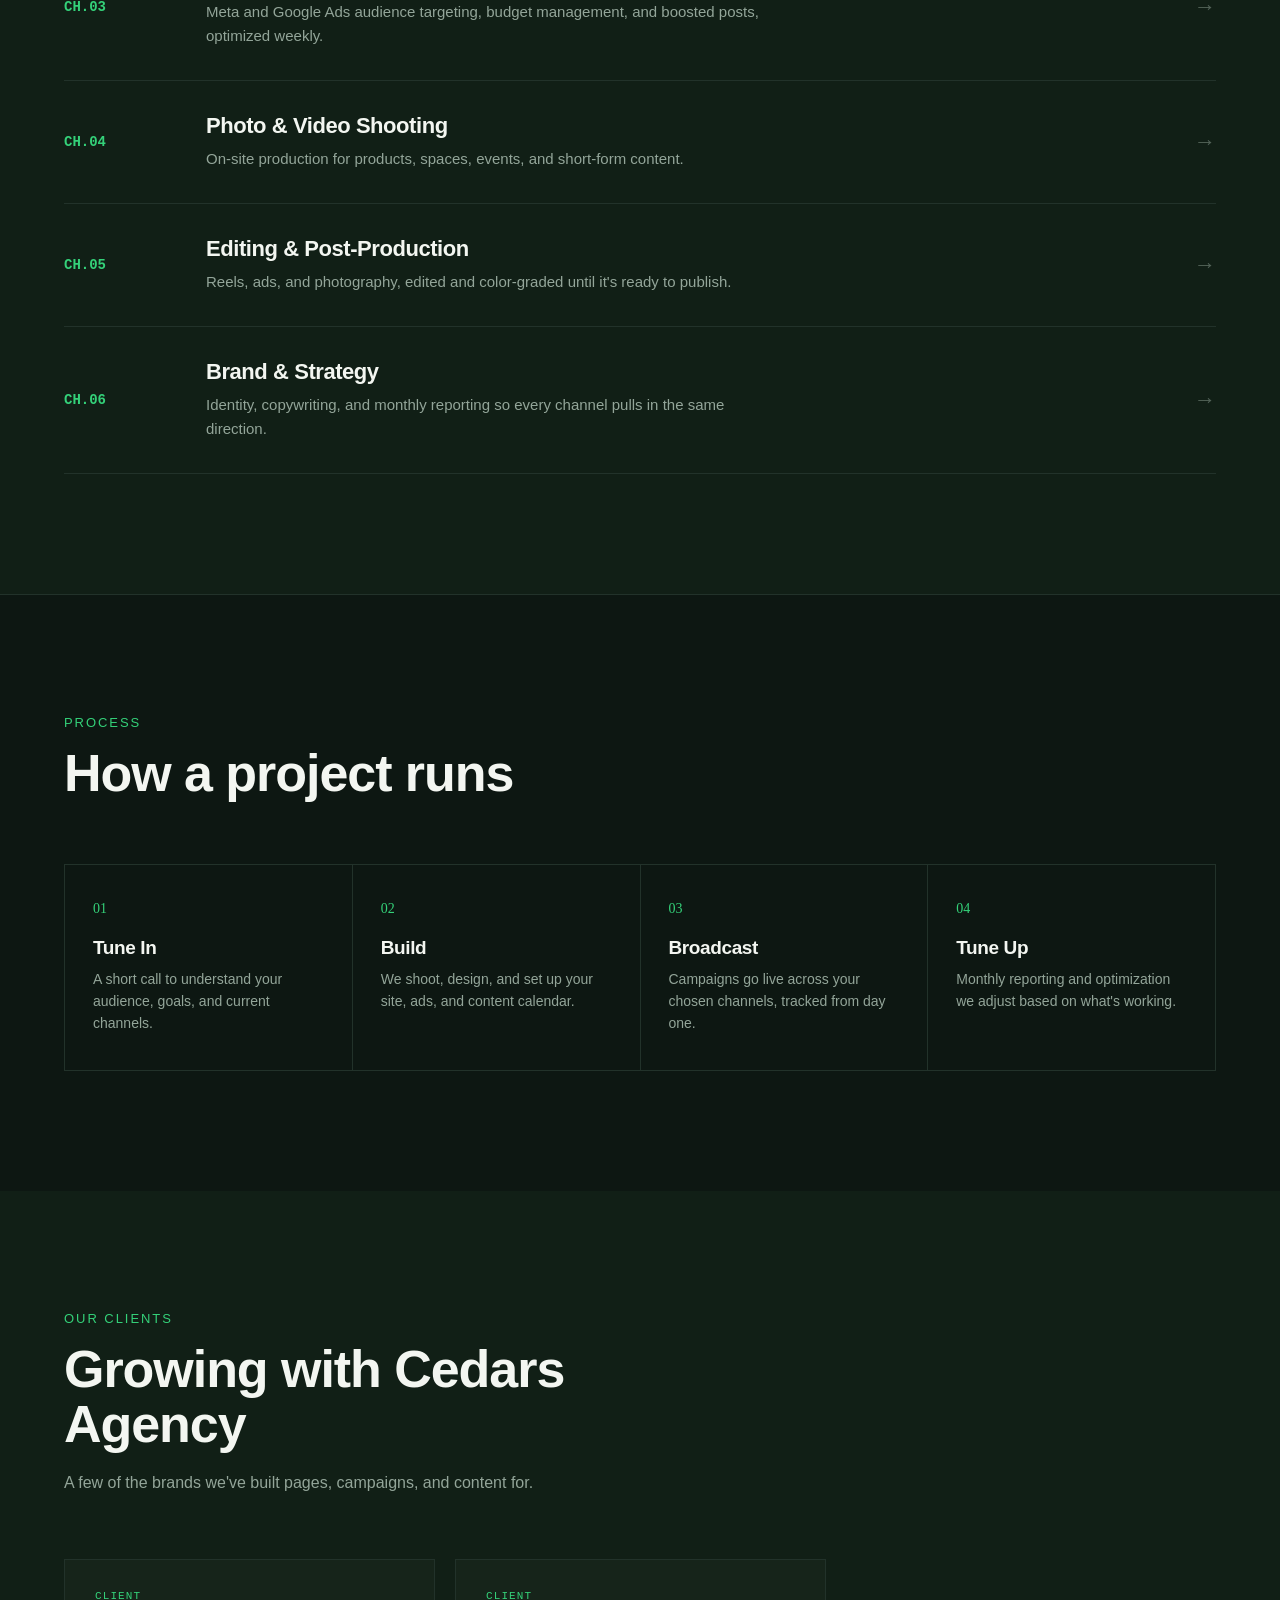
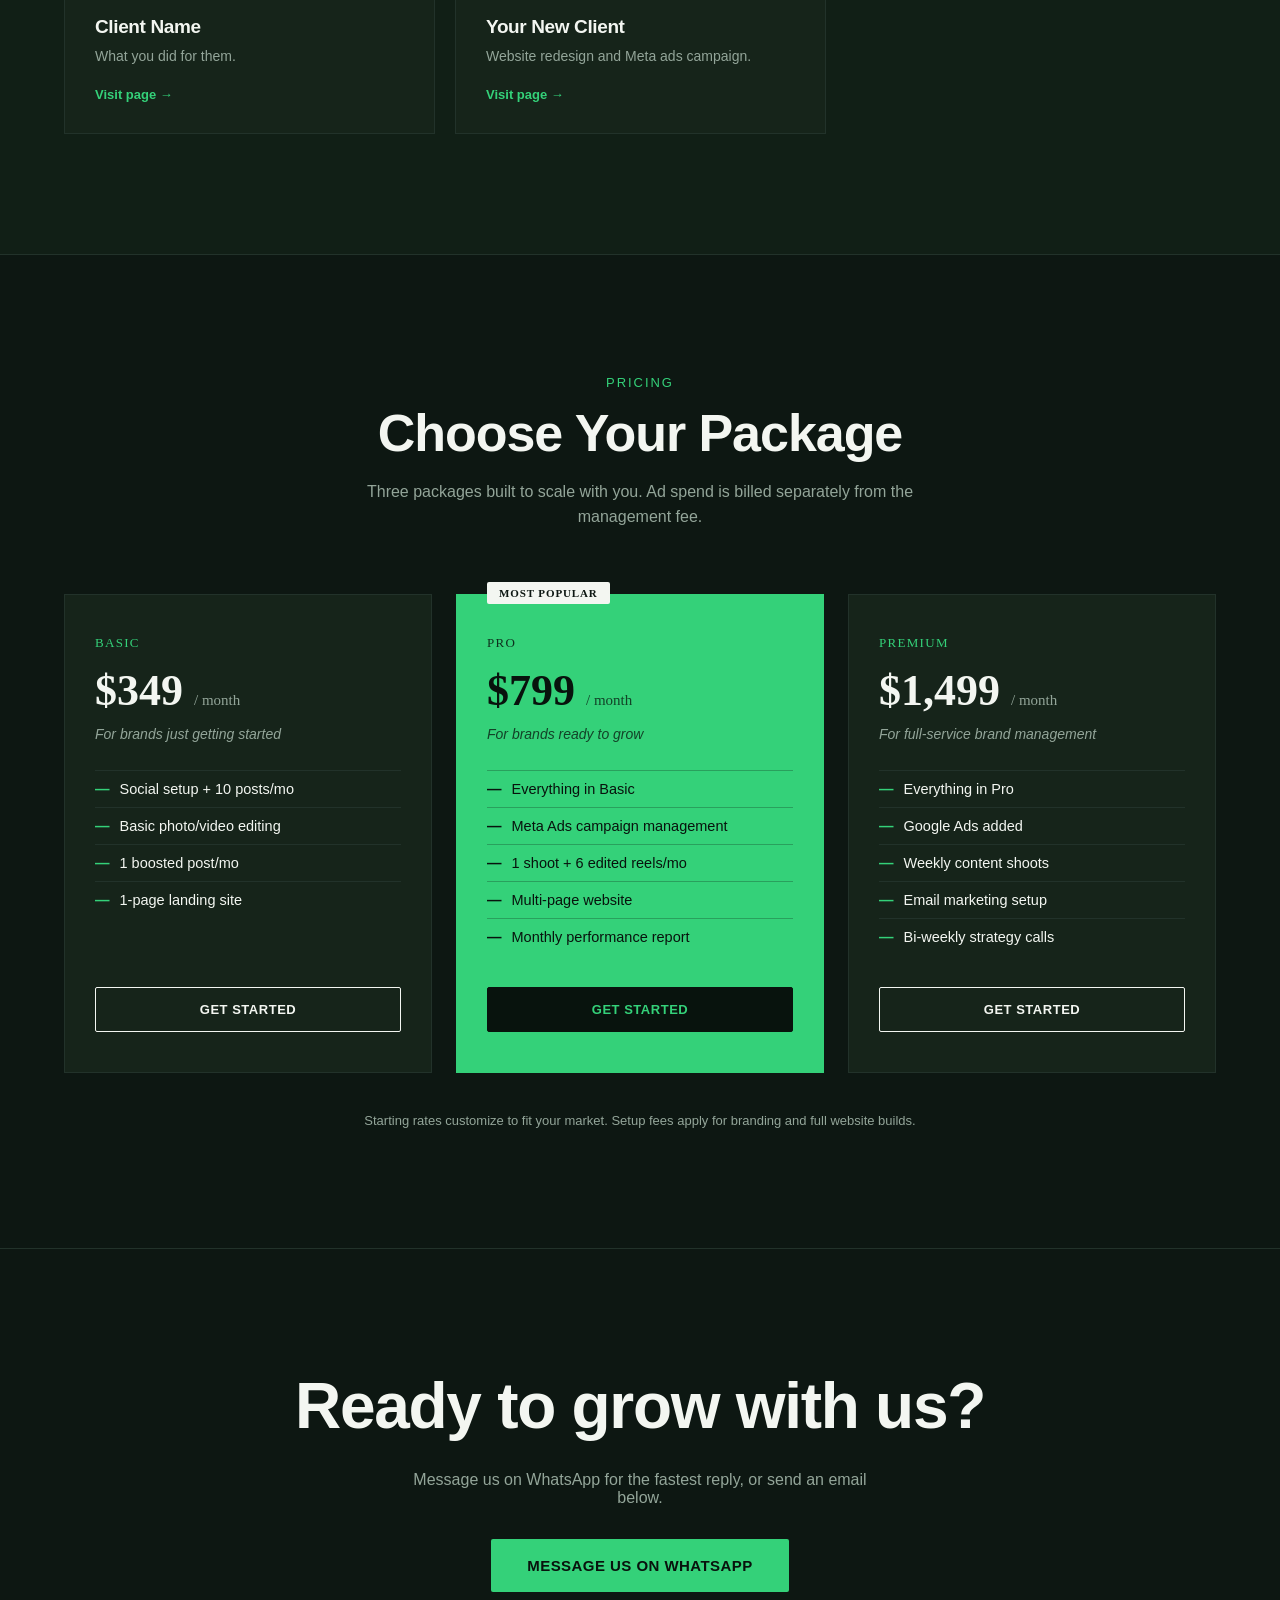
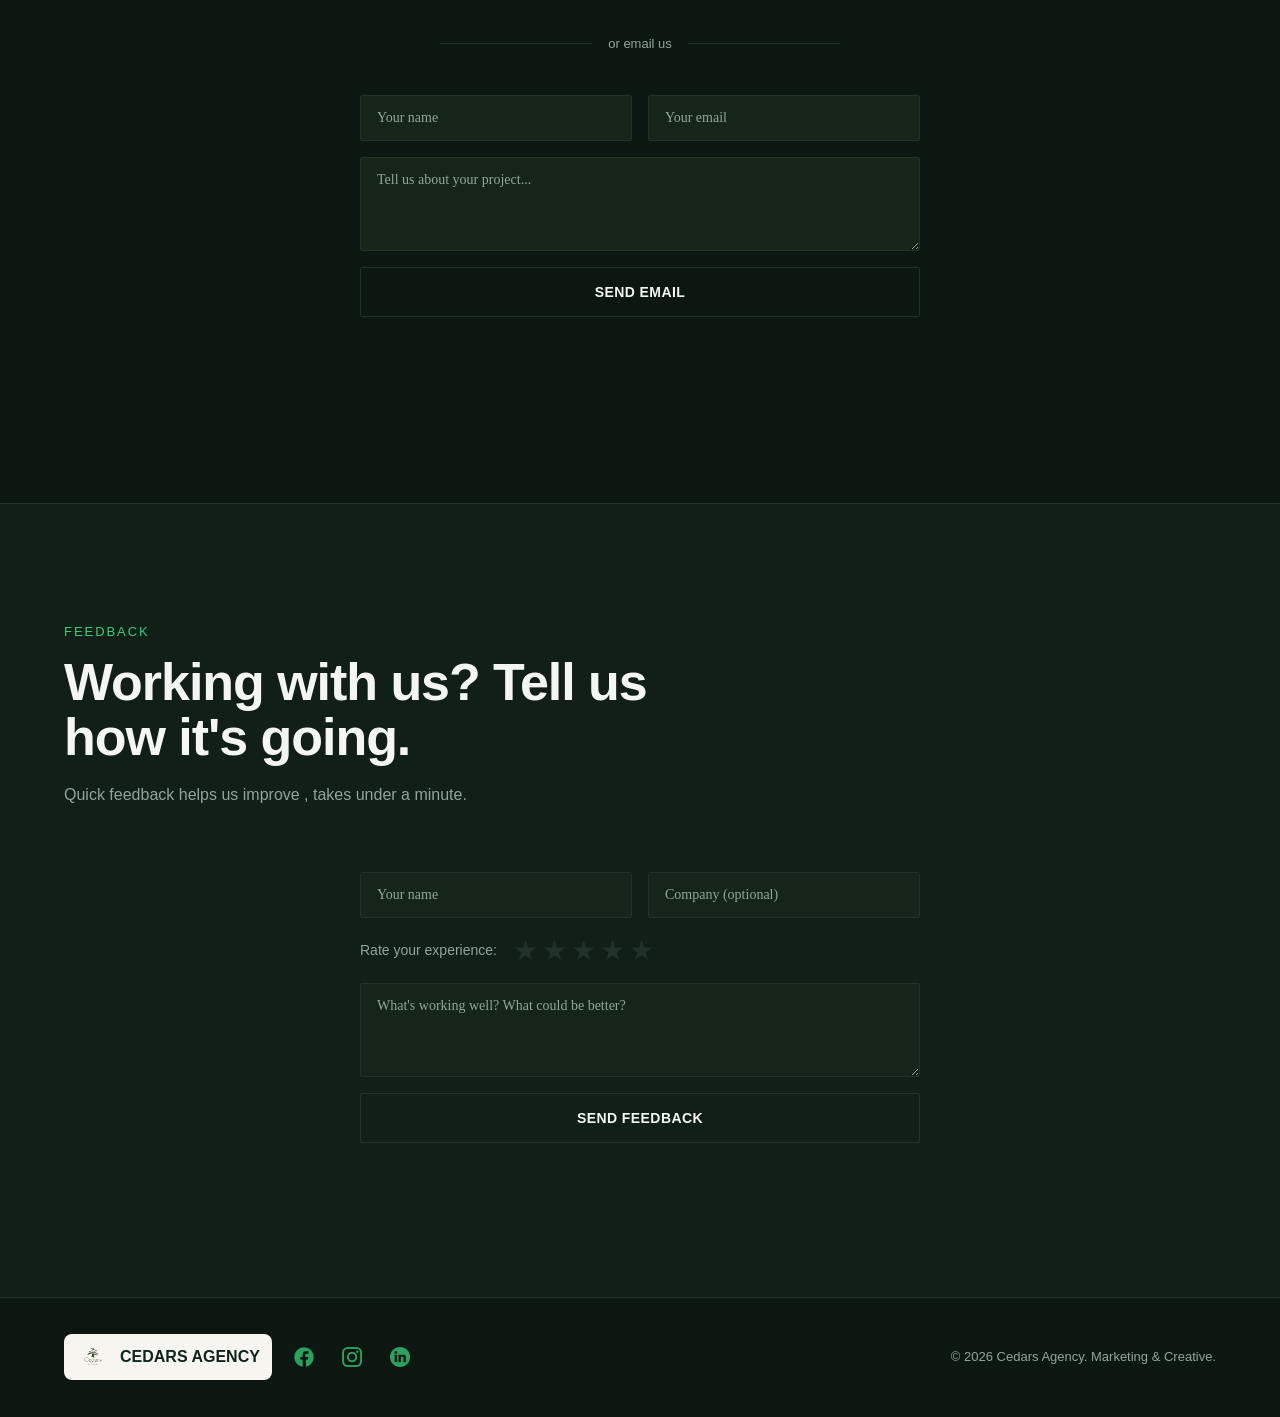
==== commit 6bb3f72a: "There was a lot of issues in the CSS and the html so i fix them" ====
--- a/index.html
+++ b/index.html
@@ -85,7 +85,7 @@
     <nav>
       <div class="logo">
         <img class="logo-mark" src="logo/cedars-logo.png" alt="Cedars Agency — Marketing & Growth">
-        <span class="sr-only" data-i18n="brand">CEDARS AGENCY</span>
+        <span data-i18n="brand">CEDARS AGENCY</span>
       </div>
       <div class="nav-links">
         <ul>
@@ -148,8 +148,8 @@
 
       <div class="hero-content">
         <div class="hero-eyebrow" data-i18n="hero_eyebrow">Marketing &amp; Creative Studio</div>
-        <h1><span data-i18n="hero_h1_line1">Rooted in Lebanon.</span><br><span data-i18n="hero_h1_line2">Built to</span>
-          <span class="accent" data-i18n="hero_h1_accent">grow.</span>
+        <h1><span data-i18n="hero_h1_line1">Your vison.</span><br><span data-i18n="hero_h1_line2">Our</span>
+          <span class="accent" data-i18n="hero_h1_accent">Strategy.</span>
         </h1>
         <p class="hero-sub" data-i18n="hero_sub">Cedars Agency runs your social, ads, websites, and content — shot,
           edited, and launched by one team. No hand-offs, no static.</p>
@@ -400,15 +400,21 @@
   <footer>
     <div class="logo" style="font-size:16px;">
       <img class="logo-mark logo-mark-sm" src="logo/cedars-logo.png" alt="Cedars Agency — Marketing & Growth">
-      <span class="sr-only" data-i18n="brand">CEDARS AGENCY</span>
+      <span data-i18n="brand">CEDARS AGENCY</span>
     </div>
     <div class="social-links">
-      <a href="https://facebook.com/YOUR_PAGE" target="_blank" rel="noopener noreferrer" aria-label="Facebook">FB</a>
-      <a href="https://instagram.com/YOUR_HANDLE" target="_blank" rel="noopener noreferrer"
-        aria-label="Instagram">IG</a>
-      <a href="https://linkedin.com/company/YOUR_PAGE" target="_blank" rel="noopener noreferrer"
-        aria-label="LinkedIn">IN</a>
-
+      <a href="https://facebook.com/YOUR_PAGE" target="_blank" rel="noopener noreferrer" aria-label="Facebook">
+        <span class="social-icons"
+          style="mask-image:url('icons/facebook.png'); -webkit-mask-image:url('icons/facebook.png');"></span>
+      </a>
+      <a href="https://instagram.com/YOUR_HANDLE" target="_blank" rel="noopener noreferrer" aria-label="Instagram">
+        <span class="social-icons"
+          style="mask-image:url('icons/instagram.png'); -webkit-mask-image:url('icons/instagram.png');"></span>
+      </a>
+      <a href="https://linkedin.com/company/YOUR_PAGE" target="_blank" rel="noopener noreferrer" aria-label="LinkedIn">
+        <span class="social-icons"
+          style="mask-image:url('icons/linkedin.png'); -webkit-mask-image:url('icons/linkedin.png');"></span>
+      </a>
     </div>
     <div data-i18n="footer_text">© 2026 Cedars Agency. Marketing &amp; Creative.</div>
   </footer>
--- a/styles.css
+++ b/styles.css
@@ -51,9 +51,11 @@
 html {
   overflow-x: hidden;
   max-width: 100%;
+  overscroll-behavior-x: none;
 }
 
 body {
+  overscroll-behavior-x: none;
   background: var(--bg);
   color: var(--text);
   font-family: 'Inter', sans-serif;
@@ -172,6 +174,8 @@
   background: #F7F5EF;
   padding: 6px 12px;
   border-radius: 8px;
+  color: #0F241A;
+  /* the plate is always light, so force dark text here regardless of theme */
 }
 
 .sr-only {
@@ -1054,12 +1058,16 @@
   padding: 36px 5%;
   border-top: 1px solid var(--line);
   display: flex;
-  justify-content: space-between;
+  justify-content: flex-start;
   align-items: center;
   flex-wrap: wrap;
   gap: 16px;
   font-size: 13px;
   color: var(--text-muted);
+}
+
+footer>div[data-i18n="footer_text"] {
+  margin-inline-start: auto;
 }
 
 @media (max-width:860px) {
@@ -1131,18 +1139,51 @@
   }
 }
 
+/* ============================================================
+   SOCIAL LINKS (footer)
+   Structure: <div class="social-links"><a><span class="social-icons" style="mask-image:..."></span></a>...</div>
+
+   Uses mask-image instead of filter: the PNG's shape becomes a
+   stencil, filled with background-color — so the icon can be
+   the EXACT theme color (var(--accent)), not an approximation.
+   Sizing/hover for the CLICKABLE AREA targets ".social-links a"
+   (the actual links); color/size for the icon shape itself
+   targets ".social-icons" directly (it IS the masked span).
+============================================================= */
 .social-links {
-  display: flex;
+  display: inline-flex;
+  align-items: center;
   gap: 16px;
 }
 
 .social-links a {
-  color: var(--text-muted);
-  font-size: 13px;
-  font-weight: 600;
-  transition: color .2s;
+  display: inline-flex;
+  align-items: center;
+  justify-content: center;
+  width: 32px;
+  height: 32px;
+  opacity: 0.75;
+  transition: opacity .2s, transform .2s;
 }
 
 .social-links a:hover {
-  color: var(--accent);
+  opacity: 1;
+  transform: translateY(-2px);
+}
+
+.social-icons {
+  width: 20px;
+  height: 20px;
+  display: block;
+  mask-size: contain;
+  mask-repeat: no-repeat;
+  mask-position: center;
+  -webkit-mask-size: contain;
+  -webkit-mask-repeat: no-repeat;
+  -webkit-mask-position: center;
+  background-color: var(--text-muted);
+}
+
+html[data-theme="dark"] .social-icons {
+  background-color: var(--accent);
 }
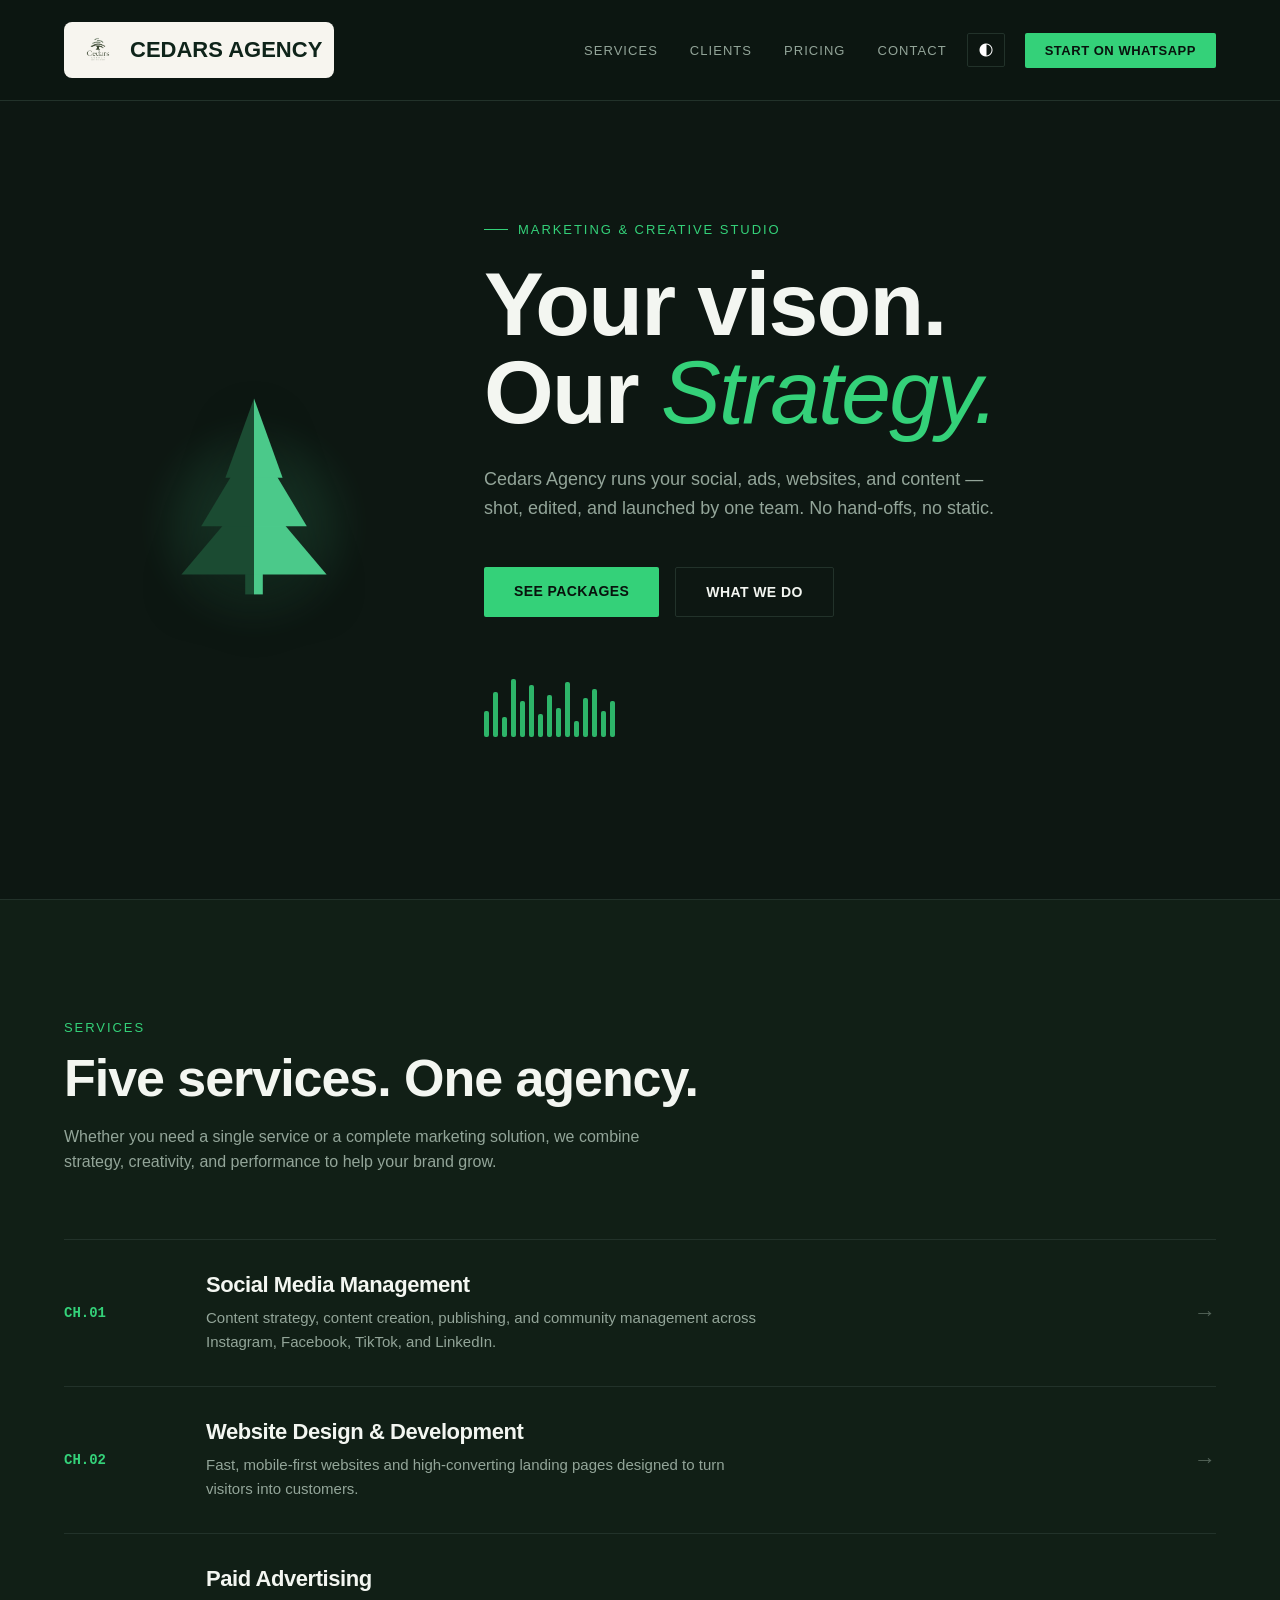
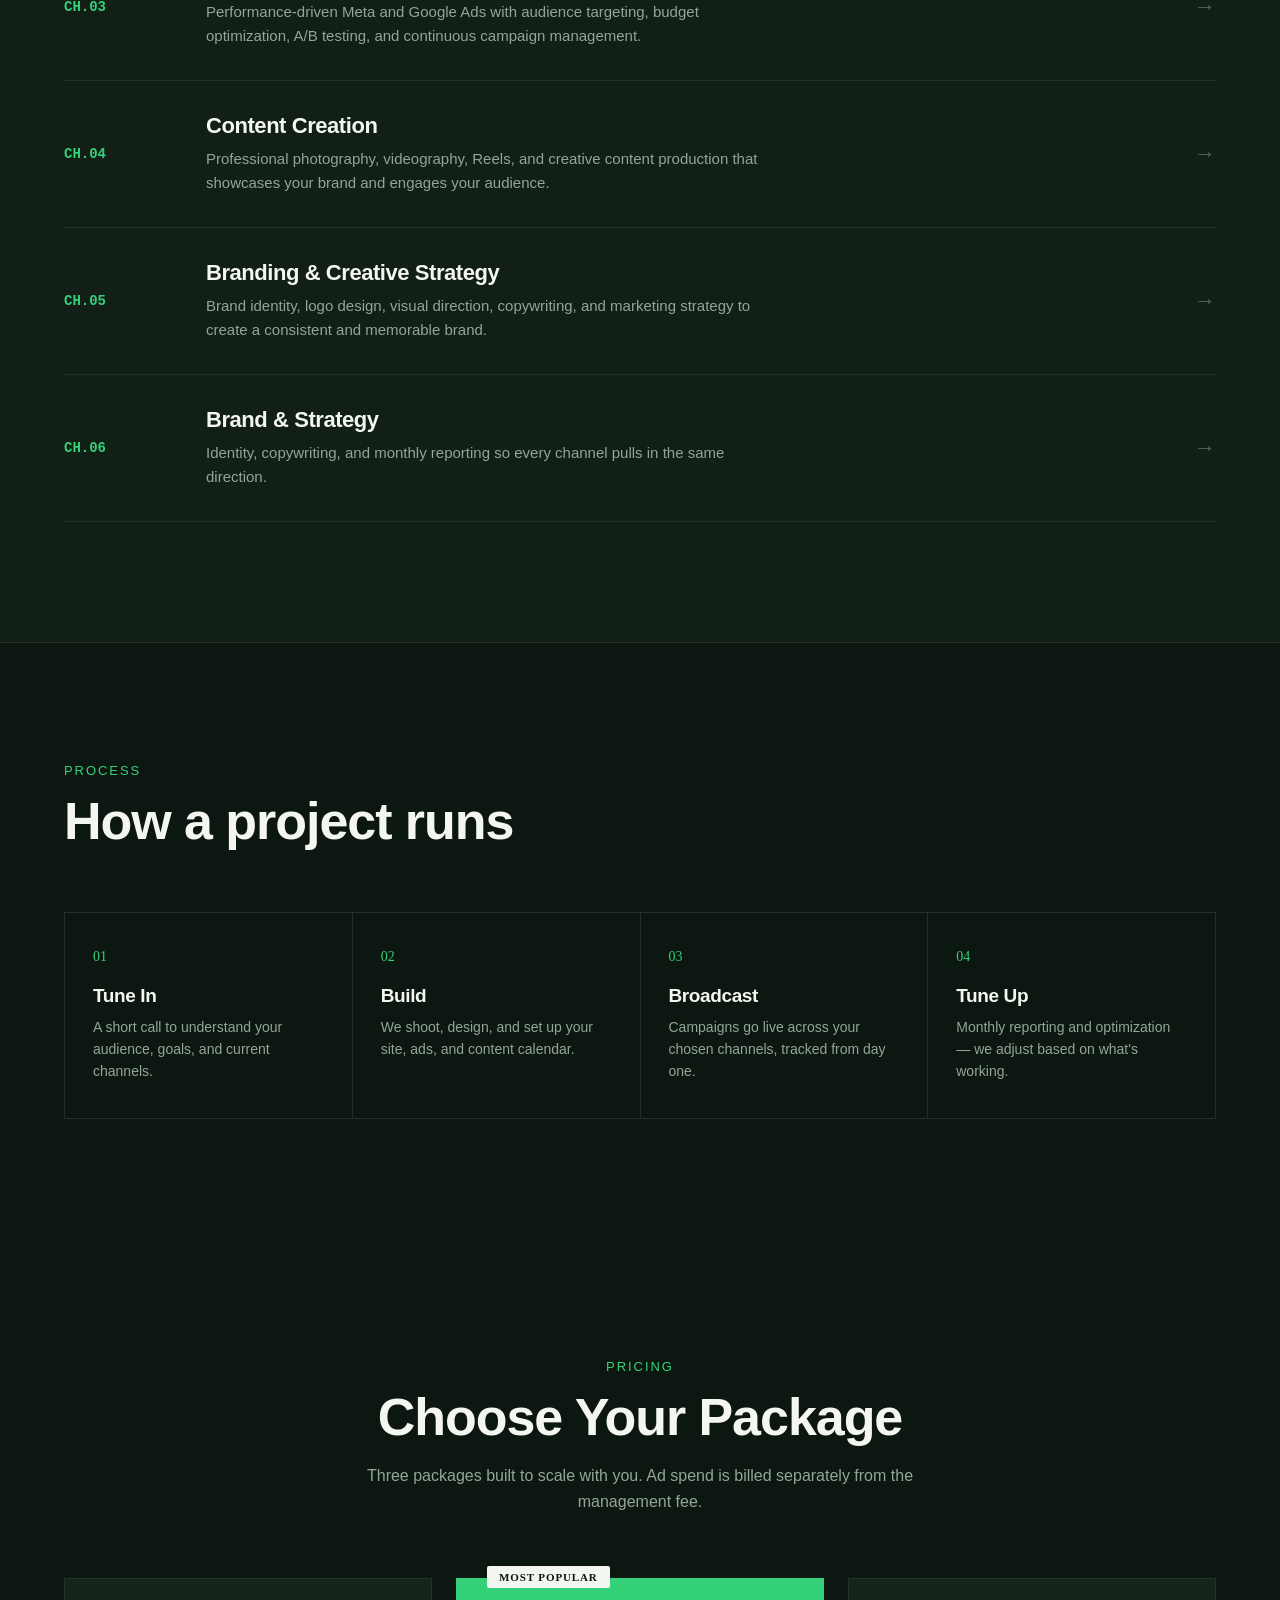
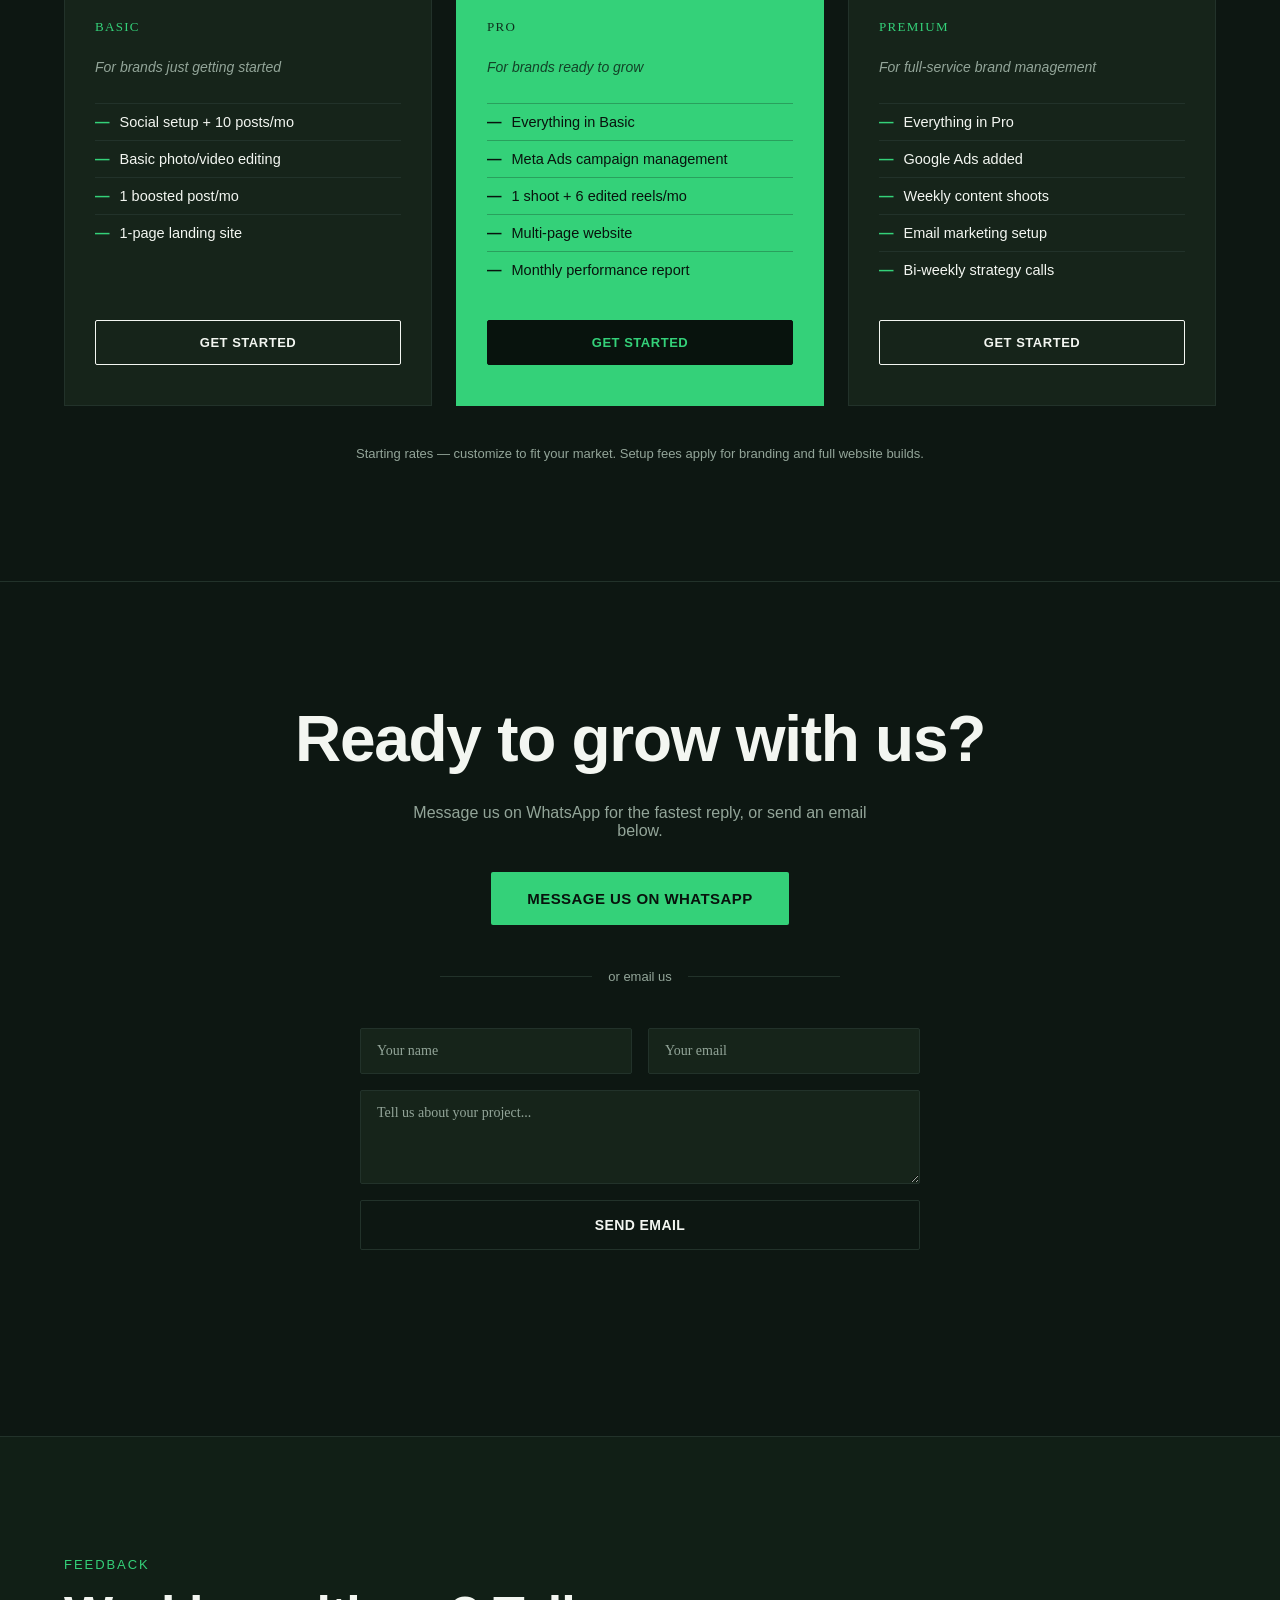
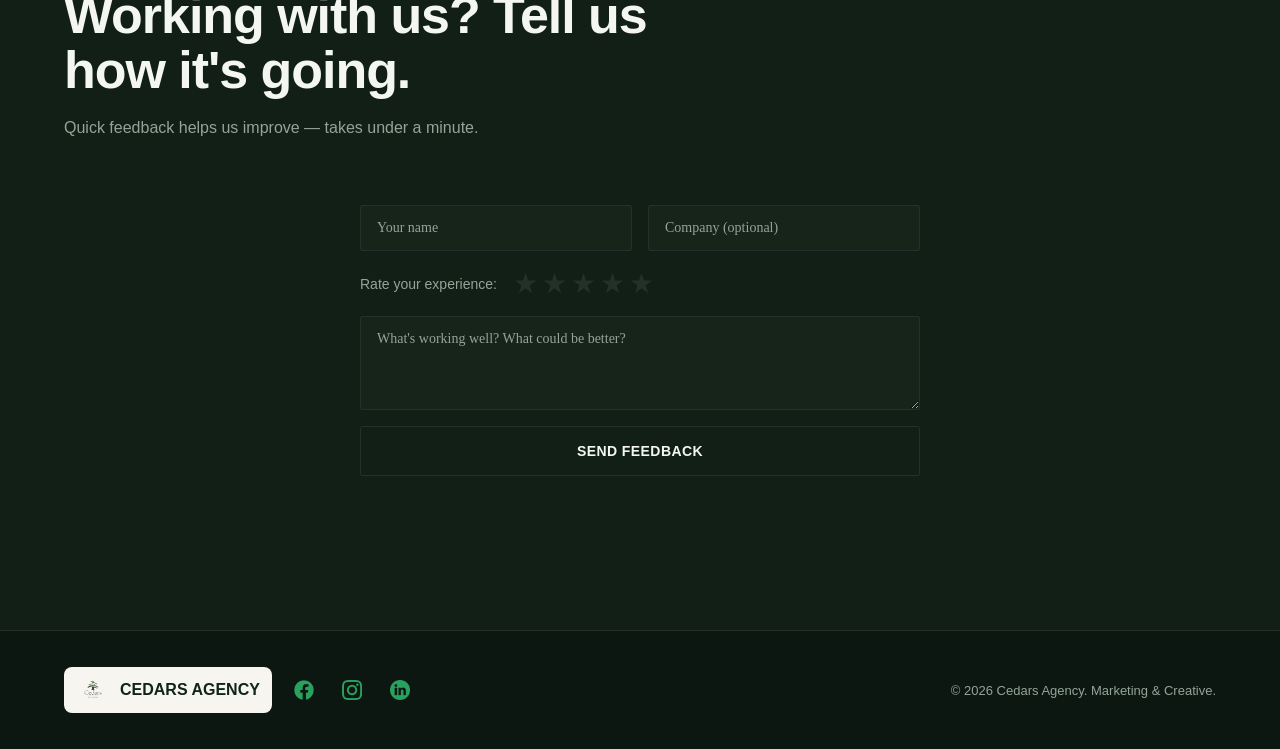
==== commit 9f79f93d: "Removing the arabic mode and removing the clients div and a big update fot the site" ====
--- a/index.html
+++ b/index.html
@@ -97,7 +97,6 @@
         <button id="themeToggle" class="theme-btn" type="button" aria-label="Toggle dark/light mode">
           <img class="theme-icon" src="icons/dark-mode.png" alt="">
         </button>
-        <button id="langToggle" class="lang-btn" type="button">AR / عربي</button>
         <a id="nav-whatsapp" href="#" target="_blank" rel="noopener noreferrer" class="nav-cta"
           data-i18n="start_whatsapp">Start on WhatsApp</a>
       </div>
@@ -113,7 +112,6 @@
       <button id="themeToggleMobile" class="theme-btn" type="button" aria-label="Toggle dark/light mode">
         <img class="theme-icon" src="icons/dark-mode.png" alt=""> <span data-i18n="toggle_theme">Theme</span>
       </button>
-      <button id="langToggleMobile" class="lang-btn" type="button">AR / عربي</button>
       <a id="mobile-whatsapp" href="#" target="_blank" rel="noopener noreferrer" class="nav-cta"
         data-i18n="start_whatsapp">Start on WhatsApp</a>
     </div>
@@ -180,52 +178,53 @@
     <section class="channels" id="channels">
       <div class="section-head reveal">
         <span class="eyebrow" data-i18n="services_eyebrow">Services</span>
-        <h2 data-i18n="services_h2">Six channels. One studio.</h2>
-        <p data-i18n="services_p">Tune into whichever channel your brand needs — or run all six together for a single,
-          consistent signal.</p>
+        <h2 data-i18n="services_h2">Five services. One agency.</h2>
+        <p data-i18n="services_p">Whether you need a single service or a complete marketing solution, we combine
+          strategy, creativity, and performance to help your brand grow.</p>
       </div>
       <div class="channel-list">
         <div class="channel reveal">
           <div class="channel-code mono">CH.01</div>
           <div class="channel-body">
-            <h3 data-i18n="ch1_title">Meta &amp; Social</h3>
-            <p data-i18n="ch1_desc">Profile setup, content calendars, and day-to-day community management across
-              Instagram and Facebook.</p>
+            <h3 data-i18n="ch1_title">Social Media Management</h3>
+            <p data-i18n="ch1_desc">Content strategy, content creation, publishing, and community management across
+              Instagram, Facebook, TikTok, and LinkedIn.</p>
           </div>
           <div class="channel-arrow">→</div>
         </div>
         <div class="channel reveal">
           <div class="channel-code mono">CH.02</div>
           <div class="channel-body">
-            <h3 data-i18n="ch2_title">Websites &amp; Landing Pages</h3>
-            <p data-i18n="ch2_desc">Fast, mobile-first sites and campaign landing pages, built to convert visitors into
-              customers.</p>
+            <h3 data-i18n="ch2_title">Website Design &amp; Development</h3>
+            <p data-i18n="ch2_desc">Fast, mobile-first websites and high-converting landing pages designed to turn
+              visitors into customers.</p>
           </div>
           <div class="channel-arrow">→</div>
         </div>
         <div class="channel reveal">
           <div class="channel-code mono">CH.03</div>
           <div class="channel-body">
-            <h3 data-i18n="ch3_title">Ads &amp; Boosts</h3>
-            <p data-i18n="ch3_desc">Meta and Google Ads — audience targeting, budget management, and boosted posts,
-              optimized weekly.</p>
+            <h3 data-i18n="ch3_title">Paid Advertising</h3>
+            <p data-i18n="ch3_desc">Performance-driven Meta and Google Ads with audience targeting, budget optimization,
+              A/B testing, and continuous campaign management.</p>
           </div>
           <div class="channel-arrow">→</div>
         </div>
         <div class="channel reveal">
           <div class="channel-code mono">CH.04</div>
           <div class="channel-body">
-            <h3 data-i18n="ch4_title">Photo &amp; Video Shooting</h3>
-            <p data-i18n="ch4_desc">On-site production for products, spaces, events, and short-form content.</p>
+            <h3 data-i18n="ch4_title">Content Creation</h3>
+            <p data-i18n="ch4_desc">Professional photography, videography, Reels, and creative content production that
+              showcases your brand and engages your audience.</p>
           </div>
           <div class="channel-arrow">→</div>
         </div>
         <div class="channel reveal">
           <div class="channel-code mono">CH.05</div>
           <div class="channel-body">
-            <h3 data-i18n="ch5_title">Editing &amp; Post-Production</h3>
-            <p data-i18n="ch5_desc">Reels, ads, and photography, edited and color-graded until it's ready to publish.
-            </p>
+            <h3 data-i18n="ch5_title">Branding &amp; Creative Strategy</h3>
+            <p data-i18n="ch5_desc">Brand identity, logo design, visual direction, copywriting, and marketing strategy
+              to create a consistent and memorable brand.</p>
           </div>
           <div class="channel-arrow">→</div>
         </div>
@@ -270,17 +269,16 @@
       </div>
     </section>
 
-    <section class="clients" id="clients">
+    <!--- <section class="clients" id="clients">
       <div class="section-head reveal">
         <span class="eyebrow" data-i18n="clients_eyebrow">Our Clients</span>
         <h2 data-i18n="clients_h2">Growing with Cedars Agency</h2>
         <p data-i18n="clients_p">A few of the brands we've built pages, campaigns, and content for.</p>
       </div>
       <div class="client-grid" id="clientGrid">
-        <!-- Duplicate this block for each client. Replace href, name, and description. -->
-
-      </div>
-    </section>
+         Duplicate this block for each client. Replace href, name, and description. 
+        </div>
+    </section> -->
 
     <section class="pricing" id="pricing">
       <div class="section-head reveal" style="margin-left:auto;margin-right:auto;text-align:center;">
@@ -292,7 +290,6 @@
       <div class="tiers">
         <div class="tier tilt reveal">
           <div class="tier-label mono" data-i18n="tier_basic_label">Basic</div>
-          <div class="tier-price">$349 <span data-i18n="per_month">/ month</span></div>
           <div class="tier-desc" data-i18n="tier_basic_desc">For brands just getting started</div>
           <ul class="tier-features">
             <li data-i18n="basic_f1">Social setup + 10 posts/mo</li>
@@ -306,7 +303,6 @@
         <div class="tier featured tilt reveal">
           <div class="tier-badge" data-i18n="most_popular">Most Popular</div>
           <div class="tier-label mono" data-i18n="tier_pro_label">Pro</div>
-          <div class="tier-price">$799 <span data-i18n="per_month">/ month</span></div>
           <div class="tier-desc" data-i18n="tier_pro_desc">For brands ready to grow</div>
           <ul class="tier-features">
             <li data-i18n="pro_f1">Everything in Basic</li>
@@ -320,7 +316,6 @@
         </div>
         <div class="tier tilt reveal">
           <div class="tier-label mono" data-i18n="tier_premium_label">Premium</div>
-          <div class="tier-price">$1,499 <span data-i18n="per_month">/ month</span></div>
           <div class="tier-desc" data-i18n="tier_premium_desc">For full-service brand management</div>
           <ul class="tier-features">
             <li data-i18n="premium_f1">Everything in Pro</li>
@@ -421,7 +416,6 @@
 
 
   <script src="theme.js"></script>
-  <script src="i18n.js"></script>
   <script src="script.js"></script>
   <script src="clients.js"></script>
 </body>
--- a/styles.css
+++ b/styles.css
@@ -88,37 +88,7 @@
   color: var(--accent-contrast);
 }
 
-/* ============================================================
-   ARABIC / RTL SUPPORT
-============================================================= */
-html[dir="rtl"] body,
-html[dir="rtl"] h1,
-html[dir="rtl"] h2,
-html[dir="rtl"] h3,
-html[dir="rtl"] .tier-price,
-html[dir="rtl"] .tier-label {
-  font-family: 'IBM Plex Sans Arabic', 'Inter', sans-serif;
-  letter-spacing: 0;
-}
-
-html[dir="rtl"] .hero-eyebrow::before {
-  margin-inline-end: 0;
-}
-
-html[dir="rtl"] .tier-badge {
-  left: auto;
-  right: 30px;
-}
-
-html[dir="rtl"] .channel-arrow,
-html[dir="rtl"] .client-link {
-  transform: scaleX(-1);
-  display: inline-block;
-}
-
-html[dir="rtl"] .tier-features li::before {
-  content: '—';
-}
+
 
 @media (prefers-reduced-motion: reduce) {
   * {
@@ -143,6 +113,9 @@
   backdrop-filter: blur(10px);
   border-bottom: 1px solid var(--line);
   transition: background .4s ease, border-color .4s ease;
+  overflow: hidden;
+  /* nav is position:fixed, so html/body's overflow-x:hidden can't contain it — this can */
+  max-width: 100vw;
 }
 
 .logo {
@@ -152,6 +125,15 @@
   align-items: center;
   gap: 10px;
   white-space: nowrap;
+  min-width: 0;
+  /* allows this flex child to shrink instead of forcing nav wider than the screen */
+  overflow: hidden;
+}
+
+.logo span[data-i18n="brand"] {
+  overflow: hidden;
+  text-overflow: ellipsis;
+  min-width: 0;
 }
 
 .logo-mark {
@@ -388,13 +370,9 @@
   line-height: 1.6;
 }
 
-html[dir="rtl"] .hero h1 {
-  font-style: normal;
-}
-
-html[dir="rtl"] .hero h1 .accent {
-  font-style: normal;
-}
+
+
+
 
 .hero-actions {
   display: flex;
@@ -551,6 +529,23 @@
   fill: var(--cedar-light);
 }
 
+/* ============================================================
+   DEFENSIVE OVERFLOW CONTAINMENT
+   Belt-and-suspenders fix for a real (non-bounce) horizontal
+   scroll that only shows up on real phones in Arabic mode and
+   can't be reproduced on desktop. Rather than hunt for one exact
+   element, clip overflow at every major layout container so
+   nothing inside them — regardless of cause — can force the
+   page wider than the screen.
+============================================================= */
+header,
+main,
+footer,
+section {
+  max-width: 100%;
+  overflow-x: hidden;
+}
+
 /* section shared */
 section {
   padding: 120px 5%;
@@ -821,9 +816,7 @@
   font-style: italic;
 }
 
-html[dir="rtl"] .tier-desc {
-  font-style: normal;
-}
+
 
 .tier.featured .tier-desc {
   color: var(--accent-contrast);
@@ -972,10 +965,7 @@
   transition: border-color .2s;
 }
 
-html[dir="rtl"] input,
-html[dir="rtl"] textarea {
-  font-family: 'IBM Plex Sans Arabic', 'Inter', sans-serif;
-}
+
 
 input:focus,
 textarea:focus {
